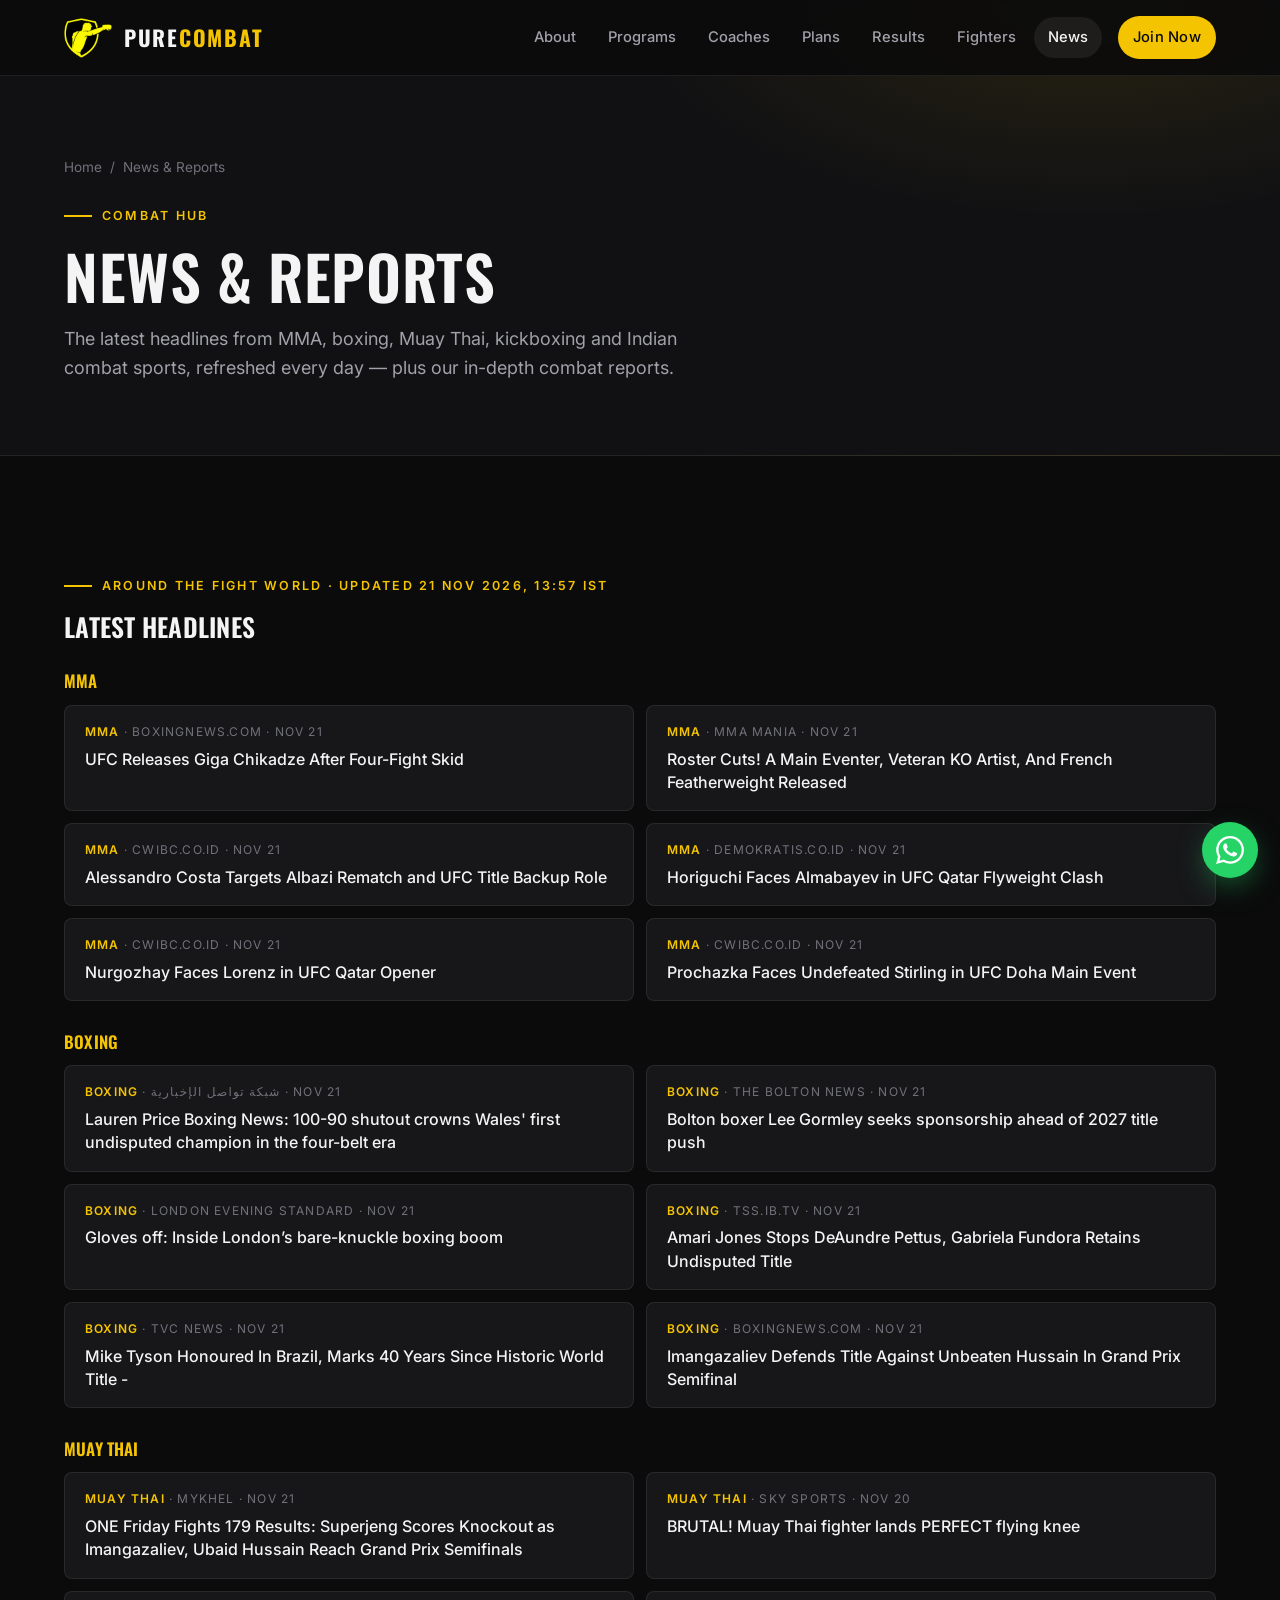
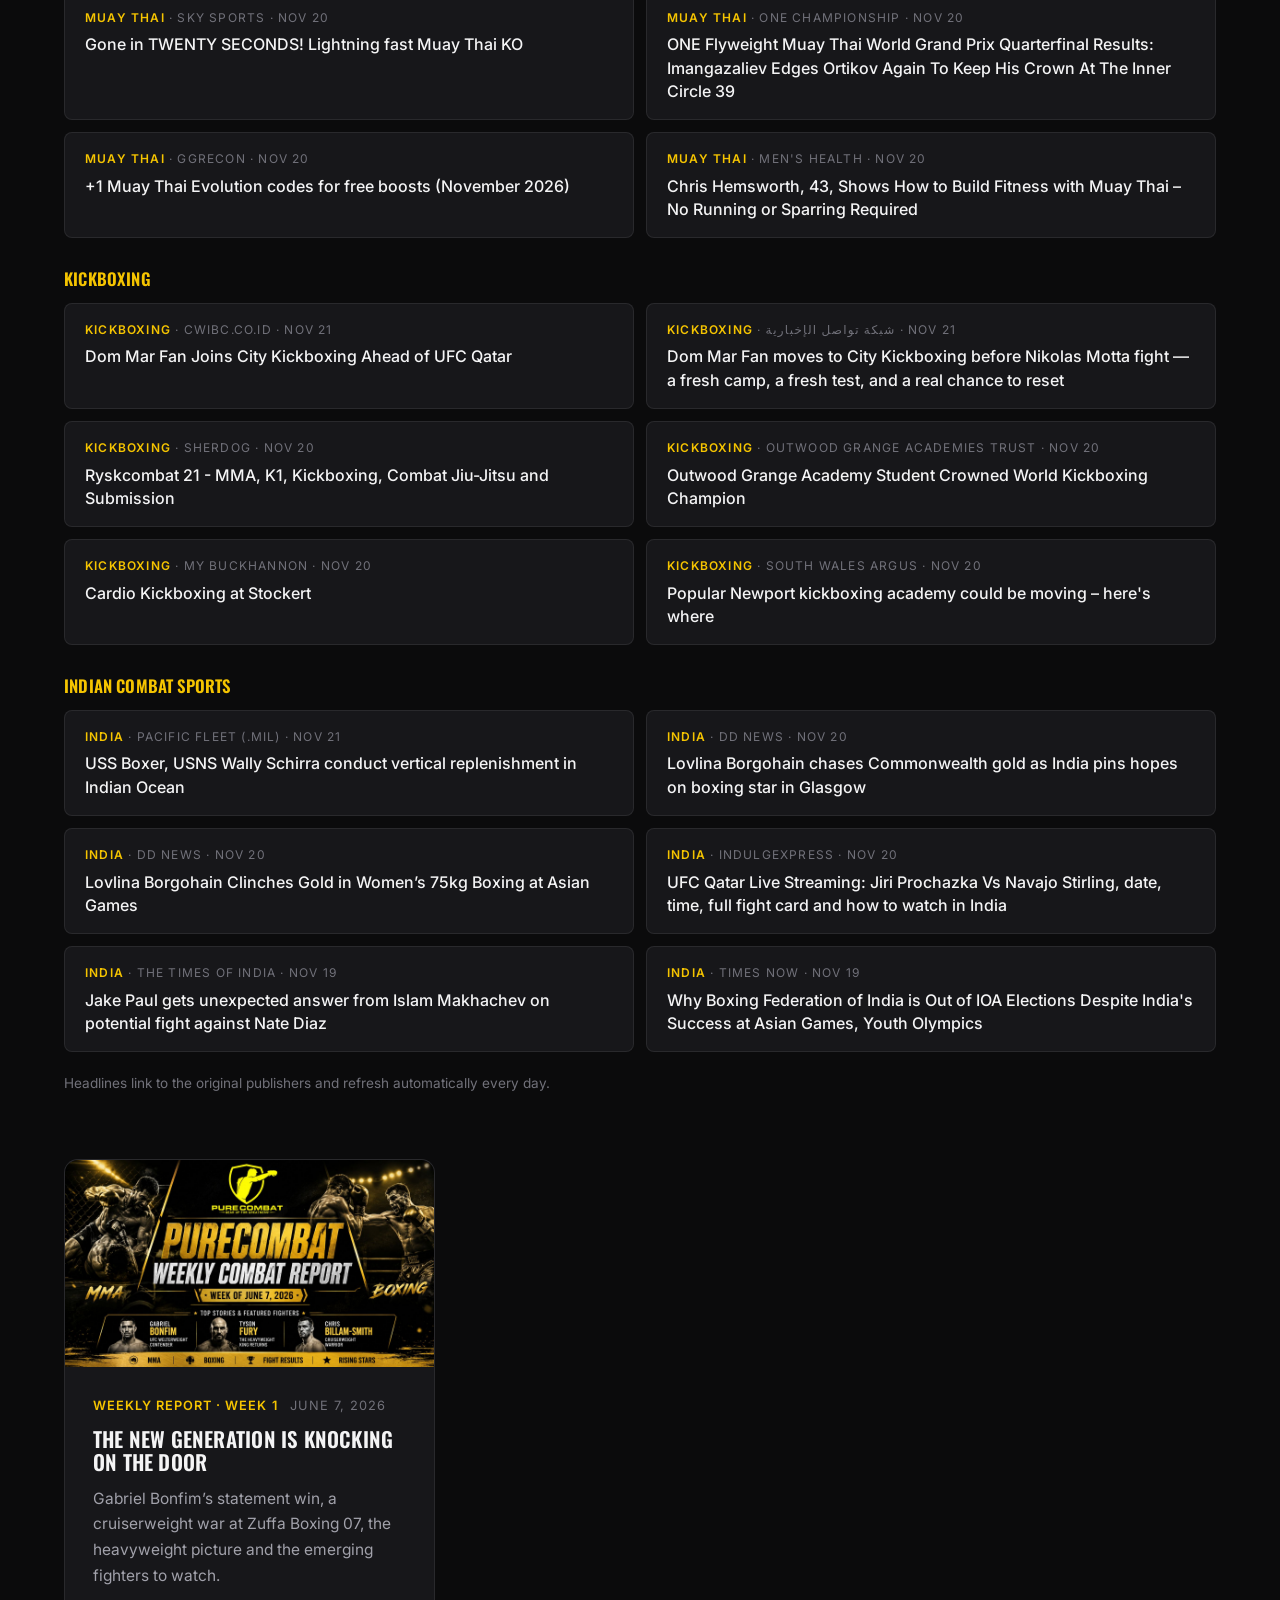
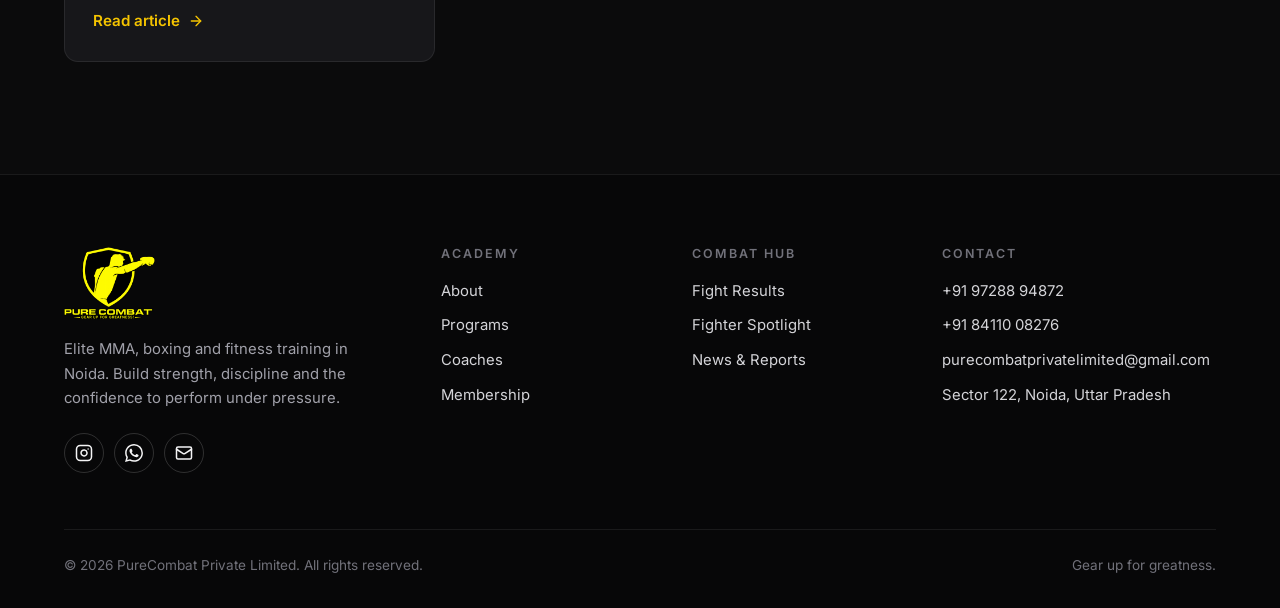
==== blogs.html @ 7720f8f0 "Combat Hub update 2026-11-21" ====
<!DOCTYPE html>
<html lang="en" class="no-js">
<head>
<meta charset="UTF-8">
<meta name="viewport" content="width=device-width, initial-scale=1.0">
<title>News & Reports | PURECOMBAT</title>
<meta name="description" content="Weekly combat sports reports, analysis and news from the PURECOMBAT team.">
<link rel="canonical" href="https://www.purecombat.in/blogs.html">
<meta name="theme-color" content="#0b0b0c">

<meta property="og:type" content="website">
<meta property="og:site_name" content="PURECOMBAT">
<meta property="og:title" content="News & Reports | PURECOMBAT">
<meta property="og:description" content="Weekly combat sports reports, analysis and news from the PURECOMBAT team.">
<meta property="og:url" content="https://www.purecombat.in/blogs.html">
<meta property="og:image" content="https://www.purecombat.in/images/week-1-banner.jpg">
<meta name="twitter:card" content="summary_large_image">

<link rel="icon" type="image/png" href="images/favicon.png">
<link rel="apple-touch-icon" href="images/apple-touch-icon.png">

<link rel="preconnect" href="https://fonts.googleapis.com">
<link rel="preconnect" href="https://fonts.gstatic.com" crossorigin>
<link href="https://fonts.googleapis.com/css2?family=Inter:wght@400;500;600;700&family=Oswald:wght@500;600;700&display=swap" rel="stylesheet">
<link rel="stylesheet" href="css/style.css">
</head>
<body id="top">
<a class="skip-link" href="#main">Skip to content</a>

<header class="site-header always-solid">
  <div class="container nav">
    <a href="index.html" class="brand" aria-label="PURECOMBAT home">
      <img src="images/logo-mark.png" alt="" width="48" height="40">
      <span class="brand-name">Pure<span>Combat</span></span>
    </a>
    <button class="nav-toggle" aria-label="Open menu" aria-expanded="false" aria-controls="primary-nav"><span></span></button>
    <nav class="nav-links" id="primary-nav" aria-label="Primary">
      <a href="index.html#about">About</a>
      <a href="index.html#programs">Programs</a>
      <a href="index.html#coaches">Coaches</a>
      <a href="index.html#plans">Plans</a>
      <a href="results.html">Results</a>
      <a href="fighters.html">Fighters</a>
      <a href="blogs.html" class="active" aria-current="page">News</a>
      <a href="index.html#contact" class="btn btn-primary btn-sm nav-cta">Join Now</a>
    </nav>
  </div>
</header>

<main id="main">
  <section class="page-hero">
    <div class="container">
      <nav class="breadcrumb" aria-label="Breadcrumb"><a href="index.html">Home</a><span>/</span><span>News &amp; Reports</span></nav>
      <span class="eyebrow">Combat Hub</span>
      <h1>News &amp; Reports</h1>
      <p class="lead">The latest headlines from MMA, boxing, Muay Thai, kickboxing and Indian combat sports, refreshed every day — plus our in-depth combat reports.</p>
    </div>
  </section>
  <section class="section">
    <div class="container">
      <!-- HUB:HEADLINES:START -->
      <div class="headlines reveal">
        <span class="eyebrow">Around the fight world · Updated 21 Nov 2026, 13:57 IST</span>
        <h2>Latest headlines</h2>
        <h3>MMA</h3>
        <ul class="headline-list">
          <li><a href="https://news.google.com/rss/articles/CBMid0FVX3lxTFAxczRaRm9vWDYzQ3FmdzItT2ZsdmtOUGpSeVJyR2RTYTBwT0ZpOUZnUHN0N1R5X1dwRm50WVpXUTJPWjhHd2xtSWRMd3RhcjJNYUdlTWhTX2VuNnhaN2tjLVE1eU1aZkFNUzNIWXJSMVAtdEpVdlJv?oc=5" target="_blank" rel="noopener nofollow"><small><b>MMA</b> · boxingnews.com · Nov 21</small><span>UFC Releases Giga Chikadze After Four-Fight Skid</span></a></li>
          <li><a href="https://news.google.com/rss/articles/[base64]?oc=5" target="_blank" rel="noopener nofollow"><small><b>MMA</b> · MMA Mania · Nov 21</small><span>Roster Cuts! A Main Eventer, Veteran KO Artist, And French Featherweight Released</span></a></li>
          <li><a href="https://news.google.com/rss/articles/CBMibkFVX3lxTE9RQnBZTmEtZGxpV05qOGdCUHdCMVdBLVdEdG5CUjFERDdtMmtjMUVWLXdMVzRxdkF6WmRBOUJiYnE0R0wtbFl5d1dRUVA4elhPZ1pBSVZTbkVEUkpnRFJHMU9ndjRZSXdFSFpfVTBR?oc=5" target="_blank" rel="noopener nofollow"><small><b>MMA</b> · cwibc.co.id · Nov 21</small><span>Alessandro Costa Targets Albazi Rematch and UFC Title Backup Role</span></a></li>
          <li><a href="https://news.google.com/rss/articles/CBMiaEFVX3lxTE1heDNNUXZRNVROTUlmLVA4bXdmQW1oTUx5UVVzZXNzVGZOQlFRNXBTSUhJdDJoZmhhMlNCVXhWd1dVVmdKeldxbTZReF9weG9iZHlQQzRNWktoUGV3aTI3aWpwdXNWY1Bn?oc=5" target="_blank" rel="noopener nofollow"><small><b>MMA</b> · Demokratis.co.id · Nov 21</small><span>Horiguchi Faces Almabayev in UFC Qatar Flyweight Clash</span></a></li>
          <li><a href="https://news.google.com/rss/articles/CBMiZkFVX3lxTE5PaXJIWU43VzJ5WmtSMWdhWmNPX19vajVZNmJ1T0phSlZHMHFDUGNqUjRLZF81YkdhSnZpenM4VWpEMG9MS3JsdVNfMU9Xb0FEN3l1ZzdQalFoR1pTN1Y1aUlmUnhfdw?oc=5" target="_blank" rel="noopener nofollow"><small><b>MMA</b> · cwibc.co.id · Nov 21</small><span>Nurgozhay Faces Lorenz in UFC Qatar Opener</span></a></li>
          <li><a href="https://news.google.com/rss/articles/CBMiYkFVX3lxTFBEc25Dc2JKWlVOLUY0OVRJb2ZZTXVWajZLenpwV0d3TXU1bDFRZGkyTlRjWFk0TGIxdG1aaVZqblc0aldSOTBHeTlYVWtJRUl1TmRYektzc01FR25Kekpwbm13?oc=5" target="_blank" rel="noopener nofollow"><small><b>MMA</b> · cwibc.co.id · Nov 21</small><span>Prochazka Faces Undefeated Stirling in UFC Doha Main Event</span></a></li>
        </ul>
        <h3>Boxing</h3>
        <ul class="headline-list">
          <li><a href="https://news.google.com/rss/articles/CBMiU0FVX3lxTE5BdmRUSUY2OGdscWlTemRaaHBlTVZtczJRNWVVSHJuVTBVNm5QSjVLbXBOTEUwbkMwVXh5cWs4ZGhUMUJCbTNaN01rNTFUdlZ3a3NB?oc=5" target="_blank" rel="noopener nofollow"><small><b>Boxing</b> · شبكة تواصل الإخبارية · Nov 21</small><span>Lauren Price Boxing News: 100-90 shutout crowns Wales&#x27; first undisputed champion in the four-belt era</span></a></li>
          <li><a href="https://news.google.com/rss/articles/[base64]?oc=5" target="_blank" rel="noopener nofollow"><small><b>Boxing</b> · The Bolton News · Nov 21</small><span>Bolton boxer Lee Gormley seeks sponsorship ahead of 2027 title push</span></a></li>
          <li><a href="https://news.google.com/rss/articles/CBMijAFBVV95cUxQTHludnNVZDB5bjdtZVh2TDFnTGxsSWxaN2xiM1V0OWtJdlFEa2hOZkNVSG1OdWxTLXhiNHFzaWRhU1dMRE43Yml2RFR0RkIteGNpbl9VRzRiTVBuNUdKZkFXYVVMRXhQS2g0U2tBZ2hHWkRHRm9yT1UtWjVnVmhjTVhPUFdYMWh6R1JrZg?oc=5" target="_blank" rel="noopener nofollow"><small><b>Boxing</b> · London Evening Standard · Nov 21</small><span>Gloves off: Inside London’s bare-knuckle boxing boom</span></a></li>
          <li><a href="https://news.google.com/rss/articles/[base64]?oc=5" target="_blank" rel="noopener nofollow"><small><b>Boxing</b> · TSS.IB.TV · Nov 21</small><span>Amari Jones Stops DeAundre Pettus, Gabriela Fundora Retains Undisputed Title</span></a></li>
          <li><a href="https://news.google.com/rss/articles/[base64]?oc=5" target="_blank" rel="noopener nofollow"><small><b>Boxing</b> · TVC News · Nov 21</small><span>Mike Tyson Honoured In Brazil, Marks 40 Years Since Historic World Title -</span></a></li>
          <li><a href="https://news.google.com/rss/articles/CBMiiwFBVV95cUxOV21obTJrMDl0czRSV0tWMEpWSlpjbHdFcV9vak5oQkdPZ0NZOW1LRGpMa1dEczRCNU4zY19HeC0tTUo0M3dqQ0hGcFRKLU1DZW1najJjXzlGQmROd0szQ2ZzUTFfVnJGWC1HcHNObUZDUDIzYkpaR3JpRS0xV0F3ZlpIZnh4X1JsR3Fn?oc=5" target="_blank" rel="noopener nofollow"><small><b>Boxing</b> · boxingnews.com · Nov 21</small><span>Imangazaliev Defends Title Against Unbeaten Hussain In Grand Prix Semifinal</span></a></li>
        </ul>
        <h3>Muay Thai</h3>
        <ul class="headline-list">
          <li><a href="https://news.google.com/rss/articles/[base64]?oc=5" target="_blank" rel="noopener nofollow"><small><b>Muay Thai</b> · myKhel · Nov 21</small><span>ONE Friday Fights 179 Results: Superjeng Scores Knockout as Imangazaliev, Ubaid Hussain Reach Grand Prix Semifinals</span></a></li>
          <li><a href="https://news.google.com/rss/articles/[base64]?oc=5" target="_blank" rel="noopener nofollow"><small><b>Muay Thai</b> · Sky Sports · Nov 20</small><span>BRUTAL! Muay Thai fighter lands PERFECT flying knee</span></a></li>
          <li><a href="https://news.google.com/rss/articles/[base64]?oc=5" target="_blank" rel="noopener nofollow"><small><b>Muay Thai</b> · Sky Sports · Nov 20</small><span>Gone in TWENTY SECONDS! Lightning fast Muay Thai KO</span></a></li>
          <li><a href="https://news.google.com/rss/articles/[base64]?oc=5" target="_blank" rel="noopener nofollow"><small><b>Muay Thai</b> · ONE Championship · Nov 20</small><span>ONE Flyweight Muay Thai World Grand Prix Quarterfinal Results: Imangazaliev Edges Ortikov Again To Keep His Crown At The Inner Circle 39</span></a></li>
          <li><a href="https://news.google.com/rss/articles/[base64]?oc=5" target="_blank" rel="noopener nofollow"><small><b>Muay Thai</b> · GGRecon · Nov 20</small><span>+1 Muay Thai Evolution codes for free boosts (November 2026)</span></a></li>
          <li><a href="https://news.google.com/rss/articles/[base64]?oc=5" target="_blank" rel="noopener nofollow"><small><b>Muay Thai</b> · Men&#x27;s Health · Nov 20</small><span>Chris Hemsworth, 43, Shows How to Build Fitness with Muay Thai – No Running or Sparring Required</span></a></li>
        </ul>
        <h3>Kickboxing</h3>
        <ul class="headline-list">
          <li><a href="https://news.google.com/rss/articles/CBMiZ0FVX3lxTE1HUnc5TmthRl9TY3F0T1NXZmpMY2t0WTJIeXMxX3lReGVfeWZyZkFTUjktSTByVVJORmZrWkNmM2tyVXBaTG5aRDJvYzROYnZkNDJfSkRsa3hGanhReVBSN3dVY0Qtak0?oc=5" target="_blank" rel="noopener nofollow"><small><b>Kickboxing</b> · cwibc.co.id · Nov 21</small><span>Dom Mar Fan Joins City Kickboxing Ahead of UFC Qatar</span></a></li>
          <li><a href="https://news.google.com/rss/articles/CBMiU0FVX3lxTE9wY1RtNlI5QmZab3pjREJxdzEwb2VLOGtLSmZ6M2ZHU25NX2tHYVdUb0lVSHgtdm1JZ2FoOFZiek5mSU9CSXdSQ3pQRmNDUUFXYVZB?oc=5" target="_blank" rel="noopener nofollow"><small><b>Kickboxing</b> · شبكة تواصل الإخبارية · Nov 21</small><span>Dom Mar Fan moves to City Kickboxing before Nikolas Motta fight — a fresh camp, a fresh test, and a real chance to reset</span></a></li>
          <li><a href="https://news.google.com/rss/articles/[base64]?oc=5" target="_blank" rel="noopener nofollow"><small><b>Kickboxing</b> · Sherdog · Nov 20</small><span>Ryskcombat 21 - MMA, K1, Kickboxing, Combat Jiu-Jitsu and Submission</span></a></li>
          <li><a href="https://news.google.com/rss/articles/[base64]?oc=5" target="_blank" rel="noopener nofollow"><small><b>Kickboxing</b> · Outwood Grange Academies Trust · Nov 20</small><span>Outwood Grange Academy Student Crowned World Kickboxing Champion</span></a></li>
          <li><a href="https://news.google.com/rss/articles/CBMieEFVX3lxTE8tZnJSc3NUR2NiZW5taEtuWTZJdVF5MmVaRGpJS240eVlXZlotNzI5eUNyZ2NDMFpFbUFBQjBUMnlKTHJ4MExnTE1WZWRoczlXU0RkWEF5dGo2WHN0WGdsc3lvU3N5RE1JME54MXBLenNnVGQtb2lZMw?oc=5" target="_blank" rel="noopener nofollow"><small><b>Kickboxing</b> · My Buckhannon · Nov 20</small><span>Cardio Kickboxing at Stockert</span></a></li>
          <li><a href="https://news.google.com/rss/articles/[base64]?oc=5" target="_blank" rel="noopener nofollow"><small><b>Kickboxing</b> · South Wales Argus · Nov 20</small><span>Popular Newport kickboxing academy could be moving – here&#x27;s where</span></a></li>
        </ul>
        <h3>Indian combat sports</h3>
        <ul class="headline-list">
          <li><a href="https://news.google.com/rss/articles/CBMiakFVX3lxTE16NWlxbHhseVJfX2hiQ3BFclJndlVjR0YtU011N3JOeFVVSEx2bHJfcmxnVElHaUlzZFYtakxTVUgxNWdmU1RDckstQTdrVEwwS3lPMXA0aG80WEJBLWdRUkxVOElQZWdaNkE?oc=5" target="_blank" rel="noopener nofollow"><small><b>India</b> · Pacific Fleet (.mil) · Nov 21</small><span>USS Boxer, USNS Wally Schirra conduct vertical replenishment in Indian Ocean</span></a></li>
          <li><a href="https://news.google.com/rss/articles/[base64]?oc=5" target="_blank" rel="noopener nofollow"><small><b>India</b> · DD News · Nov 20</small><span>Lovlina Borgohain chases Commonwealth gold as India pins hopes on boxing star in Glasgow</span></a></li>
          <li><a href="https://news.google.com/rss/articles/[base64]?oc=5" target="_blank" rel="noopener nofollow"><small><b>India</b> · DD News · Nov 20</small><span>Lovlina Borgohain Clinches Gold in Women’s 75kg Boxing at Asian Games</span></a></li>
          <li><a href="https://news.google.com/rss/articles/[base64]?oc=5" target="_blank" rel="noopener nofollow"><small><b>India</b> · IndulgExpress · Nov 20</small><span>UFC Qatar Live Streaming: Jiri Prochazka Vs Navajo Stirling, date, time, full fight card and how to watch in India</span></a></li>
          <li><a href="https://news.google.com/rss/articles/[base64]?oc=5" target="_blank" rel="noopener nofollow"><small><b>India</b> · The Times of India · Nov 19</small><span>Jake Paul gets unexpected answer from Islam Makhachev on potential fight against Nate Diaz</span></a></li>
          <li><a href="https://news.google.com/rss/articles/[base64]?oc=5" target="_blank" rel="noopener nofollow"><small><b>India</b> · Times Now · Nov 19</small><span>Why Boxing Federation of India is Out of IOA Elections Despite India&#x27;s Success at Asian Games, Youth Olympics</span></a></li>
        </ul>
        <p class="headlines-note">Headlines link to the original publishers and refresh automatically every day.</p>
      </div>
      <!-- HUB:HEADLINES:END -->
      <div class="grid-3">
        <!-- HUB:REPORTS:START -->
        <article class="card post-card reveal">
          <a href="blog/week-1.html" class="post-img"><img src="images/week-1-banner.jpg" alt="PURECOMBAT Weekly Combat Report banner" loading="lazy"></a>
          <div class="post-body">
            <div class="post-meta"><span class="tag">Weekly Report · Week 1</span><span>June 7, 2026</span></div>
            <h3><a href="blog/week-1.html">The New Generation Is Knocking on the Door</a></h3>
            <p>Gabriel Bonfim’s statement win, a cruiserweight war at Zuffa Boxing 07, the heavyweight picture and the emerging fighters to watch.</p>
            <a href="blog/week-1.html" class="link-arrow">Read article <svg viewBox="0 0 24 24" fill="none" stroke="currentColor" stroke-width="2" stroke-linecap="round" stroke-linejoin="round" aria-hidden="true"><path d="M5 12h14"/><path d="m12 5 7 7-7 7"/></svg></a>
          </div>
        </article>
        <!-- HUB:REPORTS:END -->
      </div>
    </div>
  </section>
</main>

<footer class="site-footer">
  <div class="container">
    <div class="footer-grid">
      <div class="footer-brand">
        <img src="images/logo.png" alt="PURECOMBAT — Gear up for greatness" width="110" height="87" loading="lazy">
        <p>Elite MMA, boxing and fitness training in Noida. Build strength, discipline and the confidence to perform under pressure.</p>
        <div class="socials">
          <a href="https://instagram.com/purecombatofficial" target="_blank" rel="noopener" aria-label="Instagram"><svg viewBox="0 0 24 24" fill="none" stroke="currentColor" stroke-width="2" stroke-linecap="round" stroke-linejoin="round" aria-hidden="true"><rect width="20" height="20" x="2" y="2" rx="5" ry="5"/><path d="M16 11.37A4 4 0 1 1 12.63 8 4 4 0 0 1 16 11.37z"/><line x1="17.5" x2="17.51" y1="6.5" y2="6.5"/></svg></a>
          <a href="https://wa.me/919728894872" target="_blank" rel="noopener" aria-label="WhatsApp"><svg viewBox="0 0 24 24" fill="currentColor" aria-hidden="true"><path d="M17.472 14.382c-.297-.149-1.758-.867-2.03-.967-.273-.099-.471-.148-.67.15-.197.297-.767.966-.94 1.164-.173.199-.347.223-.644.075-.297-.15-1.255-.463-2.39-1.475-.883-.788-1.48-1.761-1.653-2.059-.173-.297-.018-.458.13-.606.134-.133.298-.347.446-.52.149-.174.198-.298.298-.497.099-.198.05-.371-.025-.52-.075-.149-.669-1.612-.916-2.207-.242-.579-.487-.5-.669-.51-.173-.008-.371-.01-.57-.01-.198 0-.52.074-.792.372-.272.297-1.04 1.016-1.04 2.479 0 1.462 1.065 2.875 1.213 3.074.149.198 2.096 3.2 5.077 4.487.709.306 1.262.489 1.694.625.712.227 1.36.195 1.871.118.571-.085 1.758-.719 2.006-1.413.248-.694.248-1.289.173-1.413-.074-.124-.272-.198-.57-.347m-5.421 7.403h-.004a9.87 9.87 0 01-5.031-1.378l-.361-.214-3.741.982.998-3.648-.235-.374a9.86 9.86 0 01-1.51-5.26c.001-5.45 4.436-9.884 9.888-9.884 2.64 0 5.122 1.03 6.988 2.898a9.825 9.825 0 012.893 6.994c-.003 5.45-4.437 9.884-9.885 9.884m8.413-18.297A11.815 11.815 0 0012.05 0C5.495 0 .16 5.335.157 11.892c0 2.096.547 4.142 1.588 5.945L.057 24l6.305-1.654a11.882 11.882 0 005.683 1.448h.005c6.554 0 11.89-5.335 11.893-11.893a11.821 11.821 0 00-3.48-8.413Z"/></svg></a>
          <a href="mailto:purecombatprivatelimited@gmail.com" aria-label="Email"><svg viewBox="0 0 24 24" fill="none" stroke="currentColor" stroke-width="2" stroke-linecap="round" stroke-linejoin="round" aria-hidden="true"><rect width="20" height="16" x="2" y="4" rx="2"/><path d="m22 7-8.97 5.7a1.94 1.94 0 0 1-2.06 0L2 7"/></svg></a>
        </div>
      </div>
      <div>
        <h4>Academy</h4>
        <ul class="footer-links">
          <li><a href="index.html#about">About</a></li>
          <li><a href="index.html#programs">Programs</a></li>
          <li><a href="index.html#coaches">Coaches</a></li>
          <li><a href="index.html#plans">Membership</a></li>
        </ul>
      </div>
      <div>
        <h4>Combat Hub</h4>
        <ul class="footer-links">
          <li><a href="results.html">Fight Results</a></li>
          <li><a href="fighters.html">Fighter Spotlight</a></li>
          <li><a href="blogs.html">News &amp; Reports</a></li>
        </ul>
      </div>
      <div>
        <h4>Contact</h4>
        <ul class="footer-links">
          <li><a href="tel:+919728894872">+91 97288 94872</a></li>
          <li><a href="tel:+918411008276">+91 84110 08276</a></li>
          <li><a href="mailto:purecombatprivatelimited@gmail.com">purecombatprivatelimited@gmail.com</a></li>
          <li>Sector 122, Noida, Uttar Pradesh</li>
        </ul>
      </div>
    </div>
    <div class="footer-bottom">
      <span>&copy; <span id="year">2026</span> PureCombat Private Limited. All rights reserved.</span>
      <span>Gear up for greatness.</span>
    </div>
  </div>
</footer>

<a class="wa-float" href="https://wa.me/919728894872" target="_blank" rel="noopener" aria-label="Chat with us on WhatsApp"><svg viewBox="0 0 24 24" fill="currentColor" aria-hidden="true"><path d="M17.472 14.382c-.297-.149-1.758-.867-2.03-.967-.273-.099-.471-.148-.67.15-.197.297-.767.966-.94 1.164-.173.199-.347.223-.644.075-.297-.15-1.255-.463-2.39-1.475-.883-.788-1.48-1.761-1.653-2.059-.173-.297-.018-.458.13-.606.134-.133.298-.347.446-.52.149-.174.198-.298.298-.497.099-.198.05-.371-.025-.52-.075-.149-.669-1.612-.916-2.207-.242-.579-.487-.5-.669-.51-.173-.008-.371-.01-.57-.01-.198 0-.52.074-.792.372-.272.297-1.04 1.016-1.04 2.479 0 1.462 1.065 2.875 1.213 3.074.149.198 2.096 3.2 5.077 4.487.709.306 1.262.489 1.694.625.712.227 1.36.195 1.871.118.571-.085 1.758-.719 2.006-1.413.248-.694.248-1.289.173-1.413-.074-.124-.272-.198-.57-.347m-5.421 7.403h-.004a9.87 9.87 0 01-5.031-1.378l-.361-.214-3.741.982.998-3.648-.235-.374a9.86 9.86 0 01-1.51-5.26c.001-5.45 4.436-9.884 9.888-9.884 2.64 0 5.122 1.03 6.988 2.898a9.825 9.825 0 012.893 6.994c-.003 5.45-4.437 9.884-9.885 9.884m8.413-18.297A11.815 11.815 0 0012.05 0C5.495 0 .16 5.335.157 11.892c0 2.096.547 4.142 1.588 5.945L.057 24l6.305-1.654a11.882 11.882 0 005.683 1.448h.005c6.554 0 11.89-5.335 11.893-11.893a11.821 11.821 0 00-3.48-8.413Z"/></svg></a>

<script src="js/main.js" defer></script>
</body>
</html>
---- css/style.css ----
/* =========================================================
   PURECOMBAT — Shared stylesheet
   ========================================================= */

:root {
  --bg: #0b0b0c;
  --bg-alt: #111113;
  --surface: #17171a;
  --surface-2: #1e1e22;
  --border: rgba(255, 255, 255, 0.08);
  --border-strong: rgba(255, 255, 255, 0.16);
  --text: #f4f4f5;
  --muted: #a1a1aa;
  --subtle: #71717a;
  --accent: #f5c400;
  --accent-hover: #ffd633;
  --accent-ink: #0b0b0c;
  --danger: #e5484d;

  --font-display: "Oswald", "Arial Narrow", sans-serif;
  --font-body: "Inter", system-ui, -apple-system, "Segoe UI", Roboto, sans-serif;

  --radius: 14px;
  --radius-sm: 8px;
  --container: 1200px;
  --header-h: 76px;
  --shadow: 0 20px 50px -20px rgba(0, 0, 0, 0.6);
  --ease: cubic-bezier(0.2, 0.7, 0.2, 1);
}

*, *::before, *::after { box-sizing: border-box; margin: 0; padding: 0; }

html { scroll-behavior: smooth; scroll-padding-top: var(--header-h); }

body {
  font-family: var(--font-body);
  background: var(--bg);
  color: var(--text);
  line-height: 1.65;
  font-size: 16px;
  -webkit-font-smoothing: antialiased;
  text-rendering: optimizeLegibility;
}

img { max-width: 100%; display: block; }
a { color: inherit; text-decoration: none; }
button, input, textarea, select { font: inherit; color: inherit; }
ul { list-style: none; }

:focus-visible { outline: 2px solid var(--accent); outline-offset: 3px; border-radius: 4px; }

.skip-link {
  position: absolute; left: 16px; top: -48px; z-index: 1000;
  background: var(--accent); color: var(--accent-ink);
  padding: 10px 16px; border-radius: var(--radius-sm); font-weight: 600;
}
.skip-link:focus { top: 16px; }

.container { width: 100%; max-width: var(--container); margin: 0 auto; padding: 0 24px; }

/* ---------- Typography ---------- */
h1, h2, h3, h4 {
  font-family: var(--font-display);
  font-weight: 600;
  line-height: 1.1;
  letter-spacing: 0.01em;
  text-transform: uppercase;
}
h1 { font-size: clamp(2.6rem, 6.5vw, 5rem); }
h2 { font-size: clamp(2rem, 4vw, 3rem); }
h3 { font-size: 1.35rem; }

.eyebrow {
  display: inline-flex; align-items: center; gap: 10px;
  font-size: 0.78rem; font-weight: 600; letter-spacing: 0.18em;
  text-transform: uppercase; color: var(--accent);
  margin-bottom: 16px;
}
.eyebrow::before { content: ""; width: 28px; height: 2px; background: var(--accent); }

.lead { font-size: 1.125rem; color: var(--muted); max-width: 640px; }
.text-accent { color: var(--accent); }

/* ---------- Buttons ---------- */
.btn {
  display: inline-flex; align-items: center; justify-content: center; gap: 10px;
  padding: 14px 26px; border-radius: 999px;
  font-weight: 600; font-size: 0.95rem; letter-spacing: 0.02em;
  border: 1px solid transparent; cursor: pointer;
  transition: background 0.2s var(--ease), color 0.2s var(--ease), border-color 0.2s var(--ease), transform 0.2s var(--ease);
  white-space: nowrap;
}
.btn svg { width: 18px; height: 18px; flex-shrink: 0; }
.btn-primary { background: var(--accent); color: var(--accent-ink); }
.btn-primary:hover { background: var(--accent-hover); transform: translateY(-1px); }
.btn-outline { border-color: var(--border-strong); color: var(--text); background: rgba(255,255,255,0.02); }
.btn-outline:hover { border-color: var(--text); background: rgba(255,255,255,0.06); }
.btn-sm { padding: 10px 18px; font-size: 0.875rem; }
.btn-block { width: 100%; }

.link-arrow {
  display: inline-flex; align-items: center; gap: 8px;
  color: var(--accent); font-weight: 600; font-size: 0.95rem;
}
.link-arrow svg { width: 16px; height: 16px; transition: transform 0.2s var(--ease); }
.link-arrow:hover svg { transform: translateX(4px); }

/* ---------- Header / Navigation ---------- */
.site-header {
  position: fixed; inset: 0 0 auto 0; z-index: 100;
  height: var(--header-h);
  transition: background 0.3s var(--ease), border-color 0.3s var(--ease);
  border-bottom: 1px solid transparent;
}
.site-header.is-solid,
.site-header.always-solid {
  background: rgba(11, 11, 12, 0.88);
  backdrop-filter: saturate(140%) blur(14px);
  -webkit-backdrop-filter: saturate(140%) blur(14px);
  border-bottom-color: var(--border);
}
.nav { height: 100%; display: flex; align-items: center; justify-content: space-between; gap: 24px; }

.brand { display: flex; align-items: center; gap: 12px; }
.brand img { height: 40px; width: auto; }
.brand-name {
  font-family: var(--font-display); font-weight: 700; font-size: 1.35rem;
  letter-spacing: 0.08em; text-transform: uppercase;
}
.brand-name span { color: var(--accent); }

.nav-links { display: flex; align-items: center; gap: 4px; }
.nav-links a {
  padding: 8px 14px; border-radius: 999px;
  font-size: 0.92rem; font-weight: 500; color: var(--muted);
  transition: color 0.2s var(--ease), background 0.2s var(--ease);
}
.nav-links a:hover { color: var(--text); }
.nav-links a.active { color: var(--text); background: rgba(255,255,255,0.07); }
.nav-cta { margin-left: 12px; }

.nav-toggle {
  display: none; width: 44px; height: 44px; border-radius: 10px;
  background: transparent; border: 1px solid var(--border-strong); cursor: pointer;
  align-items: center; justify-content: center;
}
.nav-toggle span, .nav-toggle span::before, .nav-toggle span::after {
  display: block; width: 18px; height: 2px; background: var(--text); border-radius: 2px;
  position: relative; transition: transform 0.25s var(--ease), background 0.2s;
}
.nav-toggle span::before, .nav-toggle span::after { content: ""; position: absolute; left: 0; }
.nav-toggle span::before { top: -6px; }
.nav-toggle span::after { top: 6px; }
.nav-open .nav-toggle span { background: transparent; }
.nav-open .nav-toggle span::before { transform: translateY(6px) rotate(45deg); }
.nav-open .nav-toggle span::after { transform: translateY(-6px) rotate(-45deg); }

@media (max-width: 960px) {
  .nav-toggle { display: inline-flex; }
  .nav-links {
    position: fixed; top: var(--header-h); left: 0; right: 0;
    flex-direction: column; align-items: stretch; gap: 0;
    background: rgba(11, 11, 12, 0.98); border-bottom: 1px solid var(--border);
    padding: 12px 24px 24px;
    transform: translateY(-8px); opacity: 0; visibility: hidden;
    transition: opacity 0.2s var(--ease), transform 0.2s var(--ease), visibility 0.2s;
  }
  .nav-links a { padding: 14px 4px; border-radius: 0; border-bottom: 1px solid var(--border); font-size: 1rem; }
  .nav-links a.active { background: none; color: var(--accent); }
  .nav-cta { margin: 16px 0 0; }
  .nav-links .nav-cta { border-bottom: 0; padding: 14px; border-radius: 999px; }
  .nav-open .nav-links { opacity: 1; transform: none; visibility: visible; }
  .nav-open .site-header { background: rgba(11, 11, 12, 0.98); border-bottom-color: var(--border); }
}

/* ---------- Hero ---------- */
.hero {
  position: relative; min-height: 100vh; min-height: 100svh;
  display: flex; align-items: center;
  padding: calc(var(--header-h) + 48px) 0 120px;
  background: var(--bg);
  overflow: hidden;
  isolation: isolate;
}
.hero-media { position: absolute; inset: 0; z-index: -2; }
.hero-media img { width: 100%; height: 100%; object-fit: cover; object-position: center 30%; }
.hero::after {
  content: ""; position: absolute; inset: 0; z-index: -1;
  background:
    linear-gradient(90deg, rgba(11,11,12,0.95) 0%, rgba(11,11,12,0.75) 45%, rgba(11,11,12,0.35) 100%),
    linear-gradient(0deg, var(--bg) 0%, rgba(11,11,12,0) 35%);
}
.hero-content { max-width: 720px; }
.hero h1 { margin-bottom: 24px; }
.hero h1 em { font-style: normal; color: var(--accent); }
.hero .lead { margin-bottom: 36px; font-size: 1.2rem; }
.hero-actions { display: flex; flex-wrap: wrap; gap: 14px; }
.hero-meta {
  display: flex; flex-wrap: wrap; gap: 10px 28px; margin-top: 48px;
  color: var(--muted); font-size: 0.9rem;
}
.hero-meta span { display: inline-flex; align-items: center; gap: 8px; }
.hero-meta svg { width: 16px; height: 16px; color: var(--accent); }

/* ---------- Discipline strip ---------- */
.strip {
  border-top: 1px solid var(--border); border-bottom: 1px solid var(--border);
  background: var(--bg-alt);
}
.strip-inner {
  display: grid; grid-template-columns: repeat(4, 1fr);
}
.strip-item {
  padding: 28px 24px; text-align: center;
  font-family: var(--font-display); text-transform: uppercase;
  letter-spacing: 0.12em; font-size: 1rem; color: var(--muted);
  border-right: 1px solid var(--border);
}
.strip-item:last-child { border-right: 0; }
.strip-item strong { display: block; color: var(--text); font-size: 1.25rem; font-weight: 600; }
@media (max-width: 720px) {
  .strip-inner { grid-template-columns: repeat(2, 1fr); }
  .strip-item:nth-child(2) { border-right: 0; }
  .strip-item:nth-child(-n+2) { border-bottom: 1px solid var(--border); }
}

/* ---------- Sections ---------- */
.section { padding: 112px 0; }
.section-alt { background: var(--bg-alt); }
.section-head { max-width: 680px; margin-bottom: 56px; }
.section-head.center { text-align: center; margin-left: auto; margin-right: auto; }
.section-head.center .eyebrow::before { display: none; }
.section-head h2 { margin-bottom: 16px; }
.section-head-row {
  display: flex; align-items: flex-end; justify-content: space-between; gap: 24px;
  margin-bottom: 48px; flex-wrap: wrap;
}
.section-head-row .section-head { margin-bottom: 0; }

@media (max-width: 720px) { .section { padding: 80px 0; } }

/* ---------- About ---------- */
.about-grid { display: grid; grid-template-columns: 1.05fr 1fr; gap: 72px; align-items: center; }
.about-media { position: relative; }
.about-media img { border-radius: var(--radius); aspect-ratio: 4 / 5; object-fit: cover; width: 100%; }
.about-badge {
  position: absolute; right: -20px; bottom: 32px;
  background: var(--accent); color: var(--accent-ink);
  padding: 18px 22px; border-radius: var(--radius-sm);
  font-family: var(--font-display); text-transform: uppercase; letter-spacing: 0.06em;
  font-size: 1rem; font-weight: 600; line-height: 1.2; box-shadow: var(--shadow);
}
.about-copy p { color: var(--muted); margin-bottom: 18px; }
.about-copy h2 { margin-bottom: 24px; }
.checklist { display: grid; grid-template-columns: 1fr 1fr; gap: 14px 24px; margin: 28px 0 36px; }
.checklist li { display: flex; gap: 10px; align-items: flex-start; font-weight: 500; }
.checklist svg { width: 20px; height: 20px; color: var(--accent); flex-shrink: 0; margin-top: 2px; }

@media (max-width: 900px) {
  .about-grid { grid-template-columns: 1fr; gap: 48px; }
  .about-media { max-width: 520px; }
  .about-badge { right: 16px; }
}
@media (max-width: 520px) { .checklist { grid-template-columns: 1fr; } }

/* ---------- Programs ---------- */
.grid-3 { display: grid; grid-template-columns: repeat(3, 1fr); gap: 20px; }
@media (max-width: 960px) { .grid-3 { grid-template-columns: repeat(2, 1fr); } }
@media (max-width: 620px) { .grid-3 { grid-template-columns: 1fr; } }

.card {
  background: var(--surface); border: 1px solid var(--border);
  border-radius: var(--radius); padding: 32px;
  transition: border-color 0.25s var(--ease), transform 0.25s var(--ease), background 0.25s var(--ease);
}
.card:hover { border-color: rgba(245, 196, 0, 0.45); transform: translateY(-4px); background: var(--surface-2); }
.card h3 { margin-bottom: 10px; }
.card p { color: var(--muted); font-size: 0.97rem; }

.icon-box {
  width: 52px; height: 52px; border-radius: 12px;
  display: grid; place-items: center; margin-bottom: 24px;
  background: rgba(245, 196, 0, 0.1); color: var(--accent);
  border: 1px solid rgba(245, 196, 0, 0.2);
}
.icon-box svg { width: 26px; height: 26px; }

.card-num {
  font-family: var(--font-display); font-size: 0.85rem; letter-spacing: 0.15em;
  color: var(--subtle); margin-bottom: 18px; display: block;
}

/* ---------- Coaches ---------- */
.coach-card { padding: 0; overflow: hidden; }
.coach-card .coach-img { aspect-ratio: 4 / 3; overflow: hidden; }
.coach-card .coach-img img { width: 100%; height: 100%; object-fit: cover; filter: grayscale(0.35); transition: transform 0.5s var(--ease), filter 0.5s; }
.coach-card:hover .coach-img img { transform: scale(1.04); filter: grayscale(0); }
.coach-body { padding: 28px; }
.coach-role { font-size: 0.78rem; font-weight: 600; letter-spacing: 0.16em; text-transform: uppercase; color: var(--accent); margin-bottom: 8px; display: block; }

/* ---------- Plans ---------- */
.plans { display: grid; grid-template-columns: repeat(4, 1fr); gap: 20px; align-items: stretch; }
@media (max-width: 1040px) { .plans { grid-template-columns: repeat(2, 1fr); } }
@media (max-width: 560px) { .plans { grid-template-columns: 1fr; } }

.plan {
  position: relative; display: flex; flex-direction: column;
  background: var(--surface); border: 1px solid var(--border);
  border-radius: var(--radius); padding: 32px 28px;
}
.plan.featured { border-color: var(--accent); background: linear-gradient(180deg, rgba(245,196,0,0.08), var(--surface) 60%); }
.plan-tag {
  position: absolute; top: -12px; left: 28px;
  background: var(--accent); color: var(--accent-ink);
  font-size: 0.72rem; font-weight: 700; letter-spacing: 0.12em; text-transform: uppercase;
  padding: 5px 12px; border-radius: 999px;
}
.plan-name { font-family: var(--font-display); text-transform: uppercase; letter-spacing: 0.08em; color: var(--muted); font-size: 1rem; margin-bottom: 18px; }
.plan-price { font-family: var(--font-display); font-size: 2.6rem; font-weight: 600; line-height: 1; }
.plan-price small { font-family: var(--font-body); font-size: 0.9rem; color: var(--muted); font-weight: 400; }
.plan-per { color: var(--muted); font-size: 0.9rem; margin: 10px 0 4px; }
.plan-save { color: var(--accent); font-size: 0.85rem; font-weight: 600; min-height: 1.4em; }
.plan ul { margin: 24px 0 28px; display: grid; gap: 10px; flex: 1; }
.plan li { display: flex; gap: 10px; font-size: 0.93rem; color: #d4d4d8; }
.plan li svg { width: 18px; height: 18px; color: var(--accent); flex-shrink: 0; margin-top: 3px; }
.plans-note { text-align: center; margin-top: 36px; color: var(--muted); }
.plans-note a { color: var(--accent); font-weight: 600; }

/* ---------- Gallery ---------- */
.gallery { display: grid; grid-template-columns: 2fr 1fr 1fr; grid-template-rows: 260px 260px; gap: 16px; }
.gallery figure { overflow: hidden; border-radius: var(--radius); background: var(--surface); }
.gallery figure:first-child { grid-row: span 2; }
.gallery figure:nth-child(4) { grid-column: span 2; }
.gallery img { width: 100%; height: 100%; object-fit: cover; transition: transform 0.6s var(--ease); }
.gallery figure:hover img { transform: scale(1.05); }
@media (max-width: 820px) {
  .gallery { grid-template-columns: 1fr 1fr; grid-template-rows: auto; }
  .gallery figure { aspect-ratio: 1; }
  .gallery figure:first-child { grid-row: auto; grid-column: span 2; aspect-ratio: 16 / 10; }
  .gallery figure:nth-child(4) { grid-column: span 2; aspect-ratio: 16 / 9; }
}

/* ---------- CTA band ---------- */
.cta-band {
  position: relative; border-radius: calc(var(--radius) + 6px); overflow: hidden;
  padding: 72px 56px; isolation: isolate;
  display: flex; align-items: center; justify-content: space-between; gap: 32px; flex-wrap: wrap;
}
.cta-band > img { position: absolute; inset: 0; width: 100%; height: 100%; object-fit: cover; z-index: -2; }
.cta-band::after { content: ""; position: absolute; inset: 0; z-index: -1; background: linear-gradient(90deg, rgba(11,11,12,0.94), rgba(11,11,12,0.6)); }
.cta-band h2 { max-width: 620px; }
.cta-band p { color: var(--muted); margin-top: 12px; max-width: 560px; }
@media (max-width: 620px) { .cta-band { padding: 48px 28px; } }

/* ---------- Articles / News cards ---------- */
.post-card { padding: 0; overflow: hidden; display: flex; flex-direction: column; }
.post-card .post-img { aspect-ratio: 16 / 9; overflow: hidden; }
.post-card .post-img img { width: 100%; height: 100%; object-fit: cover; transition: transform 0.5s var(--ease); }
.post-card:hover .post-img img { transform: scale(1.04); }
.post-body { padding: 28px; display: flex; flex-direction: column; flex: 1; }
.post-meta { font-size: 0.8rem; color: var(--subtle); letter-spacing: 0.08em; text-transform: uppercase; margin-bottom: 12px; display: flex; gap: 12px; flex-wrap: wrap; }
.post-meta .tag { color: var(--accent); font-weight: 600; }
.post-body h3 { margin-bottom: 12px; font-size: 1.3rem; }
.post-body p { margin-bottom: 20px; flex: 1; }

.feature-card { display: flex; flex-direction: column; justify-content: space-between; }
.feature-card .icon-box { margin-bottom: 20px; }
.feature-card .link-arrow { margin-top: 24px; }

/* ---------- Contact ---------- */
.contact-grid { display: grid; grid-template-columns: 1fr 1.1fr; gap: 48px; align-items: start; }
@media (max-width: 900px) { .contact-grid { grid-template-columns: 1fr; } }

.contact-list { display: grid; gap: 14px; margin: 32px 0; }
.contact-item {
  display: flex; gap: 16px; align-items: center;
  padding: 18px 20px; background: var(--surface); border: 1px solid var(--border); border-radius: var(--radius-sm);
  transition: border-color 0.2s var(--ease);
}
a.contact-item:hover { border-color: rgba(245, 196, 0, 0.45); }
.contact-item .icon-box { width: 44px; height: 44px; margin: 0; border-radius: 10px; }
.contact-item .icon-box svg { width: 20px; height: 20px; }
.contact-item small { display: block; color: var(--subtle); font-size: 0.78rem; letter-spacing: 0.08em; text-transform: uppercase; }
.contact-item span { font-weight: 500; word-break: break-word; }

.map { border-radius: var(--radius); overflow: hidden; border: 1px solid var(--border); height: 260px; }
.map iframe { width: 100%; height: 100%; border: 0; filter: grayscale(0.6) invert(0.92) hue-rotate(180deg) contrast(0.9); }

.form-card { background: var(--surface); border: 1px solid var(--border); border-radius: var(--radius); padding: 40px; }
.form-card h3 { font-size: 1.6rem; margin-bottom: 8px; }
.form-card > p { color: var(--muted); margin-bottom: 28px; }
.form-row { display: grid; grid-template-columns: 1fr 1fr; gap: 16px; }
@media (max-width: 560px) { .form-row { grid-template-columns: 1fr; } .form-card { padding: 28px 22px; } }
.field { display: flex; flex-direction: column; gap: 8px; margin-bottom: 18px; }
.field label { font-size: 0.85rem; font-weight: 500; color: #d4d4d8; }
.field input, .field textarea, .field select {
  width: 100%; padding: 14px 16px;
  background: var(--bg); border: 1px solid var(--border-strong); border-radius: var(--radius-sm);
  transition: border-color 0.2s var(--ease), box-shadow 0.2s var(--ease);
}
.field select { appearance: none; background-image: url("data:image/svg+xml,%3Csvg xmlns='http://www.w3.org/2000/svg' viewBox='0 0 24 24' fill='none' stroke='%23a1a1aa' stroke-width='2'%3E%3Cpath d='m6 9 6 6 6-6'/%3E%3C/svg%3E"); background-repeat: no-repeat; background-position: right 14px center; background-size: 18px; padding-right: 44px; }
.field textarea { min-height: 110px; resize: vertical; }
.field input:focus, .field textarea:focus, .field select:focus { outline: none; border-color: var(--accent); box-shadow: 0 0 0 3px rgba(245, 196, 0, 0.15); }
.field input::placeholder, .field textarea::placeholder { color: var(--subtle); }
.form-note { font-size: 0.82rem; color: var(--subtle); margin-top: 14px; text-align: center; }

/* ---------- Footer ---------- */
.site-footer { background: #070708; border-top: 1px solid var(--border); padding: 72px 0 32px; }
.footer-grid { display: grid; grid-template-columns: 1.6fr 1fr 1fr 1.3fr; gap: 40px; }
@media (max-width: 900px) { .footer-grid { grid-template-columns: 1fr 1fr; } }
@media (max-width: 520px) { .footer-grid { grid-template-columns: 1fr; } }
.footer-brand img { height: 72px; width: auto; margin-bottom: 18px; }
.footer-brand p { color: var(--muted); font-size: 0.93rem; max-width: 320px; }
.site-footer h4 { font-family: var(--font-body); text-transform: uppercase; font-size: 0.78rem; letter-spacing: 0.16em; color: var(--subtle); font-weight: 600; margin-bottom: 18px; }
.footer-links { display: grid; gap: 10px; }
.footer-links a, .footer-links li { color: #d4d4d8; font-size: 0.93rem; }
.footer-links a:hover { color: var(--accent); }
.socials { display: flex; gap: 10px; margin-top: 22px; }
.socials a {
  width: 40px; height: 40px; border-radius: 50%; display: grid; place-items: center;
  border: 1px solid var(--border-strong); color: var(--text); transition: all 0.2s var(--ease);
}
.socials a:hover { background: var(--accent); border-color: var(--accent); color: var(--accent-ink); }
.socials svg { width: 18px; height: 18px; }
.footer-bottom {
  margin-top: 56px; padding-top: 24px; border-top: 1px solid var(--border);
  display: flex; justify-content: space-between; gap: 16px; flex-wrap: wrap;
  color: var(--subtle); font-size: 0.85rem;
}

/* ---------- Floating WhatsApp ---------- */
.wa-float {
  position: fixed; right: 22px; bottom: 22px; z-index: 90;
  width: 56px; height: 56px; border-radius: 50%;
  background: #25d366; color: #fff; display: grid; place-items: center;
  box-shadow: 0 10px 30px -6px rgba(37, 211, 102, 0.5);
  transition: transform 0.2s var(--ease);
}
.wa-float:hover { transform: scale(1.06); }
.wa-float svg { width: 28px; height: 28px; }

/* ---------- Inner pages ---------- */
.page-hero {
  padding: calc(var(--header-h) + 80px) 0 72px;
  background:
    radial-gradient(ellipse 60% 80% at 85% 0%, rgba(245,196,0,0.10), transparent 60%),
    var(--bg-alt);
  border-bottom: 1px solid var(--border);
}
.page-hero h1 { font-size: clamp(2.4rem, 5vw, 3.8rem); margin-bottom: 14px; }
.breadcrumb { display: flex; gap: 8px; font-size: 0.85rem; color: var(--subtle); margin-bottom: 20px; }
.breadcrumb a:hover { color: var(--accent); }

/* Results */
.result-list { display: grid; gap: 20px; }
.result {
  display: grid; grid-template-columns: 200px 1fr auto; gap: 32px; align-items: center;
  background: var(--surface); border: 1px solid var(--border); border-radius: var(--radius);
  padding: 28px 32px;
}
.result-event small { display: block; color: var(--subtle); font-size: 0.75rem; letter-spacing: 0.14em; text-transform: uppercase; margin-bottom: 6px; }
.result-event strong { font-family: var(--font-display); text-transform: uppercase; font-size: 1.25rem; font-weight: 600; letter-spacing: 0.03em; }
.result-fight { font-size: 1.05rem; }
.result-fight .winner { font-weight: 700; color: var(--text); }
.result-fight .vs { color: var(--subtle); margin: 0 8px; font-size: 0.85rem; }
.result-fight .loser { color: var(--muted); }
.result-division { color: var(--muted); font-size: 0.9rem; margin-top: 4px; }
.pill {
  display: inline-block; padding: 6px 14px; border-radius: 999px;
  background: rgba(245, 196, 0, 0.12); color: var(--accent);
  border: 1px solid rgba(245, 196, 0, 0.25);
  font-size: 0.8rem; font-weight: 600; letter-spacing: 0.04em; white-space: nowrap;
}
.pill-muted { background: rgba(255,255,255,0.05); border-color: var(--border-strong); color: var(--muted); }
@media (max-width: 760px) { .result { grid-template-columns: 1fr; gap: 14px; padding: 24px; } }

/* Fighters */
.fighter-grid { display: grid; grid-template-columns: repeat(2, 1fr); gap: 28px; }
@media (max-width: 820px) { .fighter-grid { grid-template-columns: 1fr; } }
.fighter { background: var(--surface); border: 1px solid var(--border); border-radius: var(--radius); overflow: hidden; }
.fighter-img { aspect-ratio: 16 / 10; overflow: hidden; position: relative; }
.fighter-img img { width: 100%; height: 100%; object-fit: cover; object-position: center 25%; }
.fighter-img .pill { position: absolute; top: 18px; left: 18px; background: rgba(11,11,12,0.8); backdrop-filter: blur(6px); }
.fighter-body { padding: 32px; }
.fighter-body h2 { font-size: 2rem; margin-bottom: 4px; }
.fighter-sub { color: var(--accent); font-weight: 600; font-size: 0.9rem; letter-spacing: 0.06em; text-transform: uppercase; margin-bottom: 16px; display: block; }
.fighter-body p { color: var(--muted); }
.fighter-stats { display: flex; gap: 10px; flex-wrap: wrap; margin-top: 22px; }

/* Article */
.article-hero { padding: calc(var(--header-h) + 56px) 0 0; }
.article-wrap { max-width: 760px; margin: 0 auto; padding: 0 24px; }
.article-header { text-align: left; margin-bottom: 40px; }
.article-header h1 { font-size: clamp(2.2rem, 5vw, 3.4rem); margin: 8px 0 18px; }
.article-byline { display: flex; align-items: center; gap: 14px; color: var(--muted); font-size: 0.92rem; flex-wrap: wrap; }
.article-byline img { width: 40px; height: 40px; object-fit: contain; }
.article-byline .dot { width: 4px; height: 4px; border-radius: 50%; background: var(--subtle); }
.article-cover { max-width: 1040px; margin: 0 auto 56px; padding: 0 24px; }
.article-cover img { border-radius: var(--radius); width: 100%; }
.prose { font-size: 1.1rem; line-height: 1.8; color: #d4d4d8; }
.prose > * + * { margin-top: 1.3em; }
.prose h2 { font-size: 1.9rem; color: var(--text); margin-top: 2.2em; }
.prose h3 { font-size: 1.3rem; color: var(--accent); margin-top: 1.8em; }
.prose strong { color: var(--text); }
.prose .intro { font-size: 1.25rem; color: var(--text); line-height: 1.7; }
.prose blockquote {
  border-left: 3px solid var(--accent); padding: 8px 0 8px 24px;
  font-family: var(--font-display); text-transform: uppercase; font-size: 1.5rem; line-height: 1.35; color: var(--text);
}
.watch-grid { display: grid; grid-template-columns: 1fr 1fr; gap: 16px; }
@media (max-width: 560px) { .watch-grid { grid-template-columns: 1fr; } }
.watch-box { background: var(--surface); border: 1px solid var(--border); border-radius: var(--radius-sm); padding: 22px 24px; }
.watch-box h3 { margin: 0 0 12px; font-size: 1.05rem; }
.watch-box ul { display: grid; gap: 8px; font-size: 1rem; }
.watch-box li { display: flex; gap: 10px; align-items: center; }
.watch-box li::before { content: ""; width: 6px; height: 6px; background: var(--accent); border-radius: 50%; }
.article-footer { margin-top: 64px; padding-top: 32px; border-top: 1px solid var(--border); display: flex; justify-content: space-between; align-items: center; gap: 16px; flex-wrap: wrap; }

/* ---------- Reveal animation ---------- */
.reveal { opacity: 0; transform: translateY(24px); transition: opacity 0.7s var(--ease), transform 0.7s var(--ease); }
.reveal.in { opacity: 1; transform: none; }
.no-js .reveal { opacity: 1; transform: none; }

@media (prefers-reduced-motion: reduce) {
  html { scroll-behavior: auto; }
  *, *::before, *::after { transition: none !important; animation: none !important; }
  .reveal { opacity: 1; transform: none; }
}

/* Fixes */
.nav-links a.nav-cta, .nav-links a.nav-cta:hover { color: var(--accent-ink); background: var(--accent); }
.nav-links a.nav-cta:hover { background: var(--accent-hover); }
.contact-grid h2, .cta-band h2 { margin-bottom: 16px; }
@media (max-width: 720px) {
  .strip-item { padding: 20px 12px; letter-spacing: 0.06em; font-size: 0.8rem; }
  .strip-item strong { font-size: 1.05rem; }
}
.fighter-img { aspect-ratio: 3 / 2; background: #000; }
.fighter-img img { object-fit: contain; }

/* Combat Hub (daily reports, generated by .github/combat_hub) */
.post-cover {
  display: flex; flex-direction: column; justify-content: flex-end; gap: 6px; padding: 24px 28px;
  background: radial-gradient(120% 90% at 100% 0%, rgba(245, 196, 0, 0.22), transparent 60%), linear-gradient(160deg, #1e1e22, #0b0b0c);
  border-bottom: 1px solid var(--border);
}
.post-cover small { color: var(--accent); font-size: 0.72rem; font-weight: 600; letter-spacing: 0.16em; text-transform: uppercase; }
.post-cover strong { font-family: var(--font-display); font-size: 2rem; font-weight: 600; line-height: 1.1; text-transform: uppercase; letter-spacing: 0.02em; }
.post-cover span { color: var(--muted); font-size: 0.85rem; }
.article-tags { display: flex; gap: 8px; flex-wrap: wrap; margin: -16px 0 48px; }
.headlines { margin-bottom: 64px; }
.headlines h2 { font-size: 1.6rem; margin-bottom: 20px; }
.headline-list { display: grid; grid-template-columns: repeat(2, 1fr); gap: 12px; list-style: none; }
@media (max-width: 760px) { .headline-list { grid-template-columns: 1fr; } }
.headline-list a {
  display: flex; flex-direction: column; gap: 6px; height: 100%; padding: 16px 20px;
  background: var(--surface); border: 1px solid var(--border); border-radius: var(--radius-sm);
  transition: border-color 0.2s var(--ease);
}
.headline-list a:hover { border-color: rgba(245, 196, 0, 0.45); }
.headline-list small { color: var(--subtle); font-size: 0.75rem; letter-spacing: 0.1em; text-transform: uppercase; }
.headline-list small b { color: var(--accent); font-weight: 600; }
.headline-list span { color: var(--text); font-weight: 500; line-height: 1.45; }
.prose .sources { font-size: 0.85rem; color: var(--subtle); }
.prose .sources a { color: var(--muted); text-decoration: underline; text-underline-offset: 3px; }
.prose .ai-note { font-size: 0.85rem; color: var(--subtle); border-top: 1px solid var(--border); padding-top: 20px; margin-top: 48px; }
.prose .ai-note a { color: var(--muted); text-decoration: underline; }
.prose .result-list { margin-top: 1em; }
.prose .result { font-size: 1rem; grid-template-columns: 170px 1fr auto; gap: 20px; padding: 22px 24px; }
@media (max-width: 760px) { .prose .result { grid-template-columns: 1fr; } }
.headlines h3 { font-size: 1.05rem; color: var(--accent); margin: 32px 0 14px; }
.headlines-note { margin-top: 20px; font-size: 0.85rem; color: var(--subtle); }
.headline-list.mini { grid-template-columns: 1fr; gap: 8px; margin-top: 16px; }
.headline-list.mini a { padding: 12px 14px; }
.headline-list.mini span { font-size: 0.92rem; }
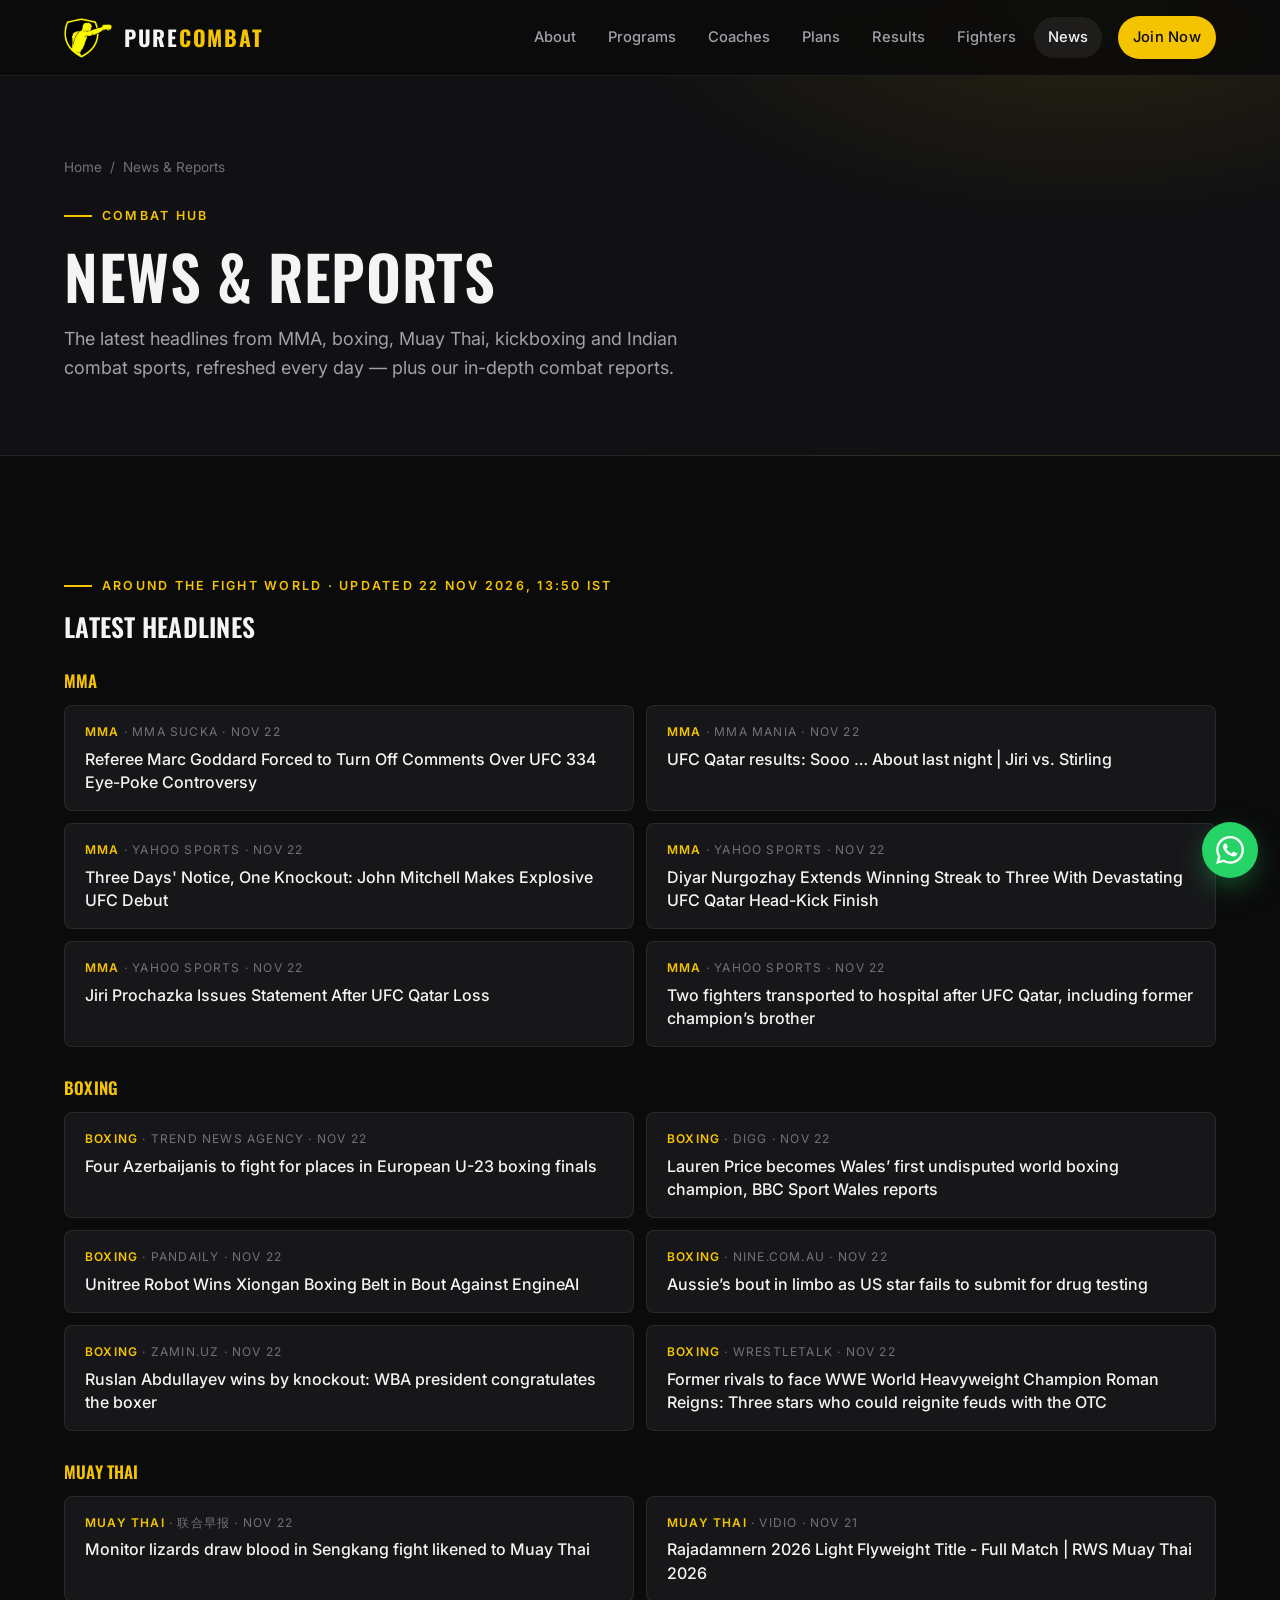
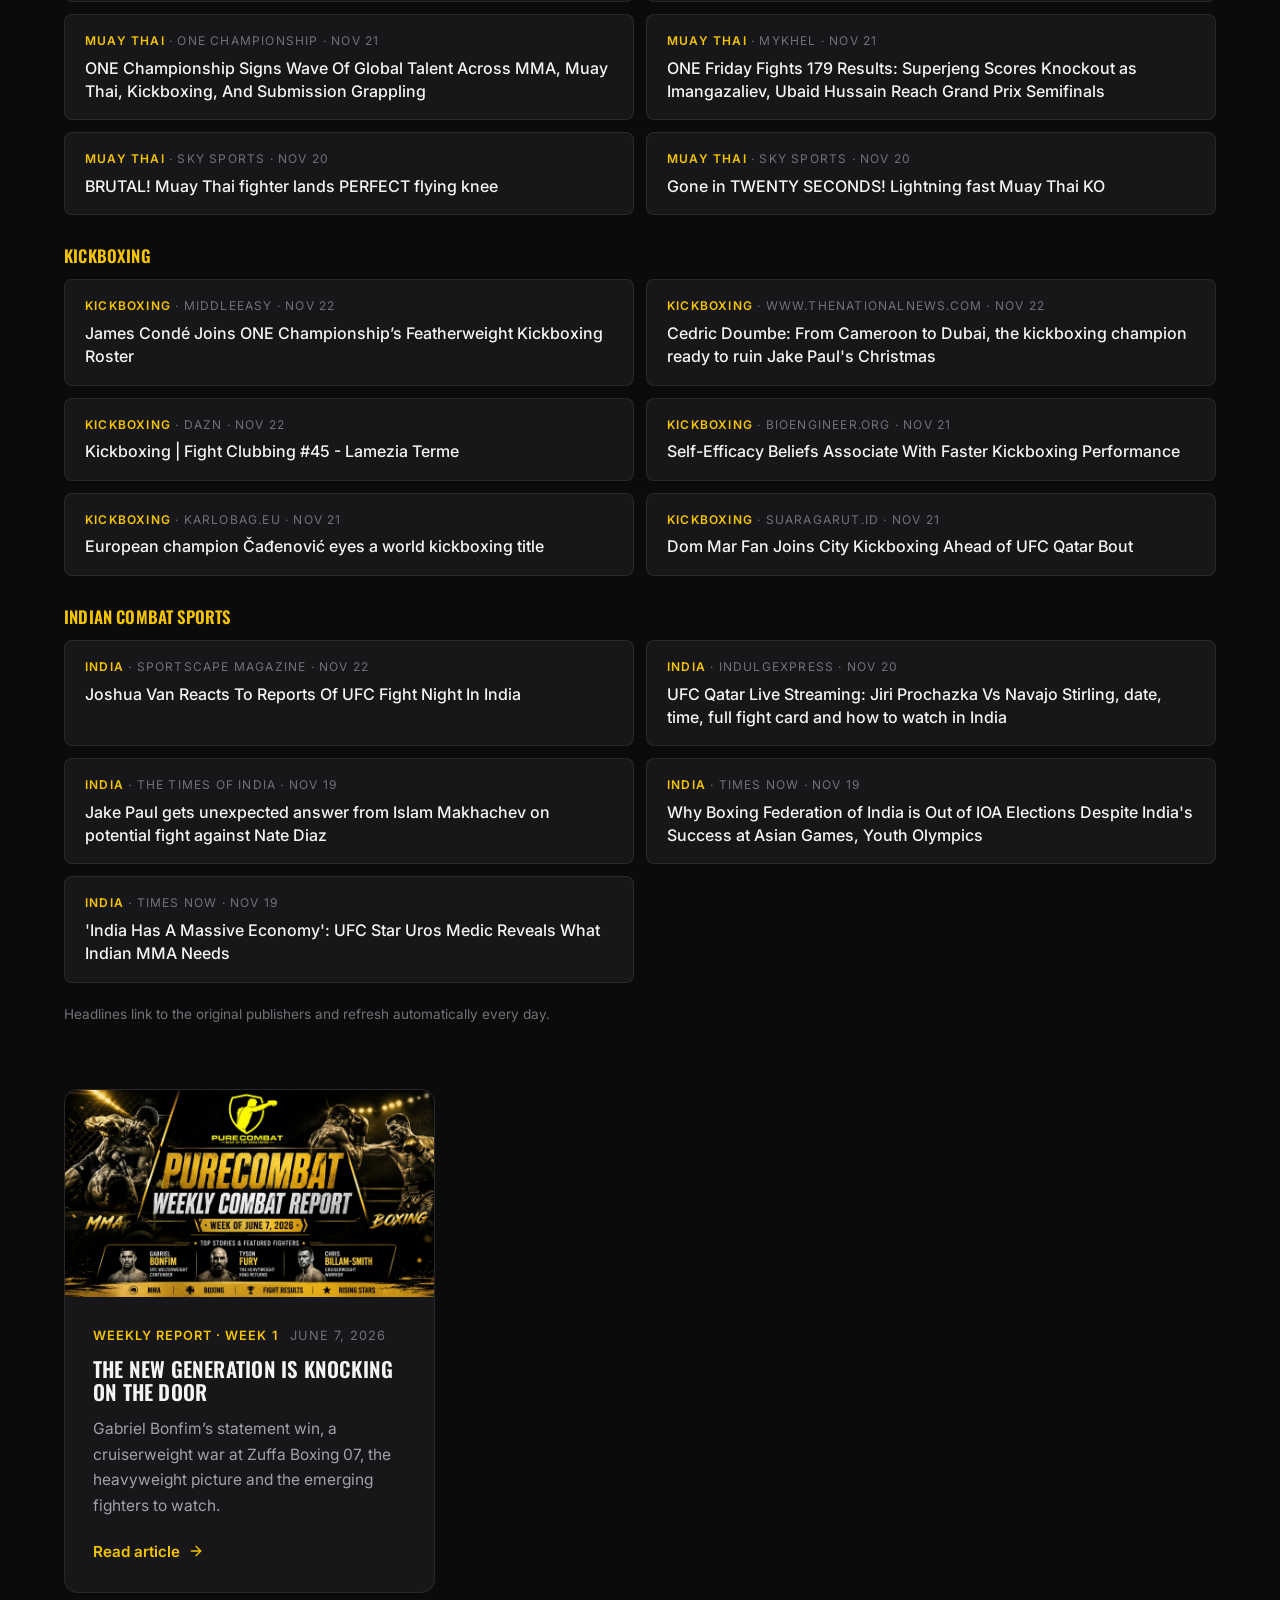
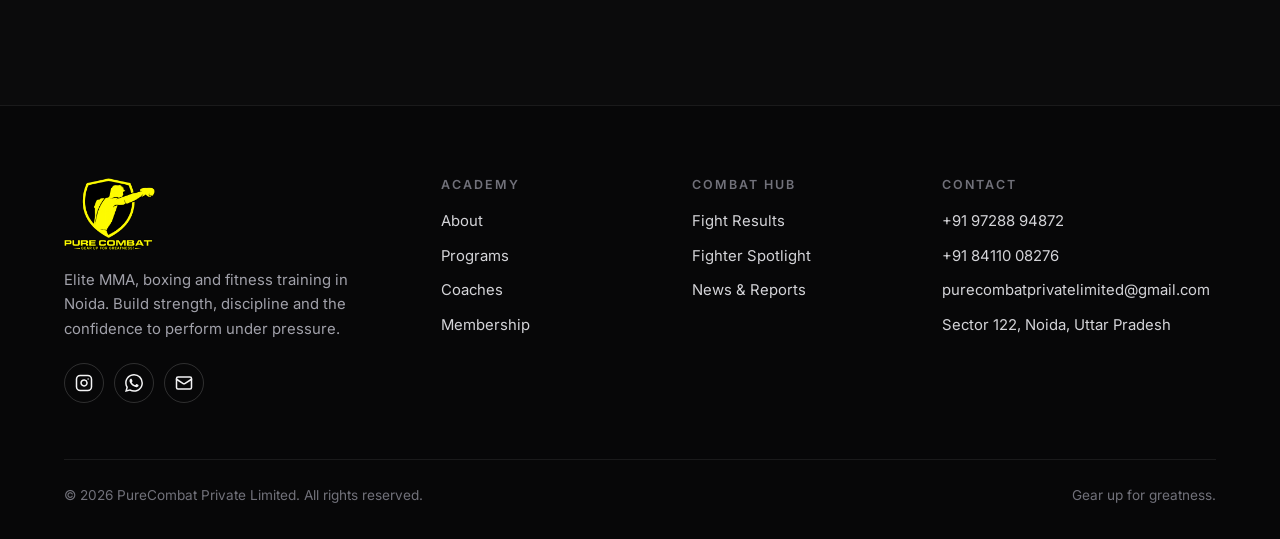
==== commit a76e515c: "Combat Hub update 2026-11-22" ====
--- a/blogs.html
+++ b/blogs.html
@@ -60,52 +60,51 @@
     <div class="container">
       <!-- HUB:HEADLINES:START -->
       <div class="headlines reveal">
-        <span class="eyebrow">Around the fight world · Updated 21 Nov 2026, 13:57 IST</span>
+        <span class="eyebrow">Around the fight world · Updated 22 Nov 2026, 13:50 IST</span>
         <h2>Latest headlines</h2>
         <h3>MMA</h3>
         <ul class="headline-list">
-          <li><a href="https://news.google.com/rss/articles/CBMid0FVX3lxTFAxczRaRm9vWDYzQ3FmdzItT2ZsdmtOUGpSeVJyR2RTYTBwT0ZpOUZnUHN0N1R5X1dwRm50WVpXUTJPWjhHd2xtSWRMd3RhcjJNYUdlTWhTX2VuNnhaN2tjLVE1eU1aZkFNUzNIWXJSMVAtdEpVdlJv?oc=5" target="_blank" rel="noopener nofollow"><small><b>MMA</b> · boxingnews.com · Nov 21</small><span>UFC Releases Giga Chikadze After Four-Fight Skid</span></a></li>
-          <li><a href="https://news.google.com/rss/articles/[base64]?oc=5" target="_blank" rel="noopener nofollow"><small><b>MMA</b> · MMA Mania · Nov 21</small><span>Roster Cuts! A Main Eventer, Veteran KO Artist, And French Featherweight Released</span></a></li>
-          <li><a href="https://news.google.com/rss/articles/CBMibkFVX3lxTE9RQnBZTmEtZGxpV05qOGdCUHdCMVdBLVdEdG5CUjFERDdtMmtjMUVWLXdMVzRxdkF6WmRBOUJiYnE0R0wtbFl5d1dRUVA4elhPZ1pBSVZTbkVEUkpnRFJHMU9ndjRZSXdFSFpfVTBR?oc=5" target="_blank" rel="noopener nofollow"><small><b>MMA</b> · cwibc.co.id · Nov 21</small><span>Alessandro Costa Targets Albazi Rematch and UFC Title Backup Role</span></a></li>
-          <li><a href="https://news.google.com/rss/articles/CBMiaEFVX3lxTE1heDNNUXZRNVROTUlmLVA4bXdmQW1oTUx5UVVzZXNzVGZOQlFRNXBTSUhJdDJoZmhhMlNCVXhWd1dVVmdKeldxbTZReF9weG9iZHlQQzRNWktoUGV3aTI3aWpwdXNWY1Bn?oc=5" target="_blank" rel="noopener nofollow"><small><b>MMA</b> · Demokratis.co.id · Nov 21</small><span>Horiguchi Faces Almabayev in UFC Qatar Flyweight Clash</span></a></li>
-          <li><a href="https://news.google.com/rss/articles/CBMiZkFVX3lxTE5PaXJIWU43VzJ5WmtSMWdhWmNPX19vajVZNmJ1T0phSlZHMHFDUGNqUjRLZF81YkdhSnZpenM4VWpEMG9MS3JsdVNfMU9Xb0FEN3l1ZzdQalFoR1pTN1Y1aUlmUnhfdw?oc=5" target="_blank" rel="noopener nofollow"><small><b>MMA</b> · cwibc.co.id · Nov 21</small><span>Nurgozhay Faces Lorenz in UFC Qatar Opener</span></a></li>
-          <li><a href="https://news.google.com/rss/articles/CBMiYkFVX3lxTFBEc25Dc2JKWlVOLUY0OVRJb2ZZTXVWajZLenpwV0d3TXU1bDFRZGkyTlRjWFk0TGIxdG1aaVZqblc0aldSOTBHeTlYVWtJRUl1TmRYektzc01FR25Kekpwbm13?oc=5" target="_blank" rel="noopener nofollow"><small><b>MMA</b> · cwibc.co.id · Nov 21</small><span>Prochazka Faces Undefeated Stirling in UFC Doha Main Event</span></a></li>
+          <li><a href="https://news.google.com/rss/articles/[base64]?oc=5" target="_blank" rel="noopener nofollow"><small><b>MMA</b> · MMA Sucka · Nov 22</small><span>Referee Marc Goddard Forced to Turn Off Comments Over UFC 334 Eye-Poke Controversy</span></a></li>
+          <li><a href="https://news.google.com/rss/articles/[base64]?oc=5" target="_blank" rel="noopener nofollow"><small><b>MMA</b> · MMA Mania · Nov 22</small><span>UFC Qatar results: Sooo … About last night | Jiri vs. Stirling</span></a></li>
+          <li><a href="https://news.google.com/rss/articles/CBMihgFBVV95cUxOb0ptY0tPdmx2emJjQTcwQTFJMGlpMnZWaVNYMlV3emFscHE2VjlPVTR5MW5oN2I5dlhVNWNNVVcyRG9FeklyQ0V0YnVaRUpjMDVpZEZ3azhOTzhQY3hGcTFNeU1YRUNRajBlZlNPZzFTWVlZdUJ6eGNFT3lZQy1EeUt2MzJHZw?oc=5" target="_blank" rel="noopener nofollow"><small><b>MMA</b> · Yahoo Sports · Nov 22</small><span>Three Days&#x27; Notice, One Knockout: John Mitchell Makes Explosive UFC Debut</span></a></li>
+          <li><a href="https://news.google.com/rss/articles/CBMikAFBVV95cUxQNTZHc3hxaGxrRWc2OU9waEpjOUpMMDlfUjEyb25aNlZvaU4zeUpUM1JVNGNLNEstVzk2cDlMWHdUMUFvd05zRDVxNWNWYm9QSDBjMDZkSlUxa1JkR2tGZUUxNlp0X0VNQ0xURDh2LWdHMl80azNPRk1CTFhuZ2ZXMVUyTzJXTnJ0ZEJYU0JPSnA?oc=5" target="_blank" rel="noopener nofollow"><small><b>MMA</b> · Yahoo Sports · Nov 22</small><span>Diyar Nurgozhay Extends Winning Streak to Three With Devastating UFC Qatar Head-Kick Finish</span></a></li>
+          <li><a href="https://news.google.com/rss/articles/CBMijAFBVV95cUxQdHJPTVh5VEQydWpmV1FuQkI3NVI0bllXQjY1bWdaYzNCQWF6Yi1DUjJNSzBEcjFiRnpiZWhDS0owN3ZOOHZUUU5kUVpaRm1zZzZ1bUFjb2FxQXdYT1B5R2NXSWtIWTBhX21zdzJnSFMzN3Q0OHA4RmRXaUlNcWEwSzJHc2ZSSGFmcm85NA?oc=5" target="_blank" rel="noopener nofollow"><small><b>MMA</b> · Yahoo Sports · Nov 22</small><span>Jiri Prochazka Issues Statement After UFC Qatar Loss</span></a></li>
+          <li><a href="https://news.google.com/rss/articles/CBMijwFBVV95cUxNYVNfeTYxNlFKRHV1NmlGWXNScVIyWlZJN2hwcnc2cGNYcVUxQ0pJb1M1M1VJYW9IbElrUmtickRmZzBEYUFqQWJuWk5PTkhCaHQyRVR1TDBSUGVzdWhIN0Npb1ZZN05XZWVuV184WUI2b3dRRWRxVTNGYWFzR1Fia21aWGhFTkF3ekZKTnN3aw?oc=5" target="_blank" rel="noopener nofollow"><small><b>MMA</b> · Yahoo Sports · Nov 22</small><span>Two fighters transported to hospital after UFC Qatar, including former champion’s brother</span></a></li>
         </ul>
         <h3>Boxing</h3>
         <ul class="headline-list">
-          <li><a href="https://news.google.com/rss/articles/CBMiU0FVX3lxTE5BdmRUSUY2OGdscWlTemRaaHBlTVZtczJRNWVVSHJuVTBVNm5QSjVLbXBOTEUwbkMwVXh5cWs4ZGhUMUJCbTNaN01rNTFUdlZ3a3NB?oc=5" target="_blank" rel="noopener nofollow"><small><b>Boxing</b> · شبكة تواصل الإخبارية · Nov 21</small><span>Lauren Price Boxing News: 100-90 shutout crowns Wales&#x27; first undisputed champion in the four-belt era</span></a></li>
-          <li><a href="https://news.google.com/rss/articles/[base64]?oc=5" target="_blank" rel="noopener nofollow"><small><b>Boxing</b> · The Bolton News · Nov 21</small><span>Bolton boxer Lee Gormley seeks sponsorship ahead of 2027 title push</span></a></li>
-          <li><a href="https://news.google.com/rss/articles/CBMijAFBVV95cUxQTHludnNVZDB5bjdtZVh2TDFnTGxsSWxaN2xiM1V0OWtJdlFEa2hOZkNVSG1OdWxTLXhiNHFzaWRhU1dMRE43Yml2RFR0RkIteGNpbl9VRzRiTVBuNUdKZkFXYVVMRXhQS2g0U2tBZ2hHWkRHRm9yT1UtWjVnVmhjTVhPUFdYMWh6R1JrZg?oc=5" target="_blank" rel="noopener nofollow"><small><b>Boxing</b> · London Evening Standard · Nov 21</small><span>Gloves off: Inside London’s bare-knuckle boxing boom</span></a></li>
-          <li><a href="https://news.google.com/rss/articles/[base64]?oc=5" target="_blank" rel="noopener nofollow"><small><b>Boxing</b> · TSS.IB.TV · Nov 21</small><span>Amari Jones Stops DeAundre Pettus, Gabriela Fundora Retains Undisputed Title</span></a></li>
-          <li><a href="https://news.google.com/rss/articles/[base64]?oc=5" target="_blank" rel="noopener nofollow"><small><b>Boxing</b> · TVC News · Nov 21</small><span>Mike Tyson Honoured In Brazil, Marks 40 Years Since Historic World Title -</span></a></li>
-          <li><a href="https://news.google.com/rss/articles/CBMiiwFBVV95cUxOV21obTJrMDl0czRSV0tWMEpWSlpjbHdFcV9vak5oQkdPZ0NZOW1LRGpMa1dEczRCNU4zY19HeC0tTUo0M3dqQ0hGcFRKLU1DZW1najJjXzlGQmROd0szQ2ZzUTFfVnJGWC1HcHNObUZDUDIzYkpaR3JpRS0xV0F3ZlpIZnh4X1JsR3Fn?oc=5" target="_blank" rel="noopener nofollow"><small><b>Boxing</b> · boxingnews.com · Nov 21</small><span>Imangazaliev Defends Title Against Unbeaten Hussain In Grand Prix Semifinal</span></a></li>
+          <li><a href="https://news.google.com/rss/articles/CBMiV0FVX3lxTFBwc3JUNnNlSENHczZRdFZPbEJBYUdSRFE3a0pYZGRNZG8zSHRtZGdsbFZMbjV4MFdsOU5aZFR1Z1lvMllGemlObWEwam93aUFDTEEwR3lMTQ?oc=5" target="_blank" rel="noopener nofollow"><small><b>Boxing</b> · Trend News Agency · Nov 22</small><span>Four Azerbaijanis to fight for places in European U-23 boxing finals</span></a></li>
+          <li><a href="https://news.google.com/rss/articles/CBMiR0FVX3lxTE5QWXpjSURzTm5na0xIVjNoLXhnUkdaYUZDdW9mRlM2dHNRb1JjZHRXZGptaTJ2UW9TYVd3eU04Ny1rYzAwRmh3?oc=5" target="_blank" rel="noopener nofollow"><small><b>Boxing</b> · Digg · Nov 22</small><span>Lauren Price becomes Wales’ first undisputed world boxing champion, BBC Sport Wales reports</span></a></li>
+          <li><a href="https://news.google.com/rss/articles/CBMicEFVX3lxTE15cFk2VHRqMGw1cVRPbzZwOGJPM2Rrdndkc1RidkNCbG9FYVFma3ozZEh2S1JhOWRZX2gxaVk2NFYzOVgwam1oWkFNY01xODF6bGJTUm1LeVhKZU1MRE55SkUyd2ZpY3VqZ3lYQUVrNFE?oc=5" target="_blank" rel="noopener nofollow"><small><b>Boxing</b> · Pandaily · Nov 22</small><span>Unitree Robot Wins Xiongan Boxing Belt in Bout Against EngineAI</span></a></li>
+          <li><a href="https://news.google.com/rss/articles/[base64]?oc=5" target="_blank" rel="noopener nofollow"><small><b>Boxing</b> · Nine.com.au · Nov 22</small><span>Aussie’s bout in limbo as US star fails to submit for drug testing</span></a></li>
+          <li><a href="https://news.google.com/rss/articles/[base64]?oc=5" target="_blank" rel="noopener nofollow"><small><b>Boxing</b> · Zamin.uz · Nov 22</small><span>Ruslan Abdullayev wins by knockout: WBA president congratulates the boxer</span></a></li>
+          <li><a href="https://news.google.com/rss/articles/[base64]?oc=5" target="_blank" rel="noopener nofollow"><small><b>Boxing</b> · WrestleTalk · Nov 22</small><span>Former rivals to face WWE World Heavyweight Champion Roman Reigns: Three stars who could reignite feuds with the OTC</span></a></li>
         </ul>
         <h3>Muay Thai</h3>
         <ul class="headline-list">
+          <li><a href="https://news.google.com/rss/articles/[base64]?oc=5" target="_blank" rel="noopener nofollow"><small><b>Muay Thai</b> · 联合早报 · Nov 22</small><span>Monitor lizards draw blood in Sengkang fight likened to Muay Thai</span></a></li>
+          <li><a href="https://news.google.com/rss/articles/[base64]?oc=5" target="_blank" rel="noopener nofollow"><small><b>Muay Thai</b> · Vidio · Nov 21</small><span>Rajadamnern 2026 Light Flyweight Title - Full Match | RWS Muay Thai 2026</span></a></li>
+          <li><a href="https://news.google.com/rss/articles/[base64]?oc=5" target="_blank" rel="noopener nofollow"><small><b>Muay Thai</b> · ONE Championship · Nov 21</small><span>ONE Championship Signs Wave Of Global Talent Across MMA, Muay Thai, Kickboxing, And Submission Grappling</span></a></li>
           <li><a href="https://news.google.com/rss/articles/[base64]?oc=5" target="_blank" rel="noopener nofollow"><small><b>Muay Thai</b> · myKhel · Nov 21</small><span>ONE Friday Fights 179 Results: Superjeng Scores Knockout as Imangazaliev, Ubaid Hussain Reach Grand Prix Semifinals</span></a></li>
           <li><a href="https://news.google.com/rss/articles/[base64]?oc=5" target="_blank" rel="noopener nofollow"><small><b>Muay Thai</b> · Sky Sports · Nov 20</small><span>BRUTAL! Muay Thai fighter lands PERFECT flying knee</span></a></li>
           <li><a href="https://news.google.com/rss/articles/[base64]?oc=5" target="_blank" rel="noopener nofollow"><small><b>Muay Thai</b> · Sky Sports · Nov 20</small><span>Gone in TWENTY SECONDS! Lightning fast Muay Thai KO</span></a></li>
-          <li><a href="https://news.google.com/rss/articles/[base64]?oc=5" target="_blank" rel="noopener nofollow"><small><b>Muay Thai</b> · ONE Championship · Nov 20</small><span>ONE Flyweight Muay Thai World Grand Prix Quarterfinal Results: Imangazaliev Edges Ortikov Again To Keep His Crown At The Inner Circle 39</span></a></li>
-          <li><a href="https://news.google.com/rss/articles/[base64]?oc=5" target="_blank" rel="noopener nofollow"><small><b>Muay Thai</b> · GGRecon · Nov 20</small><span>+1 Muay Thai Evolution codes for free boosts (November 2026)</span></a></li>
-          <li><a href="https://news.google.com/rss/articles/[base64]?oc=5" target="_blank" rel="noopener nofollow"><small><b>Muay Thai</b> · Men&#x27;s Health · Nov 20</small><span>Chris Hemsworth, 43, Shows How to Build Fitness with Muay Thai – No Running or Sparring Required</span></a></li>
         </ul>
         <h3>Kickboxing</h3>
         <ul class="headline-list">
-          <li><a href="https://news.google.com/rss/articles/CBMiZ0FVX3lxTE1HUnc5TmthRl9TY3F0T1NXZmpMY2t0WTJIeXMxX3lReGVfeWZyZkFTUjktSTByVVJORmZrWkNmM2tyVXBaTG5aRDJvYzROYnZkNDJfSkRsa3hGanhReVBSN3dVY0Qtak0?oc=5" target="_blank" rel="noopener nofollow"><small><b>Kickboxing</b> · cwibc.co.id · Nov 21</small><span>Dom Mar Fan Joins City Kickboxing Ahead of UFC Qatar</span></a></li>
-          <li><a href="https://news.google.com/rss/articles/CBMiU0FVX3lxTE9wY1RtNlI5QmZab3pjREJxdzEwb2VLOGtLSmZ6M2ZHU25NX2tHYVdUb0lVSHgtdm1JZ2FoOFZiek5mSU9CSXdSQ3pQRmNDUUFXYVZB?oc=5" target="_blank" rel="noopener nofollow"><small><b>Kickboxing</b> · شبكة تواصل الإخبارية · Nov 21</small><span>Dom Mar Fan moves to City Kickboxing before Nikolas Motta fight — a fresh camp, a fresh test, and a real chance to reset</span></a></li>
-          <li><a href="https://news.google.com/rss/articles/[base64]?oc=5" target="_blank" rel="noopener nofollow"><small><b>Kickboxing</b> · Sherdog · Nov 20</small><span>Ryskcombat 21 - MMA, K1, Kickboxing, Combat Jiu-Jitsu and Submission</span></a></li>
-          <li><a href="https://news.google.com/rss/articles/[base64]?oc=5" target="_blank" rel="noopener nofollow"><small><b>Kickboxing</b> · Outwood Grange Academies Trust · Nov 20</small><span>Outwood Grange Academy Student Crowned World Kickboxing Champion</span></a></li>
-          <li><a href="https://news.google.com/rss/articles/CBMieEFVX3lxTE8tZnJSc3NUR2NiZW5taEtuWTZJdVF5MmVaRGpJS240eVlXZlotNzI5eUNyZ2NDMFpFbUFBQjBUMnlKTHJ4MExnTE1WZWRoczlXU0RkWEF5dGo2WHN0WGdsc3lvU3N5RE1JME54MXBLenNnVGQtb2lZMw?oc=5" target="_blank" rel="noopener nofollow"><small><b>Kickboxing</b> · My Buckhannon · Nov 20</small><span>Cardio Kickboxing at Stockert</span></a></li>
-          <li><a href="https://news.google.com/rss/articles/[base64]?oc=5" target="_blank" rel="noopener nofollow"><small><b>Kickboxing</b> · South Wales Argus · Nov 20</small><span>Popular Newport kickboxing academy could be moving – here&#x27;s where</span></a></li>
+          <li><a href="https://news.google.com/rss/articles/[base64]?oc=5" target="_blank" rel="noopener nofollow"><small><b>Kickboxing</b> · MiddleEasy · Nov 22</small><span>James Condé Joins ONE Championship’s Featherweight Kickboxing Roster</span></a></li>
+          <li><a href="https://news.google.com/rss/articles/[base64]?oc=5" target="_blank" rel="noopener nofollow"><small><b>Kickboxing</b> · www.thenationalnews.com · Nov 22</small><span>Cedric Doumbe: From Cameroon to Dubai, the kickboxing champion ready to ruin Jake Paul&#x27;s Christmas</span></a></li>
+          <li><a href="https://news.google.com/rss/articles/[base64]?oc=5" target="_blank" rel="noopener nofollow"><small><b>Kickboxing</b> · DAZN · Nov 22</small><span>Kickboxing | Fight Clubbing #45 - Lamezia Terme</span></a></li>
+          <li><a href="https://news.google.com/rss/articles/[base64]?oc=5" target="_blank" rel="noopener nofollow"><small><b>Kickboxing</b> · Bioengineer.org · Nov 21</small><span>Self-Efficacy Beliefs Associate With Faster Kickboxing Performance</span></a></li>
+          <li><a href="https://news.google.com/rss/articles/[base64]?oc=5" target="_blank" rel="noopener nofollow"><small><b>Kickboxing</b> · KarloBag.eu · Nov 21</small><span>European champion Čađenović eyes a world kickboxing title</span></a></li>
+          <li><a href="https://news.google.com/rss/articles/CBMiZ0FVX3lxTE1CRmlpdWVrN2lma1h2Y0F6d3BVRW9UMnVHa1Y5cmN3ZDV4dHFiLWJ6YmlkR2tGbkNEX1RTbmxrZkxjR09YY1BUWnRLRU5OR05Wb0d5cW04MFJGTGRnMGRFdFdsQ3ZicHM?oc=5" target="_blank" rel="noopener nofollow"><small><b>Kickboxing</b> · SuaraGarut.ID · Nov 21</small><span>Dom Mar Fan Joins City Kickboxing Ahead of UFC Qatar Bout</span></a></li>
         </ul>
         <h3>Indian combat sports</h3>
         <ul class="headline-list">
-          <li><a href="https://news.google.com/rss/articles/CBMiakFVX3lxTE16NWlxbHhseVJfX2hiQ3BFclJndlVjR0YtU011N3JOeFVVSEx2bHJfcmxnVElHaUlzZFYtakxTVUgxNWdmU1RDckstQTdrVEwwS3lPMXA0aG80WEJBLWdRUkxVOElQZWdaNkE?oc=5" target="_blank" rel="noopener nofollow"><small><b>India</b> · Pacific Fleet (.mil) · Nov 21</small><span>USS Boxer, USNS Wally Schirra conduct vertical replenishment in Indian Ocean</span></a></li>
-          <li><a href="https://news.google.com/rss/articles/[base64]?oc=5" target="_blank" rel="noopener nofollow"><small><b>India</b> · DD News · Nov 20</small><span>Lovlina Borgohain chases Commonwealth gold as India pins hopes on boxing star in Glasgow</span></a></li>
-          <li><a href="https://news.google.com/rss/articles/[base64]?oc=5" target="_blank" rel="noopener nofollow"><small><b>India</b> · DD News · Nov 20</small><span>Lovlina Borgohain Clinches Gold in Women’s 75kg Boxing at Asian Games</span></a></li>
+          <li><a href="https://news.google.com/rss/articles/[base64]?oc=5" target="_blank" rel="noopener nofollow"><small><b>India</b> · Sportscape Magazine · Nov 22</small><span>Joshua Van Reacts To Reports Of UFC Fight Night In India</span></a></li>
           <li><a href="https://news.google.com/rss/articles/[base64]?oc=5" target="_blank" rel="noopener nofollow"><small><b>India</b> · IndulgExpress · Nov 20</small><span>UFC Qatar Live Streaming: Jiri Prochazka Vs Navajo Stirling, date, time, full fight card and how to watch in India</span></a></li>
           <li><a href="https://news.google.com/rss/articles/[base64]?oc=5" target="_blank" rel="noopener nofollow"><small><b>India</b> · The Times of India · Nov 19</small><span>Jake Paul gets unexpected answer from Islam Makhachev on potential fight against Nate Diaz</span></a></li>
           <li><a href="https://news.google.com/rss/articles/[base64]?oc=5" target="_blank" rel="noopener nofollow"><small><b>India</b> · Times Now · Nov 19</small><span>Why Boxing Federation of India is Out of IOA Elections Despite India&#x27;s Success at Asian Games, Youth Olympics</span></a></li>
+          <li><a href="https://news.google.com/rss/articles/[base64]?oc=5" target="_blank" rel="noopener nofollow"><small><b>India</b> · Times Now · Nov 19</small><span>&#x27;India Has A Massive Economy&#x27;: UFC Star Uros Medic Reveals What Indian MMA Needs</span></a></li>
         </ul>
         <p class="headlines-note">Headlines link to the original publishers and refresh automatically every day.</p>
       </div>
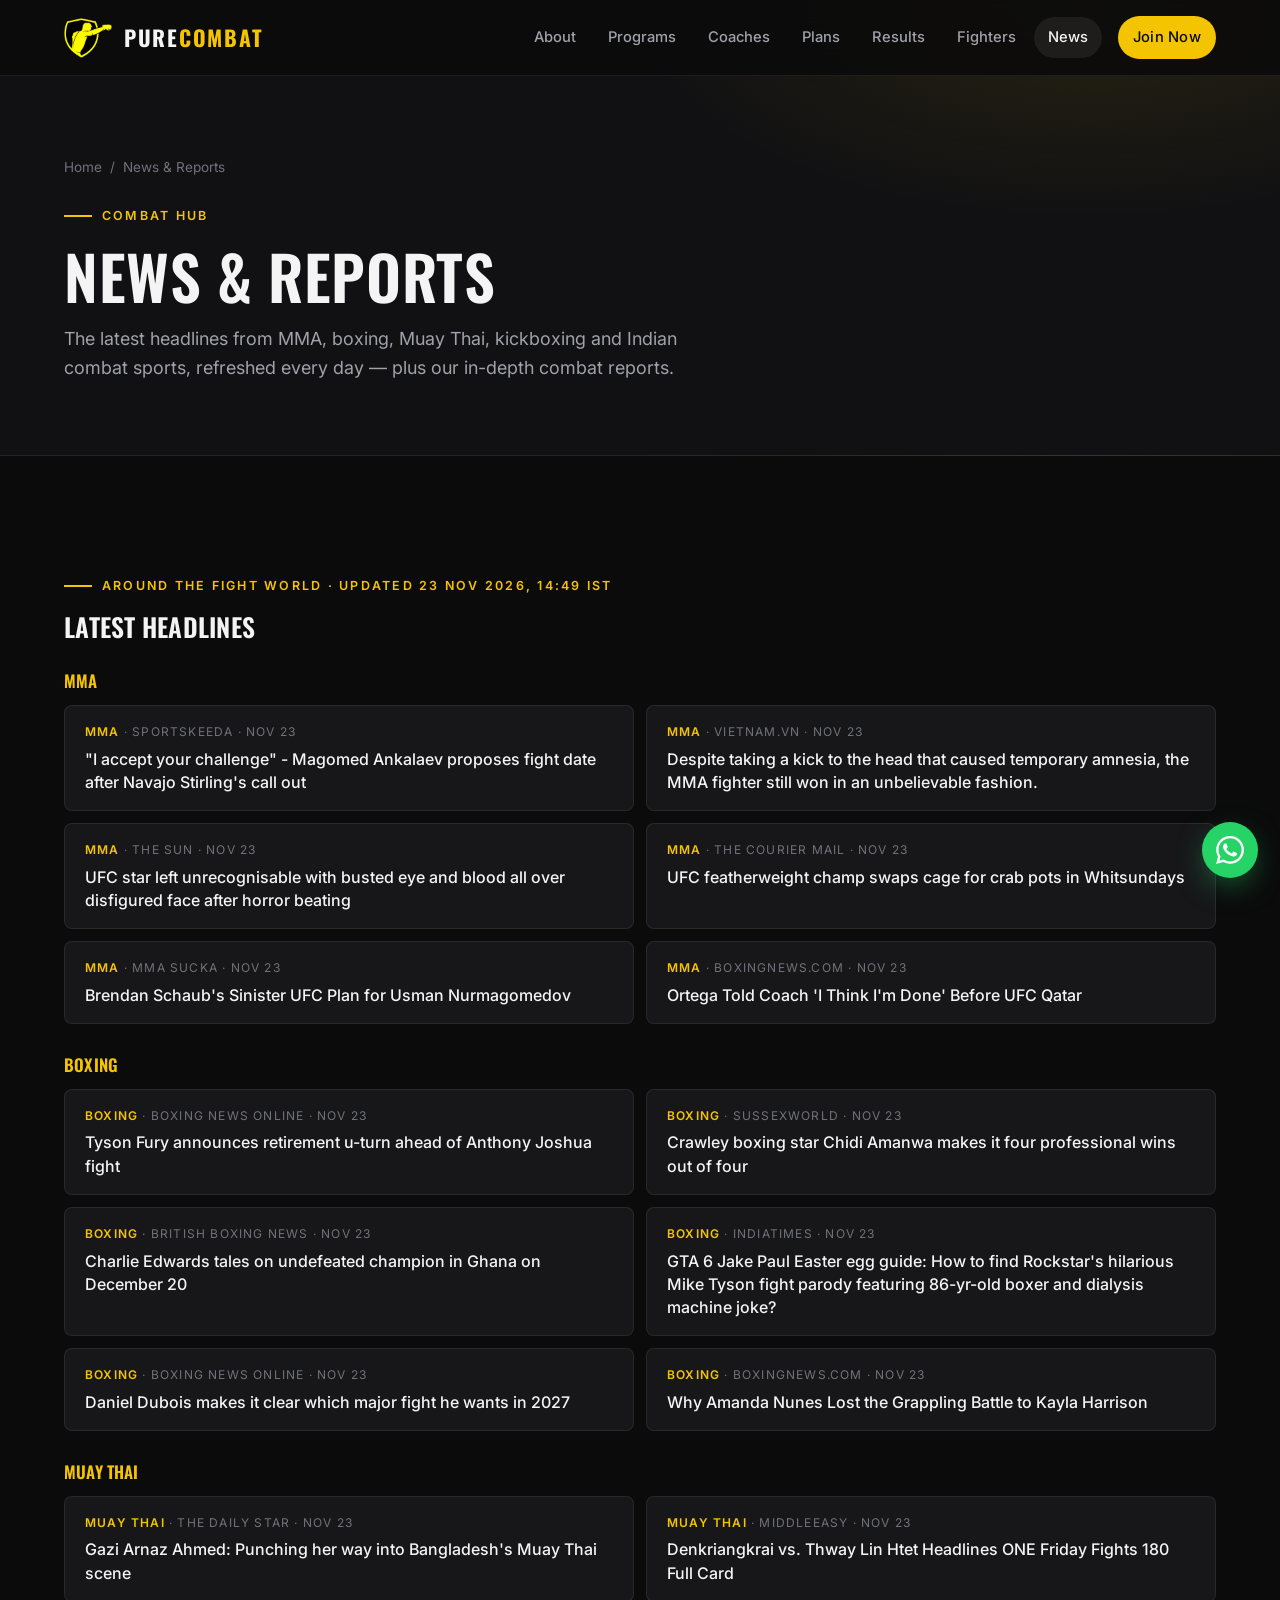
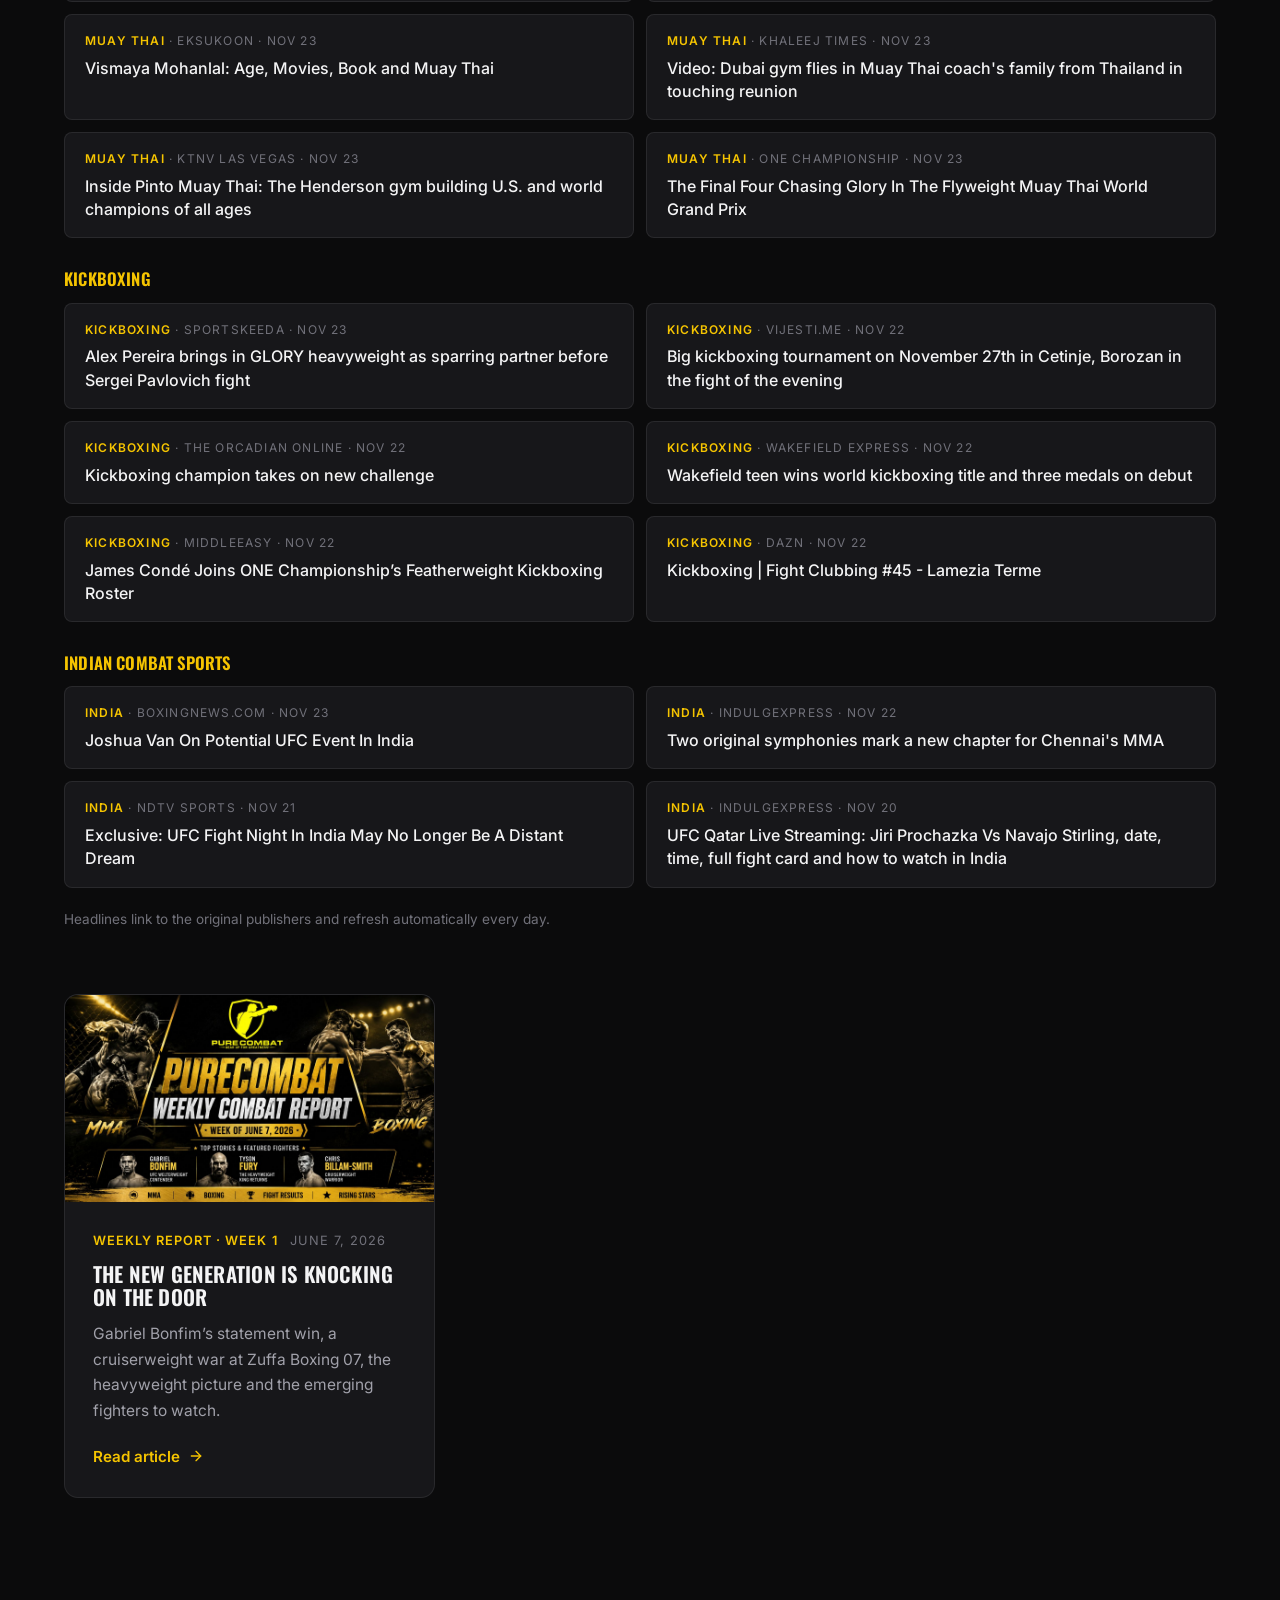
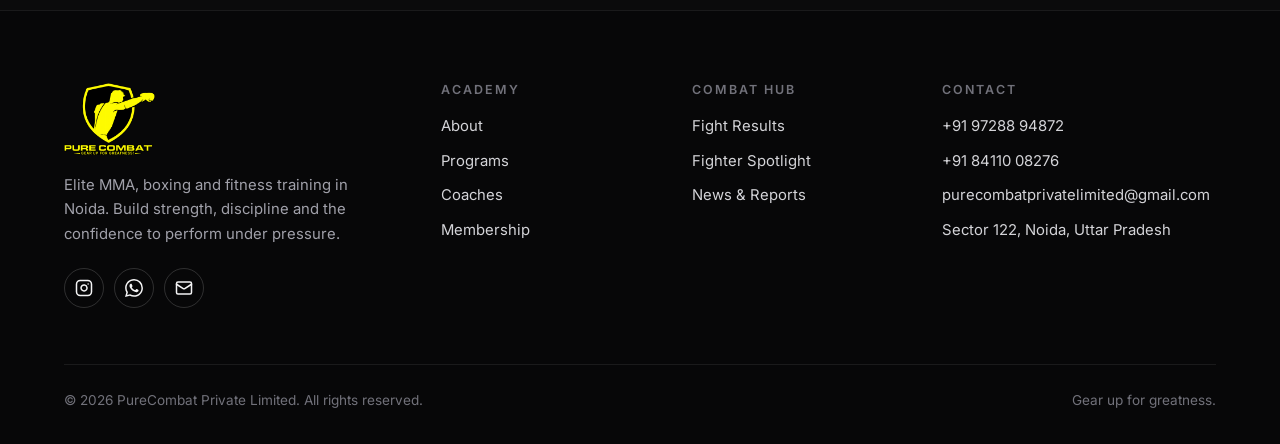
==== commit 503382a1: "Combat Hub update 2026-11-23" ====
--- a/blogs.html
+++ b/blogs.html
@@ -60,51 +60,50 @@
     <div class="container">
       <!-- HUB:HEADLINES:START -->
       <div class="headlines reveal">
-        <span class="eyebrow">Around the fight world · Updated 22 Nov 2026, 13:50 IST</span>
+        <span class="eyebrow">Around the fight world · Updated 23 Nov 2026, 14:49 IST</span>
         <h2>Latest headlines</h2>
         <h3>MMA</h3>
         <ul class="headline-list">
-          <li><a href="https://news.google.com/rss/articles/[base64]?oc=5" target="_blank" rel="noopener nofollow"><small><b>MMA</b> · MMA Sucka · Nov 22</small><span>Referee Marc Goddard Forced to Turn Off Comments Over UFC 334 Eye-Poke Controversy</span></a></li>
-          <li><a href="https://news.google.com/rss/articles/[base64]?oc=5" target="_blank" rel="noopener nofollow"><small><b>MMA</b> · MMA Mania · Nov 22</small><span>UFC Qatar results: Sooo … About last night | Jiri vs. Stirling</span></a></li>
-          <li><a href="https://news.google.com/rss/articles/CBMihgFBVV95cUxOb0ptY0tPdmx2emJjQTcwQTFJMGlpMnZWaVNYMlV3emFscHE2VjlPVTR5MW5oN2I5dlhVNWNNVVcyRG9FeklyQ0V0YnVaRUpjMDVpZEZ3azhOTzhQY3hGcTFNeU1YRUNRajBlZlNPZzFTWVlZdUJ6eGNFT3lZQy1EeUt2MzJHZw?oc=5" target="_blank" rel="noopener nofollow"><small><b>MMA</b> · Yahoo Sports · Nov 22</small><span>Three Days&#x27; Notice, One Knockout: John Mitchell Makes Explosive UFC Debut</span></a></li>
-          <li><a href="https://news.google.com/rss/articles/CBMikAFBVV95cUxQNTZHc3hxaGxrRWc2OU9waEpjOUpMMDlfUjEyb25aNlZvaU4zeUpUM1JVNGNLNEstVzk2cDlMWHdUMUFvd05zRDVxNWNWYm9QSDBjMDZkSlUxa1JkR2tGZUUxNlp0X0VNQ0xURDh2LWdHMl80azNPRk1CTFhuZ2ZXMVUyTzJXTnJ0ZEJYU0JPSnA?oc=5" target="_blank" rel="noopener nofollow"><small><b>MMA</b> · Yahoo Sports · Nov 22</small><span>Diyar Nurgozhay Extends Winning Streak to Three With Devastating UFC Qatar Head-Kick Finish</span></a></li>
-          <li><a href="https://news.google.com/rss/articles/CBMijAFBVV95cUxQdHJPTVh5VEQydWpmV1FuQkI3NVI0bllXQjY1bWdaYzNCQWF6Yi1DUjJNSzBEcjFiRnpiZWhDS0owN3ZOOHZUUU5kUVpaRm1zZzZ1bUFjb2FxQXdYT1B5R2NXSWtIWTBhX21zdzJnSFMzN3Q0OHA4RmRXaUlNcWEwSzJHc2ZSSGFmcm85NA?oc=5" target="_blank" rel="noopener nofollow"><small><b>MMA</b> · Yahoo Sports · Nov 22</small><span>Jiri Prochazka Issues Statement After UFC Qatar Loss</span></a></li>
-          <li><a href="https://news.google.com/rss/articles/CBMijwFBVV95cUxNYVNfeTYxNlFKRHV1NmlGWXNScVIyWlZJN2hwcnc2cGNYcVUxQ0pJb1M1M1VJYW9IbElrUmtickRmZzBEYUFqQWJuWk5PTkhCaHQyRVR1TDBSUGVzdWhIN0Npb1ZZN05XZWVuV184WUI2b3dRRWRxVTNGYWFzR1Fia21aWGhFTkF3ekZKTnN3aw?oc=5" target="_blank" rel="noopener nofollow"><small><b>MMA</b> · Yahoo Sports · Nov 22</small><span>Two fighters transported to hospital after UFC Qatar, including former champion’s brother</span></a></li>
+          <li><a href="https://news.google.com/rss/articles/[base64]?oc=5" target="_blank" rel="noopener nofollow"><small><b>MMA</b> · Sportskeeda · Nov 23</small><span>&quot;I accept your challenge&quot; - Magomed Ankalaev proposes fight date after Navajo Stirling&#x27;s call out</span></a></li>
+          <li><a href="https://news.google.com/rss/articles/[base64]?oc=5" target="_blank" rel="noopener nofollow"><small><b>MMA</b> · Vietnam.vn · Nov 23</small><span>Despite taking a kick to the head that caused temporary amnesia, the MMA fighter still won in an unbelievable fashion.</span></a></li>
+          <li><a href="https://news.google.com/rss/articles/CBMiggFBVV95cUxPb3RWWFQ3VTdRdE5KbHRqTG50TklqeE9fQ29qb21DTGxqeVZ4OTNGbl93V2VCT21nb3ZiajdHMmtkblliaVY3TDdrMDFOM2FDUGRUM25uUTNoNTZlNnMxSTl2X1N3NDB3WnpWQWxJWjRmNWNlSm9yR2Zsd1c2LWRGZGJn?oc=5" target="_blank" rel="noopener nofollow"><small><b>MMA</b> · The Sun · Nov 23</small><span>UFC star left unrecognisable with busted eye and blood all over disfigured face after horror beating</span></a></li>
+          <li><a href="https://news.google.com/rss/articles/[base64]?oc=5" target="_blank" rel="noopener nofollow"><small><b>MMA</b> · The Courier Mail · Nov 23</small><span>UFC featherweight champ swaps cage for crab pots in Whitsundays</span></a></li>
+          <li><a href="https://news.google.com/rss/articles/[base64]?oc=5" target="_blank" rel="noopener nofollow"><small><b>MMA</b> · MMA Sucka · Nov 23</small><span>Brendan Schaub&#x27;s Sinister UFC Plan for Usman Nurmagomedov</span></a></li>
+          <li><a href="https://news.google.com/rss/articles/CBMickFVX3lxTFBtcmhsWkZCTkpvQ1h0cURla2U2YThMS29nRG1IXzZRdEdHTF9wdHJKVXBIRnE3ZnZZYzQtM044WktKX2U1eEswYlpTWlRKcEZIVTdZLUZ3V20xc3F3WEplRjBRM3NmX1hrTmNDZld4SURSQQ?oc=5" target="_blank" rel="noopener nofollow"><small><b>MMA</b> · boxingnews.com · Nov 23</small><span>Ortega Told Coach &#x27;I Think I&#x27;m Done&#x27; Before UFC Qatar</span></a></li>
         </ul>
         <h3>Boxing</h3>
         <ul class="headline-list">
-          <li><a href="https://news.google.com/rss/articles/CBMiV0FVX3lxTFBwc3JUNnNlSENHczZRdFZPbEJBYUdSRFE3a0pYZGRNZG8zSHRtZGdsbFZMbjV4MFdsOU5aZFR1Z1lvMllGemlObWEwam93aUFDTEEwR3lMTQ?oc=5" target="_blank" rel="noopener nofollow"><small><b>Boxing</b> · Trend News Agency · Nov 22</small><span>Four Azerbaijanis to fight for places in European U-23 boxing finals</span></a></li>
-          <li><a href="https://news.google.com/rss/articles/CBMiR0FVX3lxTE5QWXpjSURzTm5na0xIVjNoLXhnUkdaYUZDdW9mRlM2dHNRb1JjZHRXZGptaTJ2UW9TYVd3eU04Ny1rYzAwRmh3?oc=5" target="_blank" rel="noopener nofollow"><small><b>Boxing</b> · Digg · Nov 22</small><span>Lauren Price becomes Wales’ first undisputed world boxing champion, BBC Sport Wales reports</span></a></li>
-          <li><a href="https://news.google.com/rss/articles/CBMicEFVX3lxTE15cFk2VHRqMGw1cVRPbzZwOGJPM2Rrdndkc1RidkNCbG9FYVFma3ozZEh2S1JhOWRZX2gxaVk2NFYzOVgwam1oWkFNY01xODF6bGJTUm1LeVhKZU1MRE55SkUyd2ZpY3VqZ3lYQUVrNFE?oc=5" target="_blank" rel="noopener nofollow"><small><b>Boxing</b> · Pandaily · Nov 22</small><span>Unitree Robot Wins Xiongan Boxing Belt in Bout Against EngineAI</span></a></li>
-          <li><a href="https://news.google.com/rss/articles/[base64]?oc=5" target="_blank" rel="noopener nofollow"><small><b>Boxing</b> · Nine.com.au · Nov 22</small><span>Aussie’s bout in limbo as US star fails to submit for drug testing</span></a></li>
-          <li><a href="https://news.google.com/rss/articles/[base64]?oc=5" target="_blank" rel="noopener nofollow"><small><b>Boxing</b> · Zamin.uz · Nov 22</small><span>Ruslan Abdullayev wins by knockout: WBA president congratulates the boxer</span></a></li>
-          <li><a href="https://news.google.com/rss/articles/[base64]?oc=5" target="_blank" rel="noopener nofollow"><small><b>Boxing</b> · WrestleTalk · Nov 22</small><span>Former rivals to face WWE World Heavyweight Champion Roman Reigns: Three stars who could reignite feuds with the OTC</span></a></li>
+          <li><a href="https://news.google.com/rss/articles/CBMicEFVX3lxTE5ac2E4WFg3NlJkanIyZjItQ01oZHh0TExkdzd5RlFlVHBPQXM4NWpySEFTSmdfTVl3UVhzdzU1OFBhOHhRT0RSSXJpYUFaMUJMQzQxOVRRWC15OXFrQ1BxbU9BTl9VOU9Id0s0YzAzeW4?oc=5" target="_blank" rel="noopener nofollow"><small><b>Boxing</b> · Boxing News Online · Nov 23</small><span>Tyson Fury announces retirement u-turn ahead of Anthony Joshua fight</span></a></li>
+          <li><a href="https://news.google.com/rss/articles/[base64]?oc=5" target="_blank" rel="noopener nofollow"><small><b>Boxing</b> · SussexWorld · Nov 23</small><span>Crawley boxing star Chidi Amanwa makes it four professional wins out of four</span></a></li>
+          <li><a href="https://news.google.com/rss/articles/CBMigAFBVV95cUxQdlhsc1poY0xmOUwtbzRlTGRUN0prZHhwQnZ2M3puSDNhRGg1d0FuT2hhX1p0ZnlHQ2NKYUlkTWEyVXE1aWdzcnNKZXh0Q3J2WEc2VjlQT1lSUzJpQmQyUlB0LVZNUGFYQTRwczRzMDZ4Nlp0SnpGNHBUS0g1MjdvYQ?oc=5" target="_blank" rel="noopener nofollow"><small><b>Boxing</b> · British Boxing News · Nov 23</small><span>Charlie Edwards tales on undefeated champion in Ghana on December 20</span></a></li>
+          <li><a href="https://news.google.com/rss/articles/[base64]?oc=5" target="_blank" rel="noopener nofollow"><small><b>Boxing</b> · Indiatimes · Nov 23</small><span>GTA 6 Jake Paul Easter egg guide: How to find Rockstar&#x27;s hilarious Mike Tyson fight parody featuring 86-yr-old boxer and dialysis machine joke?</span></a></li>
+          <li><a href="https://news.google.com/rss/articles/CBMidkFVX3lxTE5JY2dmZUdqZlF3dWY1VF9Gck5uQVUyTDlMTk1TY2pqOFdLckpNMUExZzd1alRtQ0VDSU1vNGpFV0VKSDNORHdabnp5ZmhIdE9MUGVQRlhBaDY2STMzYktnd21DSV9scUJNRkdjQ0xhdERGX2Y3ckE?oc=5" target="_blank" rel="noopener nofollow"><small><b>Boxing</b> · Boxing News Online · Nov 23</small><span>Daniel Dubois makes it clear which major fight he wants in 2027</span></a></li>
+          <li><a href="https://news.google.com/rss/articles/CBMijAFBVV95cUxNc2JhbVMzb2ZwMEREMF9HZXk5ZlpmZUZ2MEdWelhfaUE4NE5BT3JfRmJLSFFxbjY1ZkxETkZSOUR2ZDFRU0hHbEtjdDQxcU42cUMxaHRCUzZvbjJTSE9MdWZlX1dkSVAwWGRqOTRpYjRFR1hhMkhIdlRQR0xYYlU2NHdnZ3dJRC1Pc25nWQ?oc=5" target="_blank" rel="noopener nofollow"><small><b>Boxing</b> · boxingnews.com · Nov 23</small><span>Why Amanda Nunes Lost the Grappling Battle to Kayla Harrison</span></a></li>
         </ul>
         <h3>Muay Thai</h3>
         <ul class="headline-list">
-          <li><a href="https://news.google.com/rss/articles/[base64]?oc=5" target="_blank" rel="noopener nofollow"><small><b>Muay Thai</b> · 联合早报 · Nov 22</small><span>Monitor lizards draw blood in Sengkang fight likened to Muay Thai</span></a></li>
-          <li><a href="https://news.google.com/rss/articles/[base64]?oc=5" target="_blank" rel="noopener nofollow"><small><b>Muay Thai</b> · Vidio · Nov 21</small><span>Rajadamnern 2026 Light Flyweight Title - Full Match | RWS Muay Thai 2026</span></a></li>
-          <li><a href="https://news.google.com/rss/articles/[base64]?oc=5" target="_blank" rel="noopener nofollow"><small><b>Muay Thai</b> · ONE Championship · Nov 21</small><span>ONE Championship Signs Wave Of Global Talent Across MMA, Muay Thai, Kickboxing, And Submission Grappling</span></a></li>
-          <li><a href="https://news.google.com/rss/articles/[base64]?oc=5" target="_blank" rel="noopener nofollow"><small><b>Muay Thai</b> · myKhel · Nov 21</small><span>ONE Friday Fights 179 Results: Superjeng Scores Knockout as Imangazaliev, Ubaid Hussain Reach Grand Prix Semifinals</span></a></li>
-          <li><a href="https://news.google.com/rss/articles/[base64]?oc=5" target="_blank" rel="noopener nofollow"><small><b>Muay Thai</b> · Sky Sports · Nov 20</small><span>BRUTAL! Muay Thai fighter lands PERFECT flying knee</span></a></li>
-          <li><a href="https://news.google.com/rss/articles/[base64]?oc=5" target="_blank" rel="noopener nofollow"><small><b>Muay Thai</b> · Sky Sports · Nov 20</small><span>Gone in TWENTY SECONDS! Lightning fast Muay Thai KO</span></a></li>
+          <li><a href="https://news.google.com/rss/articles/[base64]?oc=5" target="_blank" rel="noopener nofollow"><small><b>Muay Thai</b> · The Daily Star · Nov 23</small><span>Gazi Arnaz Ahmed: Punching her way into Bangladesh&#x27;s Muay Thai scene</span></a></li>
+          <li><a href="https://news.google.com/rss/articles/[base64]?oc=5" target="_blank" rel="noopener nofollow"><small><b>Muay Thai</b> · MiddleEasy · Nov 23</small><span>Denkriangkrai vs. Thway Lin Htet Headlines ONE Friday Fights 180 Full Card</span></a></li>
+          <li><a href="https://news.google.com/rss/articles/CBMiZkFVX3lxTE90VGJLTTNMbDBiUTcyYUNkeElFRllPOEE4T0F0MHBoZEF2RGhYMVoyQWR4aUt4WkZkUVcybDJicy1UWUtMbDA3NU1fWVo5WDQ3NEpuVERWS2dfY1ZPSUU1M3AxVzZKdw?oc=5" target="_blank" rel="noopener nofollow"><small><b>Muay Thai</b> · EkSukoon · Nov 23</small><span>Vismaya Mohanlal: Age, Movies, Book and Muay Thai</span></a></li>
+          <li><a href="https://news.google.com/rss/articles/[base64]?oc=5" target="_blank" rel="noopener nofollow"><small><b>Muay Thai</b> · Khaleej Times · Nov 23</small><span>Video: Dubai gym flies in Muay Thai coach&#x27;s family from Thailand in touching reunion</span></a></li>
+          <li><a href="https://news.google.com/rss/articles/[base64]?oc=5" target="_blank" rel="noopener nofollow"><small><b>Muay Thai</b> · KTNV Las Vegas · Nov 23</small><span>Inside Pinto Muay Thai: The Henderson gym building U.S. and world champions of all ages</span></a></li>
+          <li><a href="https://news.google.com/rss/articles/[base64]?oc=5" target="_blank" rel="noopener nofollow"><small><b>Muay Thai</b> · ONE Championship · Nov 23</small><span>The Final Four Chasing Glory In The Flyweight Muay Thai World Grand Prix</span></a></li>
         </ul>
         <h3>Kickboxing</h3>
         <ul class="headline-list">
+          <li><a href="https://news.google.com/rss/articles/[base64]?oc=5" target="_blank" rel="noopener nofollow"><small><b>Kickboxing</b> · Sportskeeda · Nov 23</small><span>Alex Pereira brings in GLORY heavyweight as sparring partner before Sergei Pavlovich fight</span></a></li>
+          <li><a href="https://news.google.com/rss/articles/[base64]?oc=5" target="_blank" rel="noopener nofollow"><small><b>Kickboxing</b> · vijesti.me · Nov 22</small><span>Big kickboxing tournament on November 27th in Cetinje, Borozan in the fight of the evening</span></a></li>
+          <li><a href="https://news.google.com/rss/articles/CBMidEFVX3lxTFBsTUc3SGxOTlRhWGpDTmU5MUJLUEhFTm0teFd3TGZ5cWFoMW96Q2JWZjVyTzZ5YzFlOWJmV3ZBQjREQ19fNFFpY1BjYnctTHFtMWhaWThka0xzTzlRbjFMa2RTbTFRbWhfMlZaOGl3dl8tYlVM?oc=5" target="_blank" rel="noopener nofollow"><small><b>Kickboxing</b> · The Orcadian Online · Nov 22</small><span>Kickboxing champion takes on new challenge</span></a></li>
+          <li><a href="https://news.google.com/rss/articles/[base64]?oc=5" target="_blank" rel="noopener nofollow"><small><b>Kickboxing</b> · Wakefield Express · Nov 22</small><span>Wakefield teen wins world kickboxing title and three medals on debut</span></a></li>
           <li><a href="https://news.google.com/rss/articles/[base64]?oc=5" target="_blank" rel="noopener nofollow"><small><b>Kickboxing</b> · MiddleEasy · Nov 22</small><span>James Condé Joins ONE Championship’s Featherweight Kickboxing Roster</span></a></li>
-          <li><a href="https://news.google.com/rss/articles/[base64]?oc=5" target="_blank" rel="noopener nofollow"><small><b>Kickboxing</b> · www.thenationalnews.com · Nov 22</small><span>Cedric Doumbe: From Cameroon to Dubai, the kickboxing champion ready to ruin Jake Paul&#x27;s Christmas</span></a></li>
           <li><a href="https://news.google.com/rss/articles/[base64]?oc=5" target="_blank" rel="noopener nofollow"><small><b>Kickboxing</b> · DAZN · Nov 22</small><span>Kickboxing | Fight Clubbing #45 - Lamezia Terme</span></a></li>
-          <li><a href="https://news.google.com/rss/articles/[base64]?oc=5" target="_blank" rel="noopener nofollow"><small><b>Kickboxing</b> · Bioengineer.org · Nov 21</small><span>Self-Efficacy Beliefs Associate With Faster Kickboxing Performance</span></a></li>
-          <li><a href="https://news.google.com/rss/articles/[base64]?oc=5" target="_blank" rel="noopener nofollow"><small><b>Kickboxing</b> · KarloBag.eu · Nov 21</small><span>European champion Čađenović eyes a world kickboxing title</span></a></li>
-          <li><a href="https://news.google.com/rss/articles/CBMiZ0FVX3lxTE1CRmlpdWVrN2lma1h2Y0F6d3BVRW9UMnVHa1Y5cmN3ZDV4dHFiLWJ6YmlkR2tGbkNEX1RTbmxrZkxjR09YY1BUWnRLRU5OR05Wb0d5cW04MFJGTGRnMGRFdFdsQ3ZicHM?oc=5" target="_blank" rel="noopener nofollow"><small><b>Kickboxing</b> · SuaraGarut.ID · Nov 21</small><span>Dom Mar Fan Joins City Kickboxing Ahead of UFC Qatar Bout</span></a></li>
         </ul>
         <h3>Indian combat sports</h3>
         <ul class="headline-list">
-          <li><a href="https://news.google.com/rss/articles/[base64]?oc=5" target="_blank" rel="noopener nofollow"><small><b>India</b> · Sportscape Magazine · Nov 22</small><span>Joshua Van Reacts To Reports Of UFC Fight Night In India</span></a></li>
+          <li><a href="https://news.google.com/rss/articles/CBMiZkFVX3lxTE0tNG1jdXNnWFczYWt2WExhLUsxQ3p3b0RrWWNQQVJnT3lYSW9DY3pqLU81TzJ2aGNkWVp1anF2VWlSWFAyM2pob2xBejk3b3RCaUtHSEIwNUxhaE9SNkVKcXd6Q1FPQQ?oc=5" target="_blank" rel="noopener nofollow"><small><b>India</b> · boxingnews.com · Nov 23</small><span>Joshua Van On Potential UFC Event In India</span></a></li>
+          <li><a href="https://news.google.com/rss/articles/[base64]?oc=5" target="_blank" rel="noopener nofollow"><small><b>India</b> · IndulgExpress · Nov 22</small><span>Two original symphonies mark a new chapter for Chennai&#x27;s MMA</span></a></li>
+          <li><a href="https://news.google.com/rss/articles/[base64]?oc=5" target="_blank" rel="noopener nofollow"><small><b>India</b> · NDTV Sports · Nov 21</small><span>Exclusive: UFC Fight Night In India May No Longer Be A Distant Dream</span></a></li>
           <li><a href="https://news.google.com/rss/articles/[base64]?oc=5" target="_blank" rel="noopener nofollow"><small><b>India</b> · IndulgExpress · Nov 20</small><span>UFC Qatar Live Streaming: Jiri Prochazka Vs Navajo Stirling, date, time, full fight card and how to watch in India</span></a></li>
-          <li><a href="https://news.google.com/rss/articles/[base64]?oc=5" target="_blank" rel="noopener nofollow"><small><b>India</b> · The Times of India · Nov 19</small><span>Jake Paul gets unexpected answer from Islam Makhachev on potential fight against Nate Diaz</span></a></li>
-          <li><a href="https://news.google.com/rss/articles/[base64]?oc=5" target="_blank" rel="noopener nofollow"><small><b>India</b> · Times Now · Nov 19</small><span>Why Boxing Federation of India is Out of IOA Elections Despite India&#x27;s Success at Asian Games, Youth Olympics</span></a></li>
-          <li><a href="https://news.google.com/rss/articles/[base64]?oc=5" target="_blank" rel="noopener nofollow"><small><b>India</b> · Times Now · Nov 19</small><span>&#x27;India Has A Massive Economy&#x27;: UFC Star Uros Medic Reveals What Indian MMA Needs</span></a></li>
         </ul>
         <p class="headlines-note">Headlines link to the original publishers and refresh automatically every day.</p>
       </div>
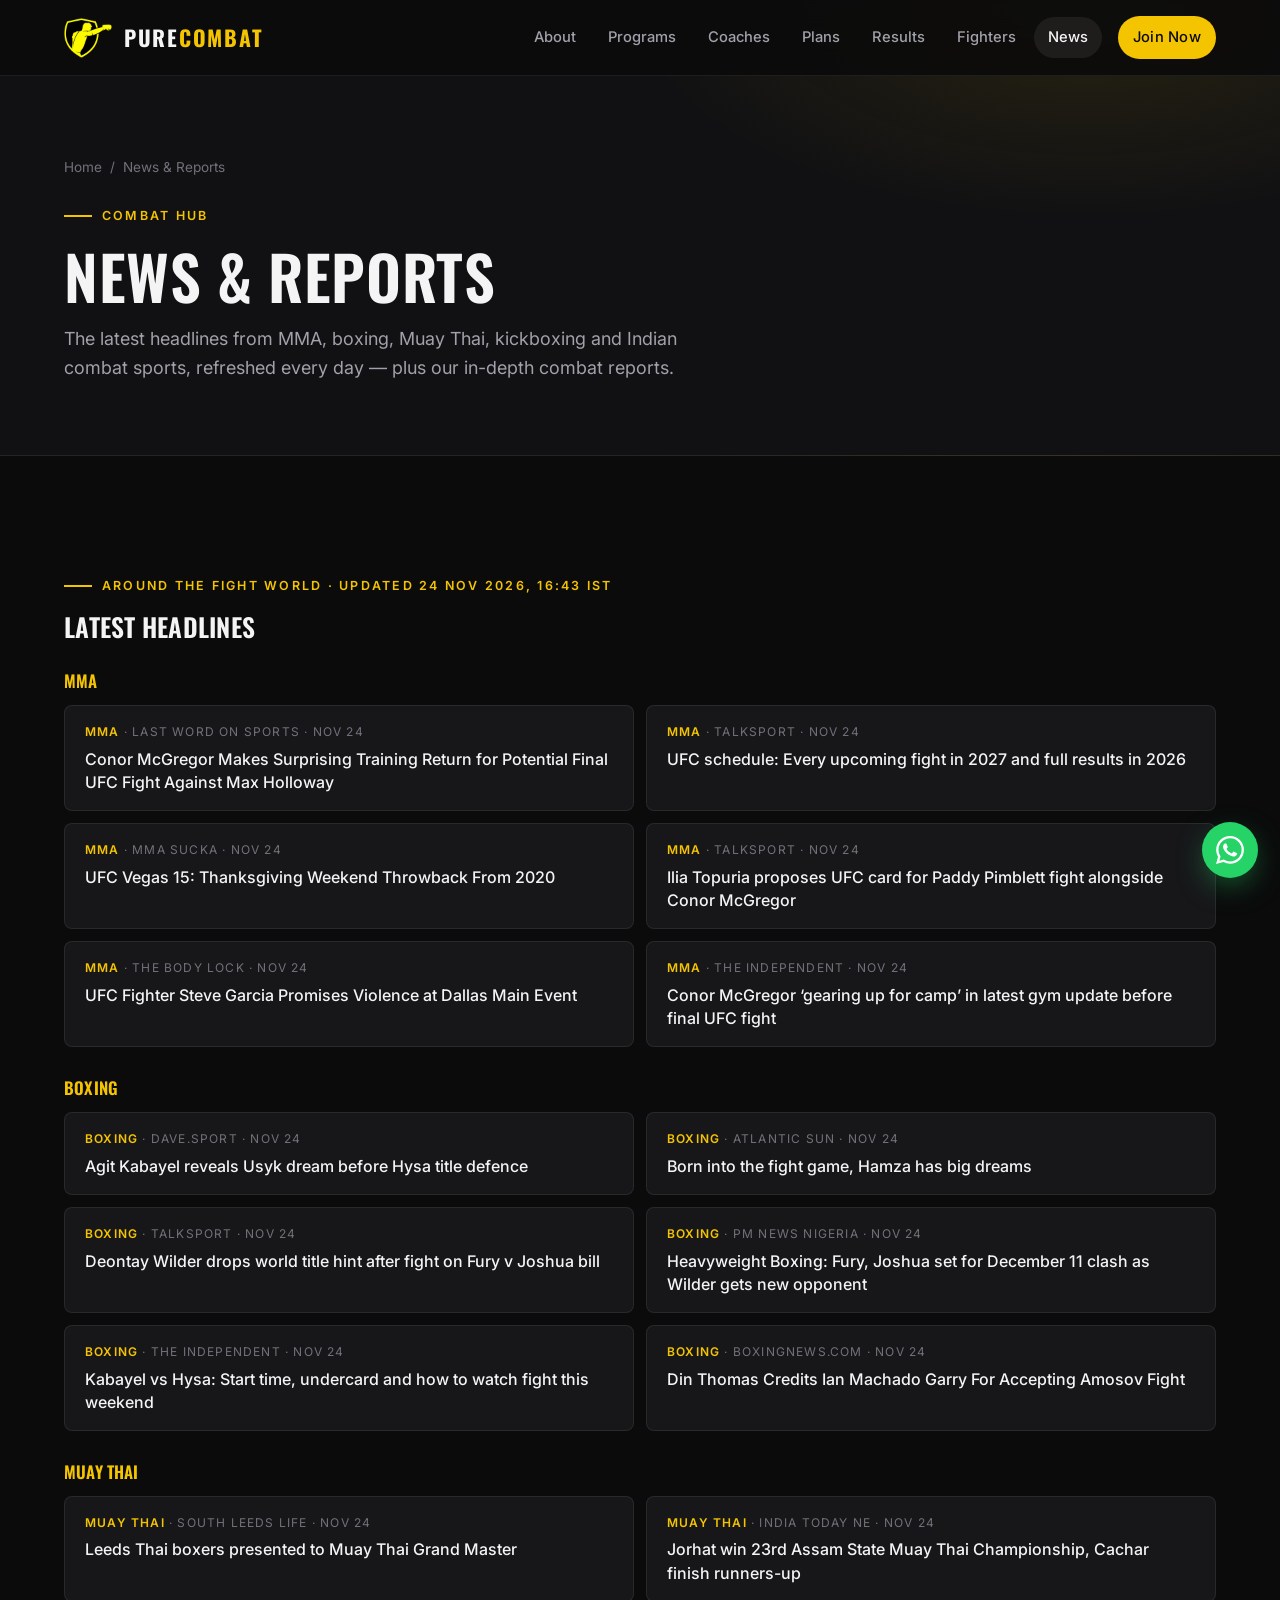
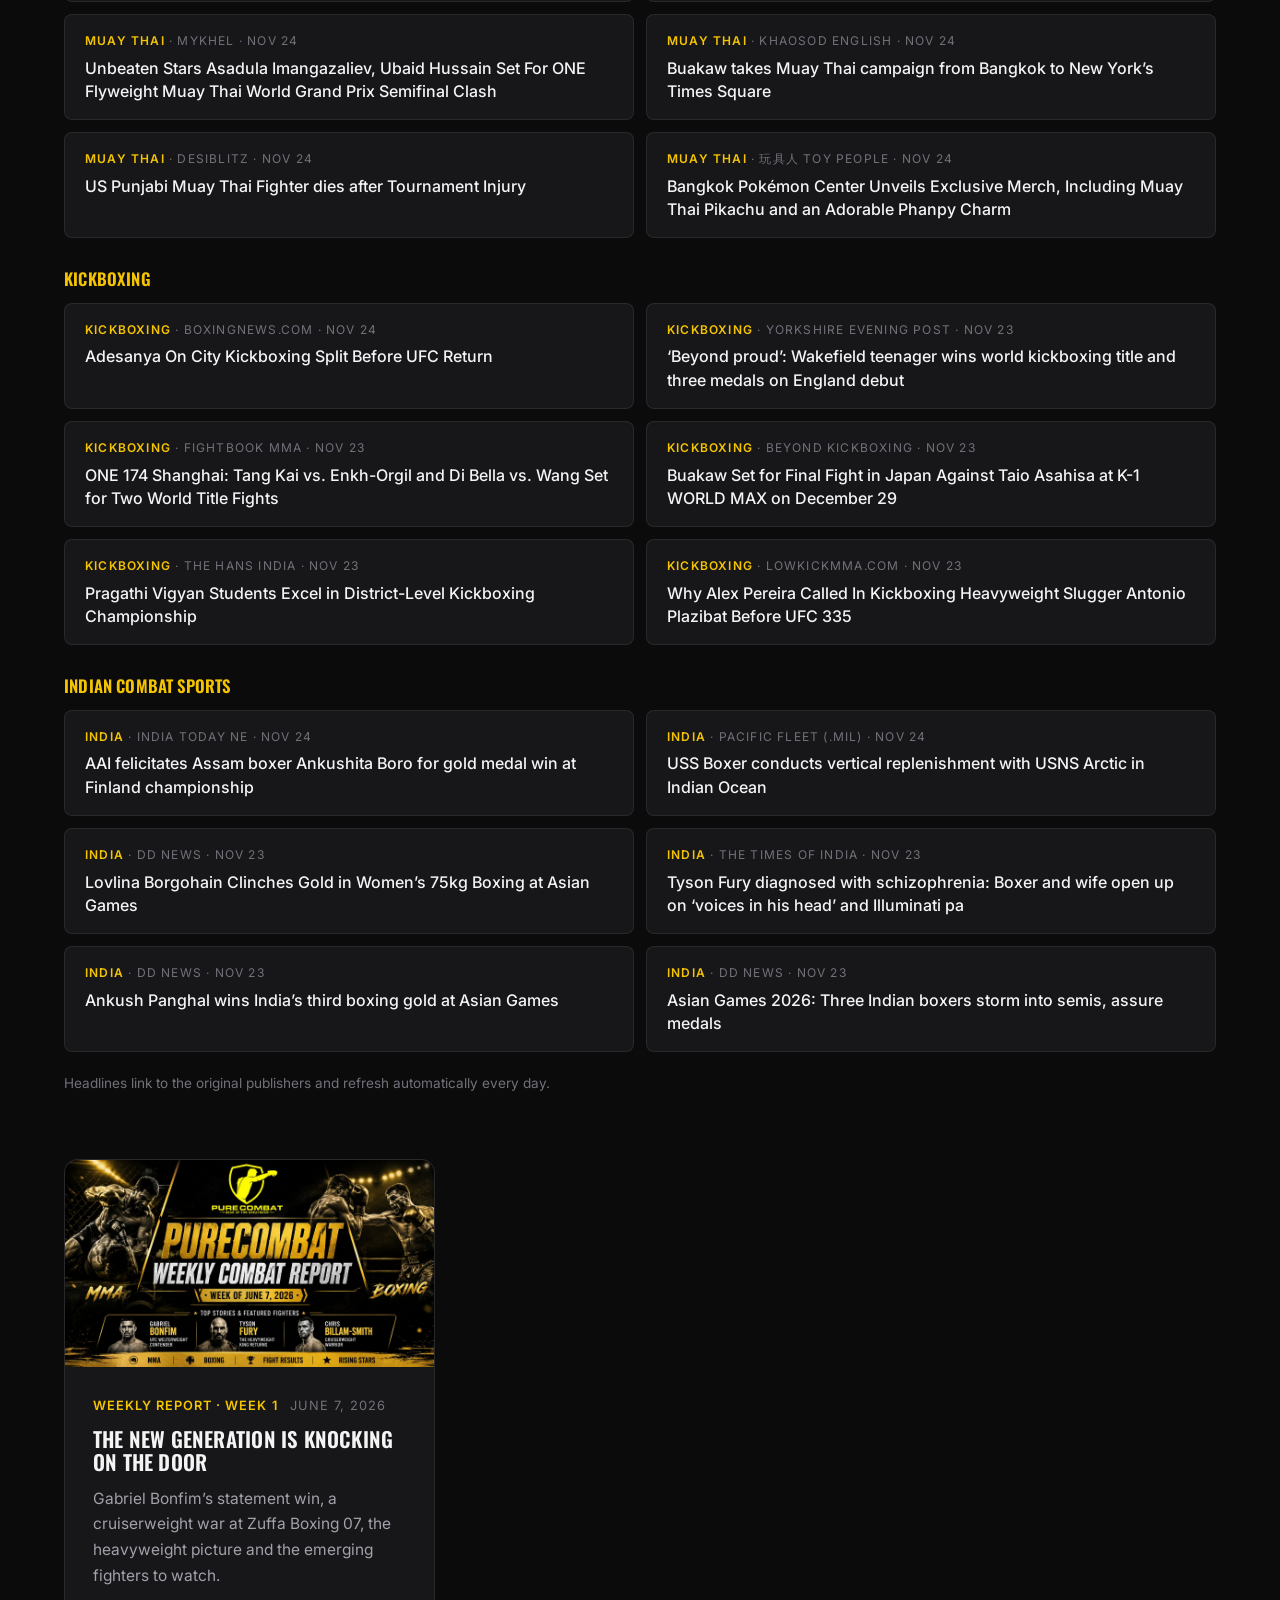
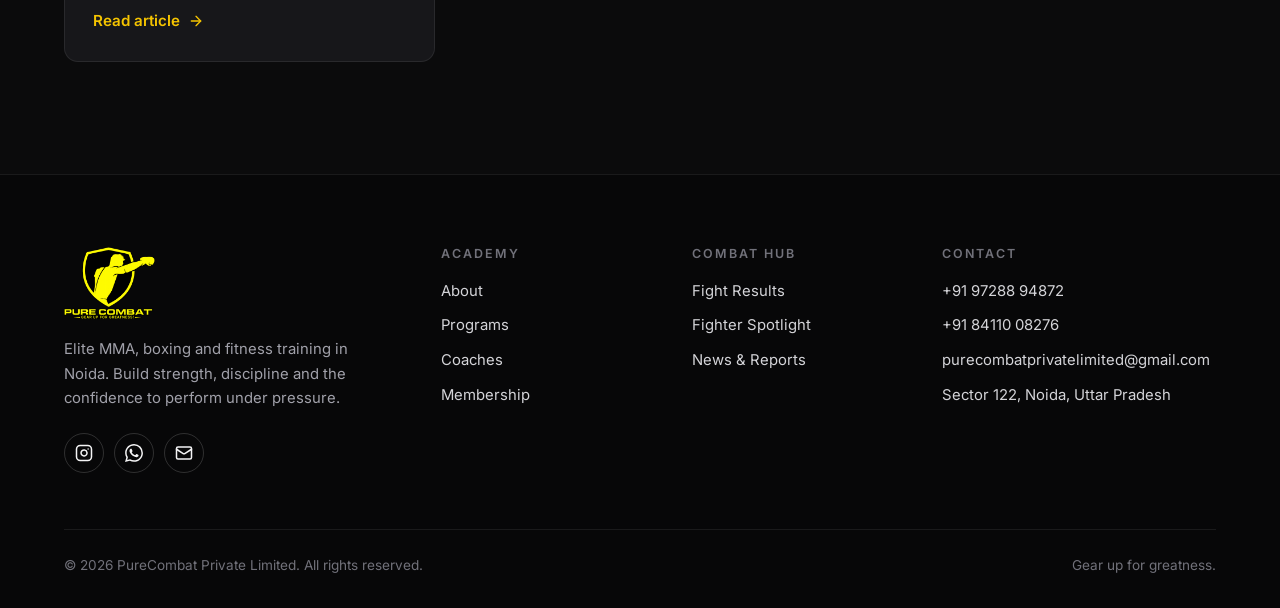
==== commit 72b6e103: "Combat Hub update 2026-11-24" ====
--- a/blogs.html
+++ b/blogs.html
@@ -60,50 +60,52 @@
     <div class="container">
       <!-- HUB:HEADLINES:START -->
       <div class="headlines reveal">
-        <span class="eyebrow">Around the fight world · Updated 23 Nov 2026, 14:49 IST</span>
+        <span class="eyebrow">Around the fight world · Updated 24 Nov 2026, 16:43 IST</span>
         <h2>Latest headlines</h2>
         <h3>MMA</h3>
         <ul class="headline-list">
-          <li><a href="https://news.google.com/rss/articles/[base64]?oc=5" target="_blank" rel="noopener nofollow"><small><b>MMA</b> · Sportskeeda · Nov 23</small><span>&quot;I accept your challenge&quot; - Magomed Ankalaev proposes fight date after Navajo Stirling&#x27;s call out</span></a></li>
-          <li><a href="https://news.google.com/rss/articles/[base64]?oc=5" target="_blank" rel="noopener nofollow"><small><b>MMA</b> · Vietnam.vn · Nov 23</small><span>Despite taking a kick to the head that caused temporary amnesia, the MMA fighter still won in an unbelievable fashion.</span></a></li>
-          <li><a href="https://news.google.com/rss/articles/CBMiggFBVV95cUxPb3RWWFQ3VTdRdE5KbHRqTG50TklqeE9fQ29qb21DTGxqeVZ4OTNGbl93V2VCT21nb3ZiajdHMmtkblliaVY3TDdrMDFOM2FDUGRUM25uUTNoNTZlNnMxSTl2X1N3NDB3WnpWQWxJWjRmNWNlSm9yR2Zsd1c2LWRGZGJn?oc=5" target="_blank" rel="noopener nofollow"><small><b>MMA</b> · The Sun · Nov 23</small><span>UFC star left unrecognisable with busted eye and blood all over disfigured face after horror beating</span></a></li>
-          <li><a href="https://news.google.com/rss/articles/[base64]?oc=5" target="_blank" rel="noopener nofollow"><small><b>MMA</b> · The Courier Mail · Nov 23</small><span>UFC featherweight champ swaps cage for crab pots in Whitsundays</span></a></li>
-          <li><a href="https://news.google.com/rss/articles/[base64]?oc=5" target="_blank" rel="noopener nofollow"><small><b>MMA</b> · MMA Sucka · Nov 23</small><span>Brendan Schaub&#x27;s Sinister UFC Plan for Usman Nurmagomedov</span></a></li>
-          <li><a href="https://news.google.com/rss/articles/CBMickFVX3lxTFBtcmhsWkZCTkpvQ1h0cURla2U2YThMS29nRG1IXzZRdEdHTF9wdHJKVXBIRnE3ZnZZYzQtM044WktKX2U1eEswYlpTWlRKcEZIVTdZLUZ3V20xc3F3WEplRjBRM3NmX1hrTmNDZld4SURSQQ?oc=5" target="_blank" rel="noopener nofollow"><small><b>MMA</b> · boxingnews.com · Nov 23</small><span>Ortega Told Coach &#x27;I Think I&#x27;m Done&#x27; Before UFC Qatar</span></a></li>
+          <li><a href="https://news.google.com/rss/articles/CBMifEFVX3lxTE9pOURPZlU2MExCdVg3X091aklaMmZVS2ZzbVNlMWFMb21TT0RuZDZva0xKT3B0NnJ4Z0xfVnplRlF0YTZaLWlwbXVVRUtZdzdkN2kzREhiWTY4d1pwOFJYVlo5X3gxeWNXeGZEemxNSDJNZFhjdVVKMDdjaWE?oc=5" target="_blank" rel="noopener nofollow"><small><b>MMA</b> · Last Word On Sports · Nov 24</small><span>Conor McGregor Makes Surprising Training Return for Potential Final UFC Fight Against Max Holloway</span></a></li>
+          <li><a href="https://news.google.com/rss/articles/[base64]?oc=5" target="_blank" rel="noopener nofollow"><small><b>MMA</b> · talkSPORT · Nov 24</small><span>UFC schedule: Every upcoming fight in 2027 and full results in 2026</span></a></li>
+          <li><a href="https://news.google.com/rss/articles/[base64]?oc=5" target="_blank" rel="noopener nofollow"><small><b>MMA</b> · MMA Sucka · Nov 24</small><span>UFC Vegas 15: Thanksgiving Weekend Throwback From 2020</span></a></li>
+          <li><a href="https://news.google.com/rss/articles/CBMikAFBVV95cUxNQmNocW9wRFlXM293dmYtcW95U2t3aXBJSjVhOU9jR0pNUXZLajlxQ1g4MDVmWGtmcHhET09KRlRzaWQ1SkxBWk9fSG1rR2VnOGpBTVVmcERkdTY5VzFsTk5JOHRqMFphYktQalNmclpxVjZfLXBWbHF5V2g1QXc1eThSaHRkZlFOTFhnT3prOE4?oc=5" target="_blank" rel="noopener nofollow"><small><b>MMA</b> · talkSPORT · Nov 24</small><span>Ilia Topuria proposes UFC card for Paddy Pimblett fight alongside Conor McGregor</span></a></li>
+          <li><a href="https://news.google.com/rss/articles/[base64]?oc=5" target="_blank" rel="noopener nofollow"><small><b>MMA</b> · The Body Lock · Nov 24</small><span>UFC Fighter Steve Garcia Promises Violence at Dallas Main Event</span></a></li>
+          <li><a href="https://news.google.com/rss/articles/[base64]?oc=5" target="_blank" rel="noopener nofollow"><small><b>MMA</b> · The Independent · Nov 24</small><span>Conor McGregor ‘gearing up for camp’ in latest gym update before final UFC fight</span></a></li>
         </ul>
         <h3>Boxing</h3>
         <ul class="headline-list">
-          <li><a href="https://news.google.com/rss/articles/CBMicEFVX3lxTE5ac2E4WFg3NlJkanIyZjItQ01oZHh0TExkdzd5RlFlVHBPQXM4NWpySEFTSmdfTVl3UVhzdzU1OFBhOHhRT0RSSXJpYUFaMUJMQzQxOVRRWC15OXFrQ1BxbU9BTl9VOU9Id0s0YzAzeW4?oc=5" target="_blank" rel="noopener nofollow"><small><b>Boxing</b> · Boxing News Online · Nov 23</small><span>Tyson Fury announces retirement u-turn ahead of Anthony Joshua fight</span></a></li>
-          <li><a href="https://news.google.com/rss/articles/[base64]?oc=5" target="_blank" rel="noopener nofollow"><small><b>Boxing</b> · SussexWorld · Nov 23</small><span>Crawley boxing star Chidi Amanwa makes it four professional wins out of four</span></a></li>
-          <li><a href="https://news.google.com/rss/articles/CBMigAFBVV95cUxQdlhsc1poY0xmOUwtbzRlTGRUN0prZHhwQnZ2M3puSDNhRGg1d0FuT2hhX1p0ZnlHQ2NKYUlkTWEyVXE1aWdzcnNKZXh0Q3J2WEc2VjlQT1lSUzJpQmQyUlB0LVZNUGFYQTRwczRzMDZ4Nlp0SnpGNHBUS0g1MjdvYQ?oc=5" target="_blank" rel="noopener nofollow"><small><b>Boxing</b> · British Boxing News · Nov 23</small><span>Charlie Edwards tales on undefeated champion in Ghana on December 20</span></a></li>
-          <li><a href="https://news.google.com/rss/articles/[base64]?oc=5" target="_blank" rel="noopener nofollow"><small><b>Boxing</b> · Indiatimes · Nov 23</small><span>GTA 6 Jake Paul Easter egg guide: How to find Rockstar&#x27;s hilarious Mike Tyson fight parody featuring 86-yr-old boxer and dialysis machine joke?</span></a></li>
-          <li><a href="https://news.google.com/rss/articles/CBMidkFVX3lxTE5JY2dmZUdqZlF3dWY1VF9Gck5uQVUyTDlMTk1TY2pqOFdLckpNMUExZzd1alRtQ0VDSU1vNGpFV0VKSDNORHdabnp5ZmhIdE9MUGVQRlhBaDY2STMzYktnd21DSV9scUJNRkdjQ0xhdERGX2Y3ckE?oc=5" target="_blank" rel="noopener nofollow"><small><b>Boxing</b> · Boxing News Online · Nov 23</small><span>Daniel Dubois makes it clear which major fight he wants in 2027</span></a></li>
-          <li><a href="https://news.google.com/rss/articles/CBMijAFBVV95cUxNc2JhbVMzb2ZwMEREMF9HZXk5ZlpmZUZ2MEdWelhfaUE4NE5BT3JfRmJLSFFxbjY1ZkxETkZSOUR2ZDFRU0hHbEtjdDQxcU42cUMxaHRCUzZvbjJTSE9MdWZlX1dkSVAwWGRqOTRpYjRFR1hhMkhIdlRQR0xYYlU2NHdnZ3dJRC1Pc25nWQ?oc=5" target="_blank" rel="noopener nofollow"><small><b>Boxing</b> · boxingnews.com · Nov 23</small><span>Why Amanda Nunes Lost the Grappling Battle to Kayla Harrison</span></a></li>
+          <li><a href="https://news.google.com/rss/articles/CBMibkFVX3lxTE15WWRIM3lhNkVrY0Y5WVdiV2hqWklFcWZHYVVLc1c1dFY5ZFUwRktCWW41b29QclBqN2Y5LWQxaUlJek1NX290MGZVeDBmQmh5amd2QmZXdkZ5Y1haOXplNDNhanUzUHJKUkdlNF9R?oc=5" target="_blank" rel="noopener nofollow"><small><b>Boxing</b> · Dave.Sport · Nov 24</small><span>Agit Kabayel reveals Usyk dream before Hysa title defence</span></a></li>
+          <li><a href="https://news.google.com/rss/articles/[base64]?oc=5" target="_blank" rel="noopener nofollow"><small><b>Boxing</b> · Atlantic Sun · Nov 24</small><span>Born into the fight game, Hamza has big dreams</span></a></li>
+          <li><a href="https://news.google.com/rss/articles/[base64]?oc=5" target="_blank" rel="noopener nofollow"><small><b>Boxing</b> · talkSPORT · Nov 24</small><span>Deontay Wilder drops world title hint after fight on Fury v Joshua bill</span></a></li>
+          <li><a href="https://news.google.com/rss/articles/[base64]?oc=5" target="_blank" rel="noopener nofollow"><small><b>Boxing</b> · PM News Nigeria · Nov 24</small><span>Heavyweight Boxing: Fury, Joshua set for December 11 clash as Wilder gets new opponent</span></a></li>
+          <li><a href="https://news.google.com/rss/articles/[base64]?oc=5" target="_blank" rel="noopener nofollow"><small><b>Boxing</b> · The Independent · Nov 24</small><span>Kabayel vs Hysa: Start time, undercard and how to watch fight this weekend</span></a></li>
+          <li><a href="https://news.google.com/rss/articles/CBMiekFVX3lxTE02TFNxVm5PZm5rSU42WjRzazV5YkVFV1V1RHNPRlRTeG5yYWNHOWUwOERNYXVFZzdCVGs5bXptem45bkVwQXlxOWpiZGEzZ0I0eWExT2lzZTJsU1k0N3N4Q3JwSTRIODgybUdmZWYwdmdrdmNrRzBSbE9B?oc=5" target="_blank" rel="noopener nofollow"><small><b>Boxing</b> · boxingnews.com · Nov 24</small><span>Din Thomas Credits Ian Machado Garry For Accepting Amosov Fight</span></a></li>
         </ul>
         <h3>Muay Thai</h3>
         <ul class="headline-list">
-          <li><a href="https://news.google.com/rss/articles/[base64]?oc=5" target="_blank" rel="noopener nofollow"><small><b>Muay Thai</b> · The Daily Star · Nov 23</small><span>Gazi Arnaz Ahmed: Punching her way into Bangladesh&#x27;s Muay Thai scene</span></a></li>
-          <li><a href="https://news.google.com/rss/articles/[base64]?oc=5" target="_blank" rel="noopener nofollow"><small><b>Muay Thai</b> · MiddleEasy · Nov 23</small><span>Denkriangkrai vs. Thway Lin Htet Headlines ONE Friday Fights 180 Full Card</span></a></li>
-          <li><a href="https://news.google.com/rss/articles/CBMiZkFVX3lxTE90VGJLTTNMbDBiUTcyYUNkeElFRllPOEE4T0F0MHBoZEF2RGhYMVoyQWR4aUt4WkZkUVcybDJicy1UWUtMbDA3NU1fWVo5WDQ3NEpuVERWS2dfY1ZPSUU1M3AxVzZKdw?oc=5" target="_blank" rel="noopener nofollow"><small><b>Muay Thai</b> · EkSukoon · Nov 23</small><span>Vismaya Mohanlal: Age, Movies, Book and Muay Thai</span></a></li>
-          <li><a href="https://news.google.com/rss/articles/[base64]?oc=5" target="_blank" rel="noopener nofollow"><small><b>Muay Thai</b> · Khaleej Times · Nov 23</small><span>Video: Dubai gym flies in Muay Thai coach&#x27;s family from Thailand in touching reunion</span></a></li>
-          <li><a href="https://news.google.com/rss/articles/[base64]?oc=5" target="_blank" rel="noopener nofollow"><small><b>Muay Thai</b> · KTNV Las Vegas · Nov 23</small><span>Inside Pinto Muay Thai: The Henderson gym building U.S. and world champions of all ages</span></a></li>
-          <li><a href="https://news.google.com/rss/articles/[base64]?oc=5" target="_blank" rel="noopener nofollow"><small><b>Muay Thai</b> · ONE Championship · Nov 23</small><span>The Final Four Chasing Glory In The Flyweight Muay Thai World Grand Prix</span></a></li>
+          <li><a href="https://news.google.com/rss/articles/CBMiiAFBVV95cUxPekZBY1hDbXBicEsyWFNnVEd1bHBSOS1uZC1VeWxtSURQRnlGVDhPSlZmNVctcVB6TVROR0Uzd0xSTTlYMmg3X2Y0UU1BUG9QMEpqdW9VWUp6N0V1Yl9Bd1Bubk9faWROVnVtbkpHQXU3UTlXNGo1b3h2TlZXVzNqOVljZUR6WUJC?oc=5" target="_blank" rel="noopener nofollow"><small><b>Muay Thai</b> · South Leeds Life · Nov 24</small><span>Leeds Thai boxers presented to Muay Thai Grand Master</span></a></li>
+          <li><a href="https://news.google.com/rss/articles/[base64]?oc=5" target="_blank" rel="noopener nofollow"><small><b>Muay Thai</b> · India Today NE · Nov 24</small><span>Jorhat win 23rd Assam State Muay Thai Championship, Cachar finish runners-up</span></a></li>
+          <li><a href="https://news.google.com/rss/articles/[base64]?oc=5" target="_blank" rel="noopener nofollow"><small><b>Muay Thai</b> · myKhel · Nov 24</small><span>Unbeaten Stars Asadula Imangazaliev, Ubaid Hussain Set For ONE Flyweight Muay Thai World Grand Prix Semifinal Clash</span></a></li>
+          <li><a href="https://news.google.com/rss/articles/[base64]?oc=5" target="_blank" rel="noopener nofollow"><small><b>Muay Thai</b> · Khaosod English · Nov 24</small><span>Buakaw takes Muay Thai campaign from Bangkok to New York’s Times Square</span></a></li>
+          <li><a href="https://news.google.com/rss/articles/[base64]?oc=5" target="_blank" rel="noopener nofollow"><small><b>Muay Thai</b> · DESIblitz · Nov 24</small><span>US Punjabi Muay Thai Fighter dies after Tournament Injury</span></a></li>
+          <li><a href="https://news.google.com/rss/articles/CBMiUEFVX3lxTE5uN1lWRmNUQ3lKZDJUZzdqOTd4UDBCNkV4bVJPVTc5ZXFvLWl1M2ZiWFA3cXpHeTNEVkZ6Wjhoc0NjLVkzLU41VTZZLTFHNFNP?oc=5" target="_blank" rel="noopener nofollow"><small><b>Muay Thai</b> · 玩具人 TOY PEOPLE · Nov 24</small><span>Bangkok Pokémon Center Unveils Exclusive Merch, Including Muay Thai Pikachu and an Adorable Phanpy Charm</span></a></li>
         </ul>
         <h3>Kickboxing</h3>
         <ul class="headline-list">
-          <li><a href="https://news.google.com/rss/articles/[base64]?oc=5" target="_blank" rel="noopener nofollow"><small><b>Kickboxing</b> · Sportskeeda · Nov 23</small><span>Alex Pereira brings in GLORY heavyweight as sparring partner before Sergei Pavlovich fight</span></a></li>
-          <li><a href="https://news.google.com/rss/articles/[base64]?oc=5" target="_blank" rel="noopener nofollow"><small><b>Kickboxing</b> · vijesti.me · Nov 22</small><span>Big kickboxing tournament on November 27th in Cetinje, Borozan in the fight of the evening</span></a></li>
-          <li><a href="https://news.google.com/rss/articles/CBMidEFVX3lxTFBsTUc3SGxOTlRhWGpDTmU5MUJLUEhFTm0teFd3TGZ5cWFoMW96Q2JWZjVyTzZ5YzFlOWJmV3ZBQjREQ19fNFFpY1BjYnctTHFtMWhaWThka0xzTzlRbjFMa2RTbTFRbWhfMlZaOGl3dl8tYlVM?oc=5" target="_blank" rel="noopener nofollow"><small><b>Kickboxing</b> · The Orcadian Online · Nov 22</small><span>Kickboxing champion takes on new challenge</span></a></li>
-          <li><a href="https://news.google.com/rss/articles/[base64]?oc=5" target="_blank" rel="noopener nofollow"><small><b>Kickboxing</b> · Wakefield Express · Nov 22</small><span>Wakefield teen wins world kickboxing title and three medals on debut</span></a></li>
-          <li><a href="https://news.google.com/rss/articles/[base64]?oc=5" target="_blank" rel="noopener nofollow"><small><b>Kickboxing</b> · MiddleEasy · Nov 22</small><span>James Condé Joins ONE Championship’s Featherweight Kickboxing Roster</span></a></li>
-          <li><a href="https://news.google.com/rss/articles/[base64]?oc=5" target="_blank" rel="noopener nofollow"><small><b>Kickboxing</b> · DAZN · Nov 22</small><span>Kickboxing | Fight Clubbing #45 - Lamezia Terme</span></a></li>
+          <li><a href="https://news.google.com/rss/articles/CBMiakFVX3lxTE44MnlXM1VCay1jU2xKZGpoRXAxU2dfbEFKUGxBWFBuVlAzUjMtXzkzLUlabnMtYUZKUkh3a2djWUNFOGdtX3hGS0t2ZEFxNTNFNEZyTGk1LWdkS0hFVzlFdktSd0hVbmNfcGc?oc=5" target="_blank" rel="noopener nofollow"><small><b>Kickboxing</b> · boxingnews.com · Nov 24</small><span>Adesanya On City Kickboxing Split Before UFC Return</span></a></li>
+          <li><a href="https://news.google.com/rss/articles/[base64]?oc=5" target="_blank" rel="noopener nofollow"><small><b>Kickboxing</b> · Yorkshire Evening Post · Nov 23</small><span>‘Beyond proud’: Wakefield teenager wins world kickboxing title and three medals on England debut</span></a></li>
+          <li><a href="https://news.google.com/rss/articles/[base64]?oc=5" target="_blank" rel="noopener nofollow"><small><b>Kickboxing</b> · FightBook MMA · Nov 23</small><span>ONE 174 Shanghai: Tang Kai vs. Enkh-Orgil and Di Bella vs. Wang Set for Two World Title Fights</span></a></li>
+          <li><a href="https://news.google.com/rss/articles/[base64]?oc=5" target="_blank" rel="noopener nofollow"><small><b>Kickboxing</b> · Beyond Kickboxing · Nov 23</small><span>Buakaw Set for Final Fight in Japan Against Taio Asahisa at K-1 WORLD MAX on December 29</span></a></li>
+          <li><a href="https://news.google.com/rss/articles/[base64]?oc=5" target="_blank" rel="noopener nofollow"><small><b>Kickboxing</b> · The Hans India · Nov 23</small><span>Pragathi Vigyan Students Excel in District-Level Kickboxing Championship</span></a></li>
+          <li><a href="https://news.google.com/rss/articles/CBMijwFBVV95cUxPVlFOQUlIU1h5X3pKcGRnRnFndFhMYzEyOGdRQ21HRzdrZnhtVk5EY1JzZWtjeklucFdUNFkzNG41Z0c0eU5iSzF6aTAyb2FjcERvSGxtbk8wZ3dFSzB3RTFKSWxoV21NOVRpZkliN3Y4WEVKWmlpNDVtNVp6S2pzV1RzdlJoVXpJZzY3YlBVdw?oc=5" target="_blank" rel="noopener nofollow"><small><b>Kickboxing</b> · LowKickMMA.com · Nov 23</small><span>Why Alex Pereira Called In Kickboxing Heavyweight Slugger Antonio Plazibat Before UFC 335</span></a></li>
         </ul>
         <h3>Indian combat sports</h3>
         <ul class="headline-list">
-          <li><a href="https://news.google.com/rss/articles/CBMiZkFVX3lxTE0tNG1jdXNnWFczYWt2WExhLUsxQ3p3b0RrWWNQQVJnT3lYSW9DY3pqLU81TzJ2aGNkWVp1anF2VWlSWFAyM2pob2xBejk3b3RCaUtHSEIwNUxhaE9SNkVKcXd6Q1FPQQ?oc=5" target="_blank" rel="noopener nofollow"><small><b>India</b> · boxingnews.com · Nov 23</small><span>Joshua Van On Potential UFC Event In India</span></a></li>
-          <li><a href="https://news.google.com/rss/articles/[base64]?oc=5" target="_blank" rel="noopener nofollow"><small><b>India</b> · IndulgExpress · Nov 22</small><span>Two original symphonies mark a new chapter for Chennai&#x27;s MMA</span></a></li>
-          <li><a href="https://news.google.com/rss/articles/[base64]?oc=5" target="_blank" rel="noopener nofollow"><small><b>India</b> · NDTV Sports · Nov 21</small><span>Exclusive: UFC Fight Night In India May No Longer Be A Distant Dream</span></a></li>
-          <li><a href="https://news.google.com/rss/articles/[base64]?oc=5" target="_blank" rel="noopener nofollow"><small><b>India</b> · IndulgExpress · Nov 20</small><span>UFC Qatar Live Streaming: Jiri Prochazka Vs Navajo Stirling, date, time, full fight card and how to watch in India</span></a></li>
+          <li><a href="https://news.google.com/rss/articles/[base64]?oc=5" target="_blank" rel="noopener nofollow"><small><b>India</b> · India Today NE · Nov 24</small><span>AAI felicitates Assam boxer Ankushita Boro for gold medal win at Finland championship</span></a></li>
+          <li><a href="https://news.google.com/rss/articles/CBMiakFVX3lxTFBSV21JSlhuU0RkZXRvNm5DT0NjQXlMaWxyUk03UzVRR010dkNmSFhXblJ2RWt1d09maHdLNmx2LUdaeDlHVjVPRUxUeGtSNjNyYWJXREZXTHlCbFpvekxlVzFUbTljWWNkWUE?oc=5" target="_blank" rel="noopener nofollow"><small><b>India</b> · Pacific Fleet (.mil) · Nov 24</small><span>USS Boxer conducts vertical replenishment with USNS Arctic in Indian Ocean</span></a></li>
+          <li><a href="https://news.google.com/rss/articles/[base64]?oc=5" target="_blank" rel="noopener nofollow"><small><b>India</b> · DD News · Nov 23</small><span>Lovlina Borgohain Clinches Gold in Women’s 75kg Boxing at Asian Games</span></a></li>
+          <li><a href="https://news.google.com/rss/articles/[base64]?oc=5" target="_blank" rel="noopener nofollow"><small><b>India</b> · The Times of India · Nov 23</small><span>Tyson Fury diagnosed with schizophrenia: Boxer and wife open up on ‘voices in his head’ and Illuminati pa</span></a></li>
+          <li><a href="https://news.google.com/rss/articles/CBMijgFBVV95cUxNYUFTUXE2Mnk5b2U0QU5ycXdVWjJvNWw0X21VOHd4REMwaW84NHpvN3pTcHdCUk9kakVxQ3ZUSjhGQ2JfMkNlMVF0ckREZnlQWS1kSHFQMHJGd1loR1hnVkxwUnRyb1JQMTMxX2VfbjhVVHZmUm9aZXd0SHU1OThRQ2hJaTRpbTdRdWNMTFN3?oc=5" target="_blank" rel="noopener nofollow"><small><b>India</b> · DD News · Nov 23</small><span>Ankush Panghal wins India’s third boxing gold at Asian Games</span></a></li>
+          <li><a href="https://news.google.com/rss/articles/[base64]?oc=5" target="_blank" rel="noopener nofollow"><small><b>India</b> · DD News · Nov 23</small><span>Asian Games 2026: Three Indian boxers storm into semis, assure medals</span></a></li>
         </ul>
         <p class="headlines-note">Headlines link to the original publishers and refresh automatically every day.</p>
       </div>
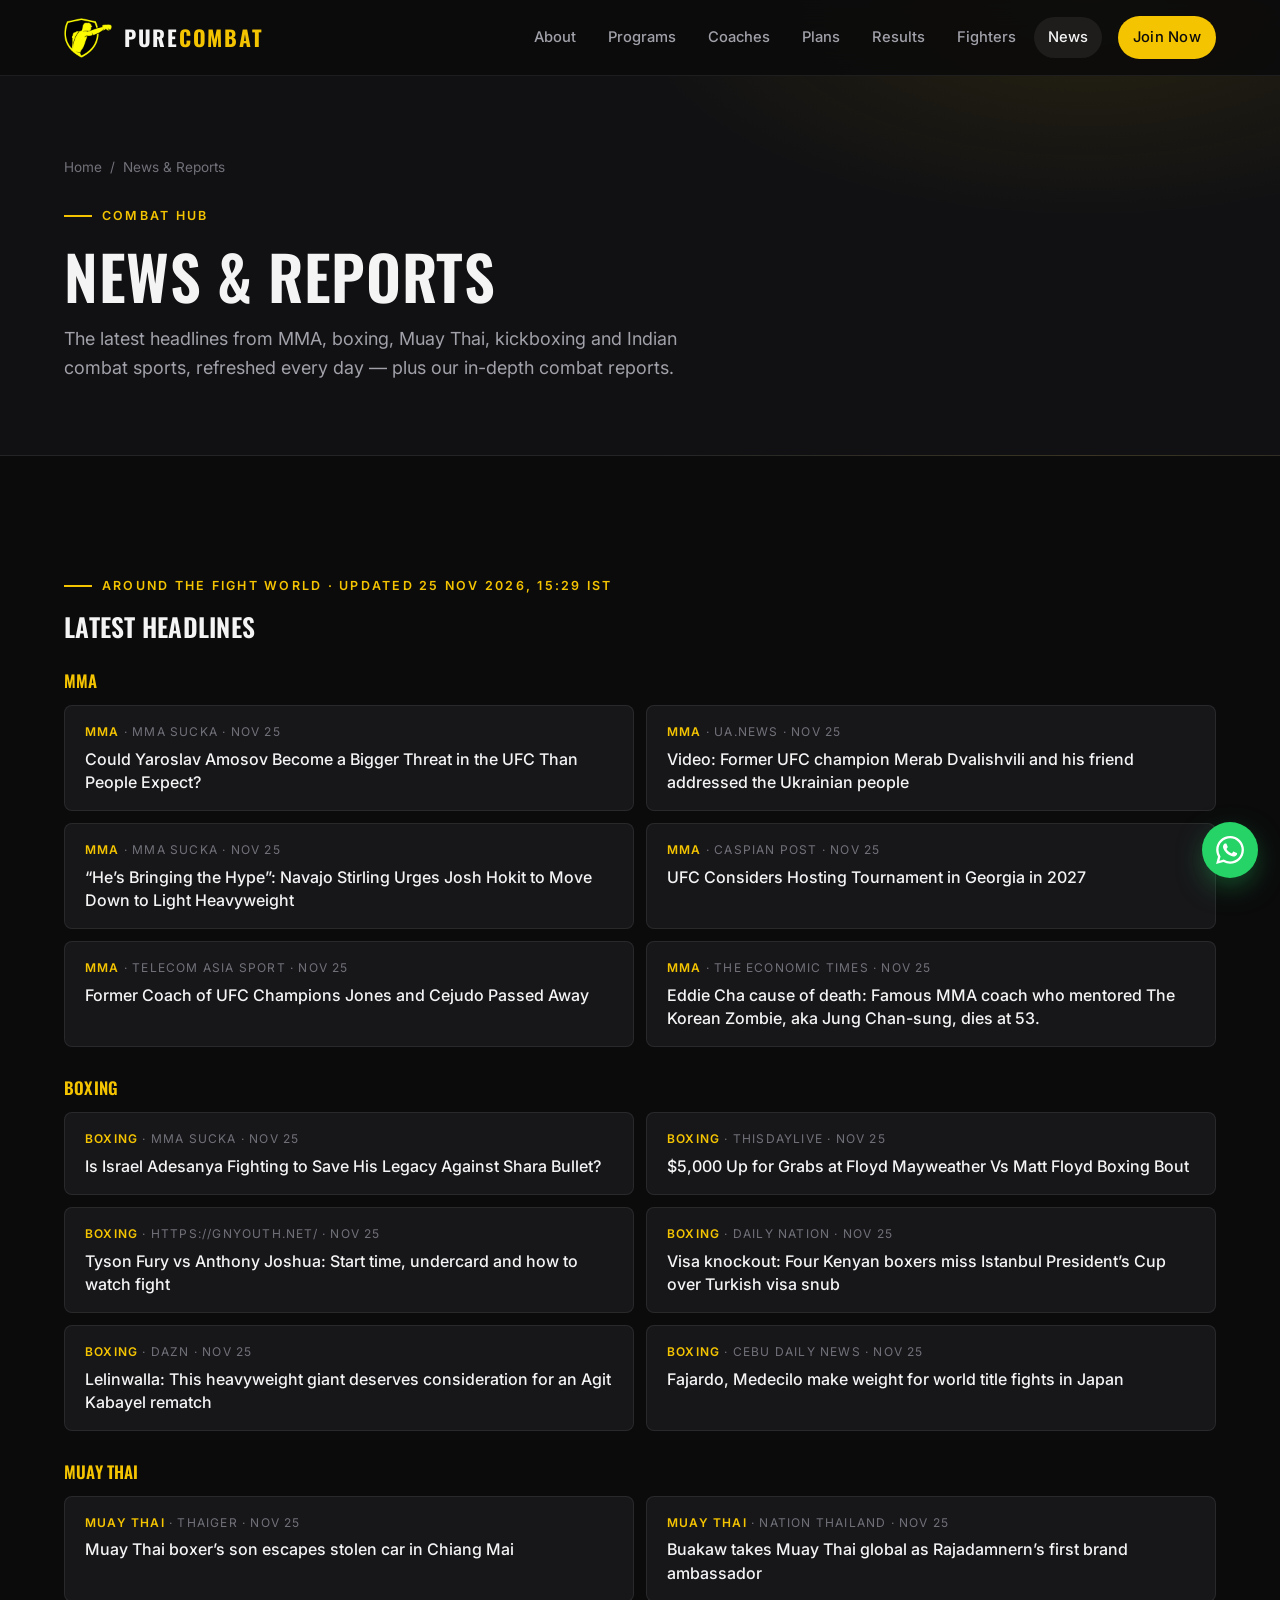
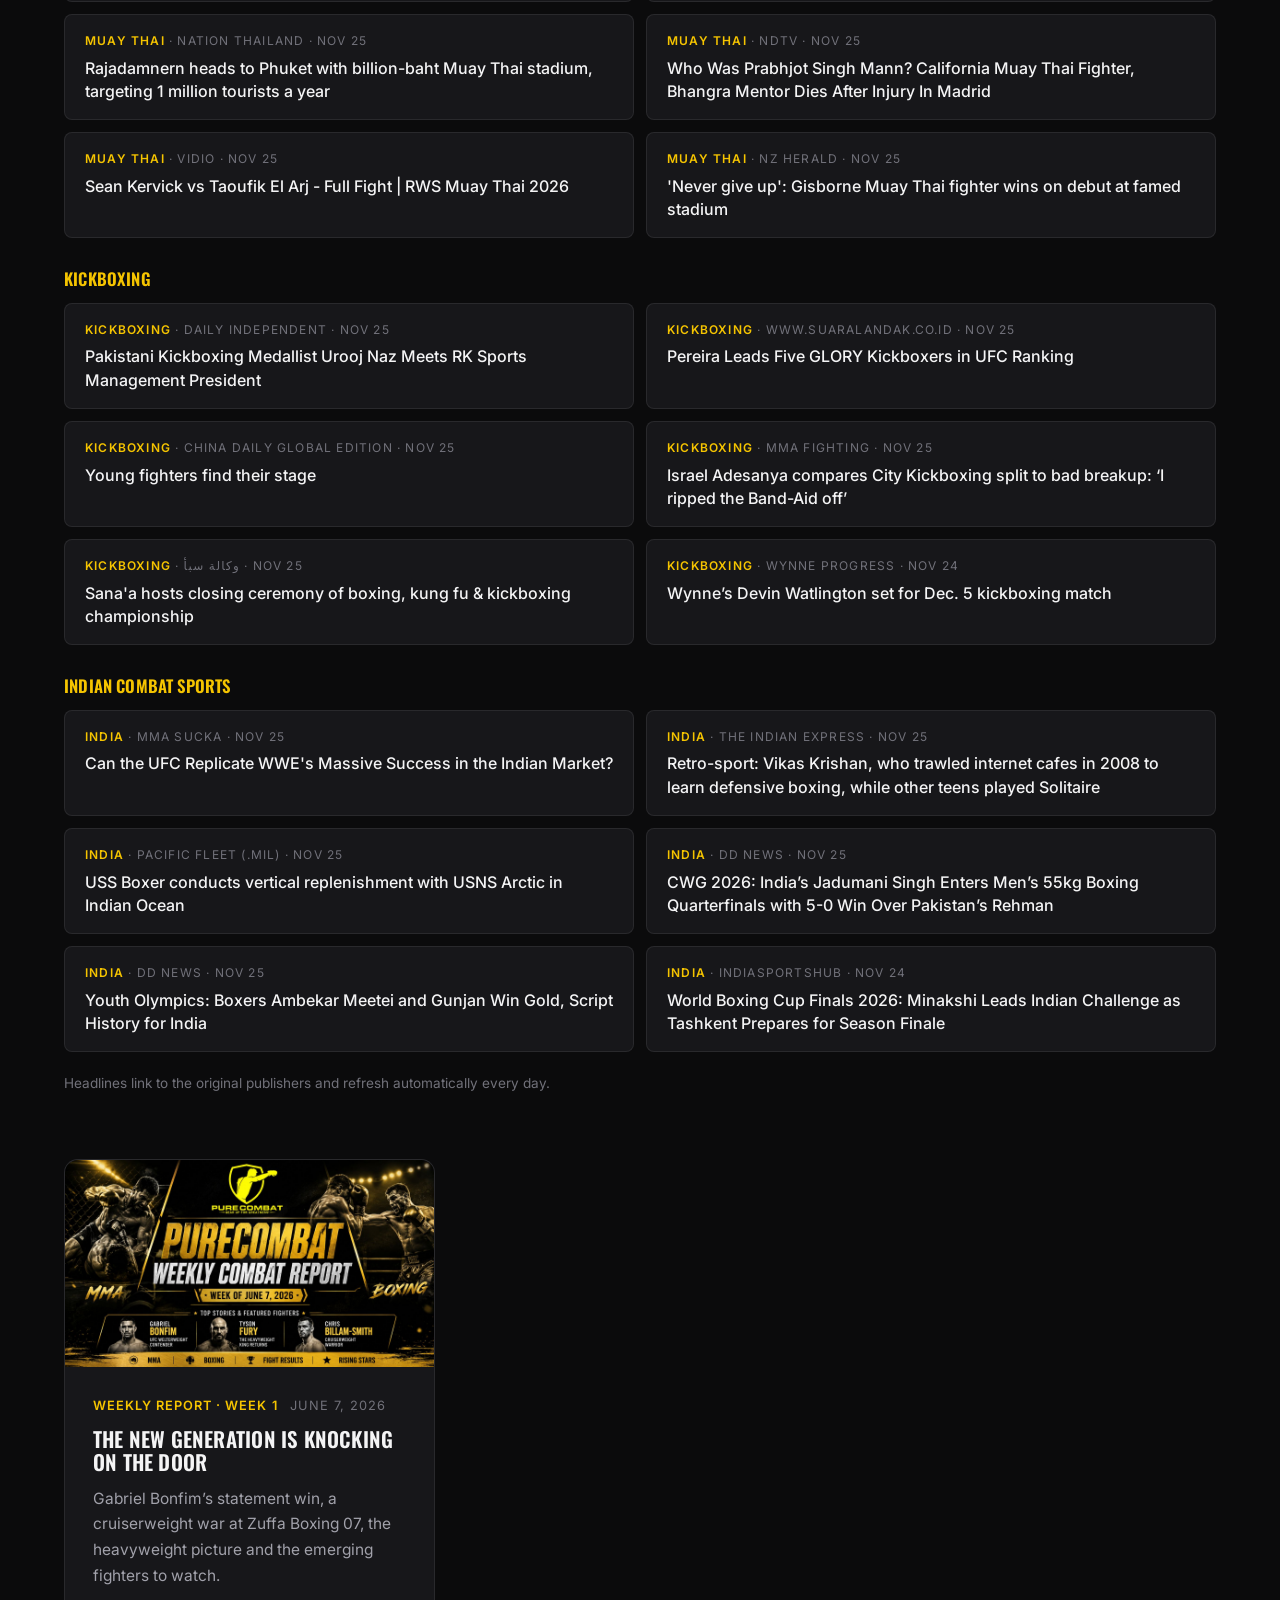
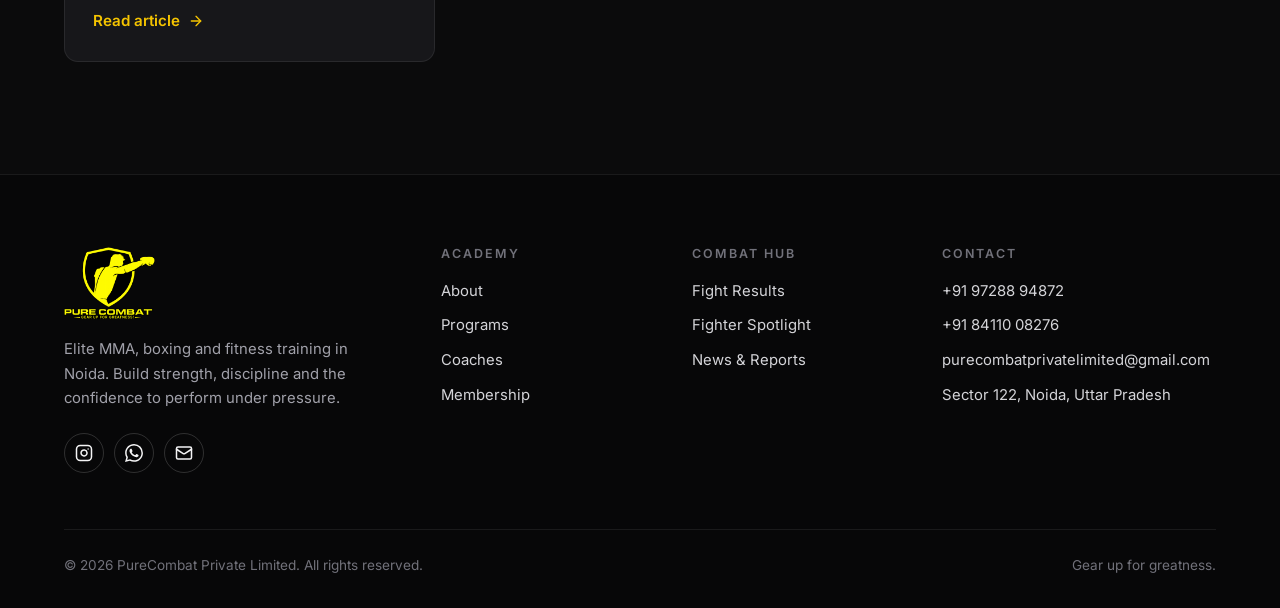
==== commit 98bc14bc: "Combat Hub update 2026-11-25" ====
--- a/blogs.html
+++ b/blogs.html
@@ -60,52 +60,52 @@
     <div class="container">
       <!-- HUB:HEADLINES:START -->
       <div class="headlines reveal">
-        <span class="eyebrow">Around the fight world · Updated 24 Nov 2026, 16:43 IST</span>
+        <span class="eyebrow">Around the fight world · Updated 25 Nov 2026, 15:29 IST</span>
         <h2>Latest headlines</h2>
         <h3>MMA</h3>
         <ul class="headline-list">
-          <li><a href="https://news.google.com/rss/articles/CBMifEFVX3lxTE9pOURPZlU2MExCdVg3X091aklaMmZVS2ZzbVNlMWFMb21TT0RuZDZva0xKT3B0NnJ4Z0xfVnplRlF0YTZaLWlwbXVVRUtZdzdkN2kzREhiWTY4d1pwOFJYVlo5X3gxeWNXeGZEemxNSDJNZFhjdVVKMDdjaWE?oc=5" target="_blank" rel="noopener nofollow"><small><b>MMA</b> · Last Word On Sports · Nov 24</small><span>Conor McGregor Makes Surprising Training Return for Potential Final UFC Fight Against Max Holloway</span></a></li>
-          <li><a href="https://news.google.com/rss/articles/[base64]?oc=5" target="_blank" rel="noopener nofollow"><small><b>MMA</b> · talkSPORT · Nov 24</small><span>UFC schedule: Every upcoming fight in 2027 and full results in 2026</span></a></li>
-          <li><a href="https://news.google.com/rss/articles/[base64]?oc=5" target="_blank" rel="noopener nofollow"><small><b>MMA</b> · MMA Sucka · Nov 24</small><span>UFC Vegas 15: Thanksgiving Weekend Throwback From 2020</span></a></li>
-          <li><a href="https://news.google.com/rss/articles/CBMikAFBVV95cUxNQmNocW9wRFlXM293dmYtcW95U2t3aXBJSjVhOU9jR0pNUXZLajlxQ1g4MDVmWGtmcHhET09KRlRzaWQ1SkxBWk9fSG1rR2VnOGpBTVVmcERkdTY5VzFsTk5JOHRqMFphYktQalNmclpxVjZfLXBWbHF5V2g1QXc1eThSaHRkZlFOTFhnT3prOE4?oc=5" target="_blank" rel="noopener nofollow"><small><b>MMA</b> · talkSPORT · Nov 24</small><span>Ilia Topuria proposes UFC card for Paddy Pimblett fight alongside Conor McGregor</span></a></li>
-          <li><a href="https://news.google.com/rss/articles/[base64]?oc=5" target="_blank" rel="noopener nofollow"><small><b>MMA</b> · The Body Lock · Nov 24</small><span>UFC Fighter Steve Garcia Promises Violence at Dallas Main Event</span></a></li>
-          <li><a href="https://news.google.com/rss/articles/[base64]?oc=5" target="_blank" rel="noopener nofollow"><small><b>MMA</b> · The Independent · Nov 24</small><span>Conor McGregor ‘gearing up for camp’ in latest gym update before final UFC fight</span></a></li>
+          <li><a href="https://news.google.com/rss/articles/[base64]?oc=5" target="_blank" rel="noopener nofollow"><small><b>MMA</b> · MMA Sucka · Nov 25</small><span>Could Yaroslav Amosov Become a Bigger Threat in the UFC Than People Expect?</span></a></li>
+          <li><a href="https://news.google.com/rss/articles/[base64]?oc=5" target="_blank" rel="noopener nofollow"><small><b>MMA</b> · UA.NEWS · Nov 25</small><span>Video: Former UFC champion Merab Dvalishvili and his friend addressed the Ukrainian people</span></a></li>
+          <li><a href="https://news.google.com/rss/articles/[base64]?oc=5" target="_blank" rel="noopener nofollow"><small><b>MMA</b> · MMA Sucka · Nov 25</small><span>“He’s Bringing the Hype”: Navajo Stirling Urges Josh Hokit to Move Down to Light Heavyweight</span></a></li>
+          <li><a href="https://news.google.com/rss/articles/CBMiiwFBVV95cUxOX2Nxd1ZaaUphUVUyZ3hMdlJJMWtPdHY3VHdiRkdkSXRlMVhJZldacFIyS1dQMmVuTVNDRjJDSVRxOEZQcHVhZDh1eU9wdG5GSEd4RG5OakF2NDZOVVhvS1FHdnBPcV9qNFRYZTBZUXdNNHEtLTRCUVBqVWVIaUpKNEdfT0ZZQzJjTkxV?oc=5" target="_blank" rel="noopener nofollow"><small><b>MMA</b> · Caspian Post · Nov 25</small><span>UFC Considers Hosting Tournament in Georgia in 2027</span></a></li>
+          <li><a href="https://news.google.com/rss/articles/[base64]?oc=5" target="_blank" rel="noopener nofollow"><small><b>MMA</b> · Telecom Asia Sport · Nov 25</small><span>Former Coach of UFC Champions Jones and Cejudo Passed Away</span></a></li>
+          <li><a href="https://news.google.com/rss/articles/[base64]?oc=5" target="_blank" rel="noopener nofollow"><small><b>MMA</b> · The Economic Times · Nov 25</small><span>Eddie Cha cause of death: Famous MMA coach who mentored The Korean Zombie, aka Jung Chan-sung, dies at 53.</span></a></li>
         </ul>
         <h3>Boxing</h3>
         <ul class="headline-list">
-          <li><a href="https://news.google.com/rss/articles/CBMibkFVX3lxTE15WWRIM3lhNkVrY0Y5WVdiV2hqWklFcWZHYVVLc1c1dFY5ZFUwRktCWW41b29QclBqN2Y5LWQxaUlJek1NX290MGZVeDBmQmh5amd2QmZXdkZ5Y1haOXplNDNhanUzUHJKUkdlNF9R?oc=5" target="_blank" rel="noopener nofollow"><small><b>Boxing</b> · Dave.Sport · Nov 24</small><span>Agit Kabayel reveals Usyk dream before Hysa title defence</span></a></li>
-          <li><a href="https://news.google.com/rss/articles/[base64]?oc=5" target="_blank" rel="noopener nofollow"><small><b>Boxing</b> · Atlantic Sun · Nov 24</small><span>Born into the fight game, Hamza has big dreams</span></a></li>
-          <li><a href="https://news.google.com/rss/articles/[base64]?oc=5" target="_blank" rel="noopener nofollow"><small><b>Boxing</b> · talkSPORT · Nov 24</small><span>Deontay Wilder drops world title hint after fight on Fury v Joshua bill</span></a></li>
-          <li><a href="https://news.google.com/rss/articles/[base64]?oc=5" target="_blank" rel="noopener nofollow"><small><b>Boxing</b> · PM News Nigeria · Nov 24</small><span>Heavyweight Boxing: Fury, Joshua set for December 11 clash as Wilder gets new opponent</span></a></li>
-          <li><a href="https://news.google.com/rss/articles/[base64]?oc=5" target="_blank" rel="noopener nofollow"><small><b>Boxing</b> · The Independent · Nov 24</small><span>Kabayel vs Hysa: Start time, undercard and how to watch fight this weekend</span></a></li>
-          <li><a href="https://news.google.com/rss/articles/CBMiekFVX3lxTE02TFNxVm5PZm5rSU42WjRzazV5YkVFV1V1RHNPRlRTeG5yYWNHOWUwOERNYXVFZzdCVGs5bXptem45bkVwQXlxOWpiZGEzZ0I0eWExT2lzZTJsU1k0N3N4Q3JwSTRIODgybUdmZWYwdmdrdmNrRzBSbE9B?oc=5" target="_blank" rel="noopener nofollow"><small><b>Boxing</b> · boxingnews.com · Nov 24</small><span>Din Thomas Credits Ian Machado Garry For Accepting Amosov Fight</span></a></li>
+          <li><a href="https://news.google.com/rss/articles/[base64]?oc=5" target="_blank" rel="noopener nofollow"><small><b>Boxing</b> · MMA Sucka · Nov 25</small><span>Is Israel Adesanya Fighting to Save His Legacy Against Shara Bullet?</span></a></li>
+          <li><a href="https://news.google.com/rss/articles/[base64]?oc=5" target="_blank" rel="noopener nofollow"><small><b>Boxing</b> · THISDAYLIVE · Nov 25</small><span>$5,000 Up for Grabs at Floyd Mayweather Vs Matt Floyd Boxing Bout</span></a></li>
+          <li><a href="https://news.google.com/rss/articles/[base64]?oc=5" target="_blank" rel="noopener nofollow"><small><b>Boxing</b> · https://gnyouth.net/ · Nov 25</small><span>Tyson Fury vs Anthony Joshua: Start time, undercard and how to watch fight</span></a></li>
+          <li><a href="https://news.google.com/rss/articles/[base64]?oc=5" target="_blank" rel="noopener nofollow"><small><b>Boxing</b> · Daily Nation · Nov 25</small><span>Visa knockout: Four Kenyan boxers miss Istanbul President’s Cup over Turkish visa snub</span></a></li>
+          <li><a href="https://news.google.com/rss/articles/[base64]?oc=5" target="_blank" rel="noopener nofollow"><small><b>Boxing</b> · DAZN · Nov 25</small><span>Lelinwalla: This heavyweight giant deserves consideration for an Agit Kabayel rematch</span></a></li>
+          <li><a href="https://news.google.com/rss/articles/[base64]?oc=5" target="_blank" rel="noopener nofollow"><small><b>Boxing</b> · Cebu Daily News · Nov 25</small><span>Fajardo, Medecilo make weight for world title fights in Japan</span></a></li>
         </ul>
         <h3>Muay Thai</h3>
         <ul class="headline-list">
-          <li><a href="https://news.google.com/rss/articles/CBMiiAFBVV95cUxPekZBY1hDbXBicEsyWFNnVEd1bHBSOS1uZC1VeWxtSURQRnlGVDhPSlZmNVctcVB6TVROR0Uzd0xSTTlYMmg3X2Y0UU1BUG9QMEpqdW9VWUp6N0V1Yl9Bd1Bubk9faWROVnVtbkpHQXU3UTlXNGo1b3h2TlZXVzNqOVljZUR6WUJC?oc=5" target="_blank" rel="noopener nofollow"><small><b>Muay Thai</b> · South Leeds Life · Nov 24</small><span>Leeds Thai boxers presented to Muay Thai Grand Master</span></a></li>
-          <li><a href="https://news.google.com/rss/articles/[base64]?oc=5" target="_blank" rel="noopener nofollow"><small><b>Muay Thai</b> · India Today NE · Nov 24</small><span>Jorhat win 23rd Assam State Muay Thai Championship, Cachar finish runners-up</span></a></li>
-          <li><a href="https://news.google.com/rss/articles/[base64]?oc=5" target="_blank" rel="noopener nofollow"><small><b>Muay Thai</b> · myKhel · Nov 24</small><span>Unbeaten Stars Asadula Imangazaliev, Ubaid Hussain Set For ONE Flyweight Muay Thai World Grand Prix Semifinal Clash</span></a></li>
-          <li><a href="https://news.google.com/rss/articles/[base64]?oc=5" target="_blank" rel="noopener nofollow"><small><b>Muay Thai</b> · Khaosod English · Nov 24</small><span>Buakaw takes Muay Thai campaign from Bangkok to New York’s Times Square</span></a></li>
-          <li><a href="https://news.google.com/rss/articles/[base64]?oc=5" target="_blank" rel="noopener nofollow"><small><b>Muay Thai</b> · DESIblitz · Nov 24</small><span>US Punjabi Muay Thai Fighter dies after Tournament Injury</span></a></li>
-          <li><a href="https://news.google.com/rss/articles/CBMiUEFVX3lxTE5uN1lWRmNUQ3lKZDJUZzdqOTd4UDBCNkV4bVJPVTc5ZXFvLWl1M2ZiWFA3cXpHeTNEVkZ6Wjhoc0NjLVkzLU41VTZZLTFHNFNP?oc=5" target="_blank" rel="noopener nofollow"><small><b>Muay Thai</b> · 玩具人 TOY PEOPLE · Nov 24</small><span>Bangkok Pokémon Center Unveils Exclusive Merch, Including Muay Thai Pikachu and an Adorable Phanpy Charm</span></a></li>
+          <li><a href="https://news.google.com/rss/articles/[base64]?oc=5" target="_blank" rel="noopener nofollow"><small><b>Muay Thai</b> · Thaiger · Nov 25</small><span>Muay Thai boxer’s son escapes stolen car in Chiang Mai</span></a></li>
+          <li><a href="https://news.google.com/rss/articles/CBMiX0FVX3lxTE1ZekF0TElwWkRHaGMzN0pwVzhiNzVaM2JqLWdQbDNWVm9vNHFJdnFkLVFaNmlLd21QcWNza1RWQ1k2NTloNHpSc0lIcTB6SkU3M0tobW1FY1RaUk5jV2Zr?oc=5" target="_blank" rel="noopener nofollow"><small><b>Muay Thai</b> · Nation Thailand · Nov 25</small><span>Buakaw takes Muay Thai global as Rajadamnern’s first brand ambassador</span></a></li>
+          <li><a href="https://news.google.com/rss/articles/CBMiaEFVX3lxTE1aQ3NHZDBJd01tNFNteHRDaU9HdFFxdWxPaEt6eV92S0Q1QnRzNjMyWkEyOVpTQUpQSTdXM2pyNl9VZUpWRTRXNW5QUEpzYVktMWZlUWFlU2FVblVyV05FX1YxZU9MYktq?oc=5" target="_blank" rel="noopener nofollow"><small><b>Muay Thai</b> · Nation Thailand · Nov 25</small><span>Rajadamnern heads to Phuket with billion-baht Muay Thai stadium, targeting 1 million tourists a year</span></a></li>
+          <li><a href="https://news.google.com/rss/articles/[base64]?oc=5" target="_blank" rel="noopener nofollow"><small><b>Muay Thai</b> · NDTV · Nov 25</small><span>Who Was Prabhjot Singh Mann? California Muay Thai Fighter, Bhangra Mentor Dies After Injury In Madrid</span></a></li>
+          <li><a href="https://news.google.com/rss/articles/[base64]?oc=5" target="_blank" rel="noopener nofollow"><small><b>Muay Thai</b> · Vidio · Nov 25</small><span>Sean Kervick vs Taoufik El Arj - Full Fight | RWS Muay Thai 2026</span></a></li>
+          <li><a href="https://news.google.com/rss/articles/[base64]?oc=5" target="_blank" rel="noopener nofollow"><small><b>Muay Thai</b> · NZ Herald · Nov 25</small><span>&#x27;Never give up&#x27;: Gisborne Muay Thai fighter wins on debut at famed stadium</span></a></li>
         </ul>
         <h3>Kickboxing</h3>
         <ul class="headline-list">
-          <li><a href="https://news.google.com/rss/articles/CBMiakFVX3lxTE44MnlXM1VCay1jU2xKZGpoRXAxU2dfbEFKUGxBWFBuVlAzUjMtXzkzLUlabnMtYUZKUkh3a2djWUNFOGdtX3hGS0t2ZEFxNTNFNEZyTGk1LWdkS0hFVzlFdktSd0hVbmNfcGc?oc=5" target="_blank" rel="noopener nofollow"><small><b>Kickboxing</b> · boxingnews.com · Nov 24</small><span>Adesanya On City Kickboxing Split Before UFC Return</span></a></li>
-          <li><a href="https://news.google.com/rss/articles/[base64]?oc=5" target="_blank" rel="noopener nofollow"><small><b>Kickboxing</b> · Yorkshire Evening Post · Nov 23</small><span>‘Beyond proud’: Wakefield teenager wins world kickboxing title and three medals on England debut</span></a></li>
-          <li><a href="https://news.google.com/rss/articles/[base64]?oc=5" target="_blank" rel="noopener nofollow"><small><b>Kickboxing</b> · FightBook MMA · Nov 23</small><span>ONE 174 Shanghai: Tang Kai vs. Enkh-Orgil and Di Bella vs. Wang Set for Two World Title Fights</span></a></li>
-          <li><a href="https://news.google.com/rss/articles/[base64]?oc=5" target="_blank" rel="noopener nofollow"><small><b>Kickboxing</b> · Beyond Kickboxing · Nov 23</small><span>Buakaw Set for Final Fight in Japan Against Taio Asahisa at K-1 WORLD MAX on December 29</span></a></li>
-          <li><a href="https://news.google.com/rss/articles/[base64]?oc=5" target="_blank" rel="noopener nofollow"><small><b>Kickboxing</b> · The Hans India · Nov 23</small><span>Pragathi Vigyan Students Excel in District-Level Kickboxing Championship</span></a></li>
-          <li><a href="https://news.google.com/rss/articles/CBMijwFBVV95cUxPVlFOQUlIU1h5X3pKcGRnRnFndFhMYzEyOGdRQ21HRzdrZnhtVk5EY1JzZWtjeklucFdUNFkzNG41Z0c0eU5iSzF6aTAyb2FjcERvSGxtbk8wZ3dFSzB3RTFKSWxoV21NOVRpZkliN3Y4WEVKWmlpNDVtNVp6S2pzV1RzdlJoVXpJZzY3YlBVdw?oc=5" target="_blank" rel="noopener nofollow"><small><b>Kickboxing</b> · LowKickMMA.com · Nov 23</small><span>Why Alex Pereira Called In Kickboxing Heavyweight Slugger Antonio Plazibat Before UFC 335</span></a></li>
+          <li><a href="https://news.google.com/rss/articles/[base64]?oc=5" target="_blank" rel="noopener nofollow"><small><b>Kickboxing</b> · Daily Independent · Nov 25</small><span>Pakistani Kickboxing Medallist Urooj Naz Meets RK Sports Management President</span></a></li>
+          <li><a href="https://news.google.com/rss/articles/CBMieEFVX3lxTE1SMzhlUEFGWVNzVkhNTkZVcEVSUzh0U0hjTGQway1NOXkyRjhOMURUOWJNVzNROHdrbkJqRkRfdUhYN3dTeGRfdVVvNmRONUV3SnhTaHo1YUYwUHZrdDRFVV82aUEyM084akpCQm1PekNUVFBSRmhRbw?oc=5" target="_blank" rel="noopener nofollow"><small><b>Kickboxing</b> · www.suaralandak.co.id · Nov 25</small><span>Pereira Leads Five GLORY Kickboxers in UFC Ranking</span></a></li>
+          <li><a href="https://news.google.com/rss/articles/CBMiggFBVV95cUxQbE4zR011QUozTXpYNXhuR3NRdW5hWEJkWG55UXhzTjJIM3hsUHc0a09nTFhJelNPOFAtbjJZWlhRSjJFU0RqTDAzdlU0VThwb0pBTEJuSkR4ZlVBbUJMOU5rUkJUZ0poOEJxclNITGJPcTY5amtkRFV1ZHNxWmJjU2lR?oc=5" target="_blank" rel="noopener nofollow"><small><b>Kickboxing</b> · China Daily Global Edition · Nov 25</small><span>Young fighters find their stage</span></a></li>
+          <li><a href="https://news.google.com/rss/articles/[base64]?oc=5" target="_blank" rel="noopener nofollow"><small><b>Kickboxing</b> · MMA Fighting · Nov 25</small><span>Israel Adesanya compares City Kickboxing split to bad breakup: ‘I ripped the Band-Aid off’</span></a></li>
+          <li><a href="https://news.google.com/rss/articles/CBMiT0FVX3lxTE43ZmYtbUdpZFppUkVjUE5yUDY1b1dQdjlJQVBPckVKRFJheFdYQzBxN1V1TFotX1ZKdHB5Y1JIckM4WXVyUjJZRG5aWUZxUDA?oc=5" target="_blank" rel="noopener nofollow"><small><b>Kickboxing</b> · وكالة سبأ · Nov 25</small><span>Sana&#x27;a hosts closing ceremony of boxing, kung fu &amp; kickboxing championship</span></a></li>
+          <li><a href="https://news.google.com/rss/articles/CBMijAFBVV95cUxNdTVSTzMzdWhyZk80OHk0Z2dOSVd4VVVfWTZYWDJhaWtnaHM1YndXcElnYmVKNi1Na0NDOVRyTXRnYjFmMXhMaVBrN1RCU2Z1aWN6THhSU25SYnh6UlUzMkZOenBGN25nWU53MWFDNjFuMG9WdE9vVE5zSmU4OUV1UGMzUjVmaEtLSk1lOA?oc=5" target="_blank" rel="noopener nofollow"><small><b>Kickboxing</b> · Wynne Progress · Nov 24</small><span>Wynne’s Devin Watlington set for Dec. 5 kickboxing match</span></a></li>
         </ul>
         <h3>Indian combat sports</h3>
         <ul class="headline-list">
-          <li><a href="https://news.google.com/rss/articles/[base64]?oc=5" target="_blank" rel="noopener nofollow"><small><b>India</b> · India Today NE · Nov 24</small><span>AAI felicitates Assam boxer Ankushita Boro for gold medal win at Finland championship</span></a></li>
-          <li><a href="https://news.google.com/rss/articles/CBMiakFVX3lxTFBSV21JSlhuU0RkZXRvNm5DT0NjQXlMaWxyUk03UzVRR010dkNmSFhXblJ2RWt1d09maHdLNmx2LUdaeDlHVjVPRUxUeGtSNjNyYWJXREZXTHlCbFpvekxlVzFUbTljWWNkWUE?oc=5" target="_blank" rel="noopener nofollow"><small><b>India</b> · Pacific Fleet (.mil) · Nov 24</small><span>USS Boxer conducts vertical replenishment with USNS Arctic in Indian Ocean</span></a></li>
-          <li><a href="https://news.google.com/rss/articles/[base64]?oc=5" target="_blank" rel="noopener nofollow"><small><b>India</b> · DD News · Nov 23</small><span>Lovlina Borgohain Clinches Gold in Women’s 75kg Boxing at Asian Games</span></a></li>
-          <li><a href="https://news.google.com/rss/articles/[base64]?oc=5" target="_blank" rel="noopener nofollow"><small><b>India</b> · The Times of India · Nov 23</small><span>Tyson Fury diagnosed with schizophrenia: Boxer and wife open up on ‘voices in his head’ and Illuminati pa</span></a></li>
-          <li><a href="https://news.google.com/rss/articles/CBMijgFBVV95cUxNYUFTUXE2Mnk5b2U0QU5ycXdVWjJvNWw0X21VOHd4REMwaW84NHpvN3pTcHdCUk9kakVxQ3ZUSjhGQ2JfMkNlMVF0ckREZnlQWS1kSHFQMHJGd1loR1hnVkxwUnRyb1JQMTMxX2VfbjhVVHZmUm9aZXd0SHU1OThRQ2hJaTRpbTdRdWNMTFN3?oc=5" target="_blank" rel="noopener nofollow"><small><b>India</b> · DD News · Nov 23</small><span>Ankush Panghal wins India’s third boxing gold at Asian Games</span></a></li>
-          <li><a href="https://news.google.com/rss/articles/[base64]?oc=5" target="_blank" rel="noopener nofollow"><small><b>India</b> · DD News · Nov 23</small><span>Asian Games 2026: Three Indian boxers storm into semis, assure medals</span></a></li>
+          <li><a href="https://news.google.com/rss/articles/[base64]?oc=5" target="_blank" rel="noopener nofollow"><small><b>India</b> · MMA Sucka · Nov 25</small><span>Can the UFC Replicate WWE&#x27;s Massive Success in the Indian Market?</span></a></li>
+          <li><a href="https://news.google.com/rss/articles/[base64]?oc=5" target="_blank" rel="noopener nofollow"><small><b>India</b> · The Indian Express · Nov 25</small><span>Retro-sport: Vikas Krishan, who trawled internet cafes in 2008 to learn defensive boxing, while other teens played Solitaire</span></a></li>
+          <li><a href="https://news.google.com/rss/articles/CBMiakFVX3lxTFBEWmZza2Z3ck1DZUNtTmxlWmJ5WTBnTWU3dldWOE1zWEJ6UUdZX0hqN3hRVUZ5dWZiTExON1AzVUdhcVZ0bk1VN1gyZnRHVkoweHJ6UWxDZmhLY2VDMk1ScjhsZ3dMQkRQVWc?oc=5" target="_blank" rel="noopener nofollow"><small><b>India</b> · Pacific Fleet (.mil) · Nov 25</small><span>USS Boxer conducts vertical replenishment with USNS Arctic in Indian Ocean</span></a></li>
+          <li><a href="https://news.google.com/rss/articles/[base64]?oc=5" target="_blank" rel="noopener nofollow"><small><b>India</b> · DD News · Nov 25</small><span>CWG 2026: India’s Jadumani Singh Enters Men’s 55kg Boxing Quarterfinals with 5-0 Win Over Pakistan’s Rehman</span></a></li>
+          <li><a href="https://news.google.com/rss/articles/[base64]?oc=5" target="_blank" rel="noopener nofollow"><small><b>India</b> · DD News · Nov 25</small><span>Youth Olympics: Boxers Ambekar Meetei and Gunjan Win Gold, Script History for India</span></a></li>
+          <li><a href="https://news.google.com/rss/articles/[base64]?oc=5" target="_blank" rel="noopener nofollow"><small><b>India</b> · IndiaSportsHub · Nov 24</small><span>World Boxing Cup Finals 2026: Minakshi Leads Indian Challenge as Tashkent Prepares for Season Finale</span></a></li>
         </ul>
         <p class="headlines-note">Headlines link to the original publishers and refresh automatically every day.</p>
       </div>
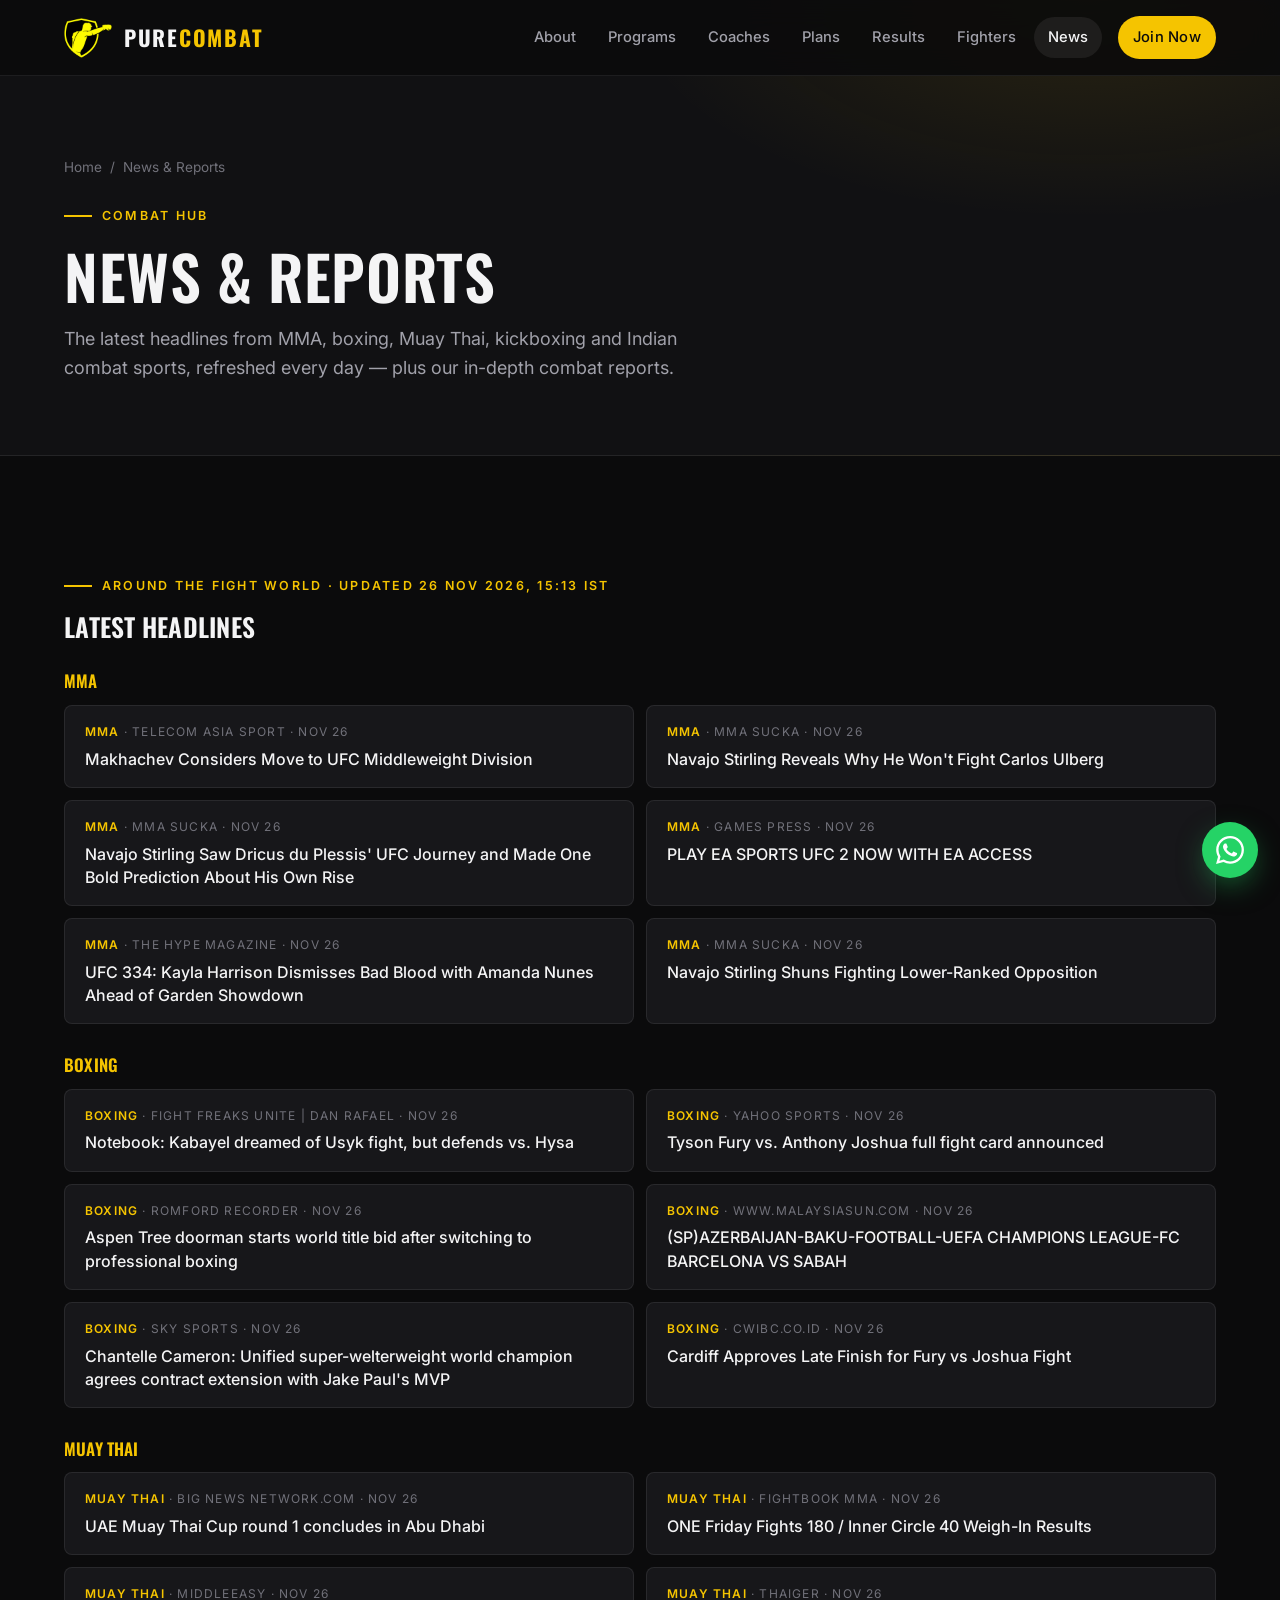
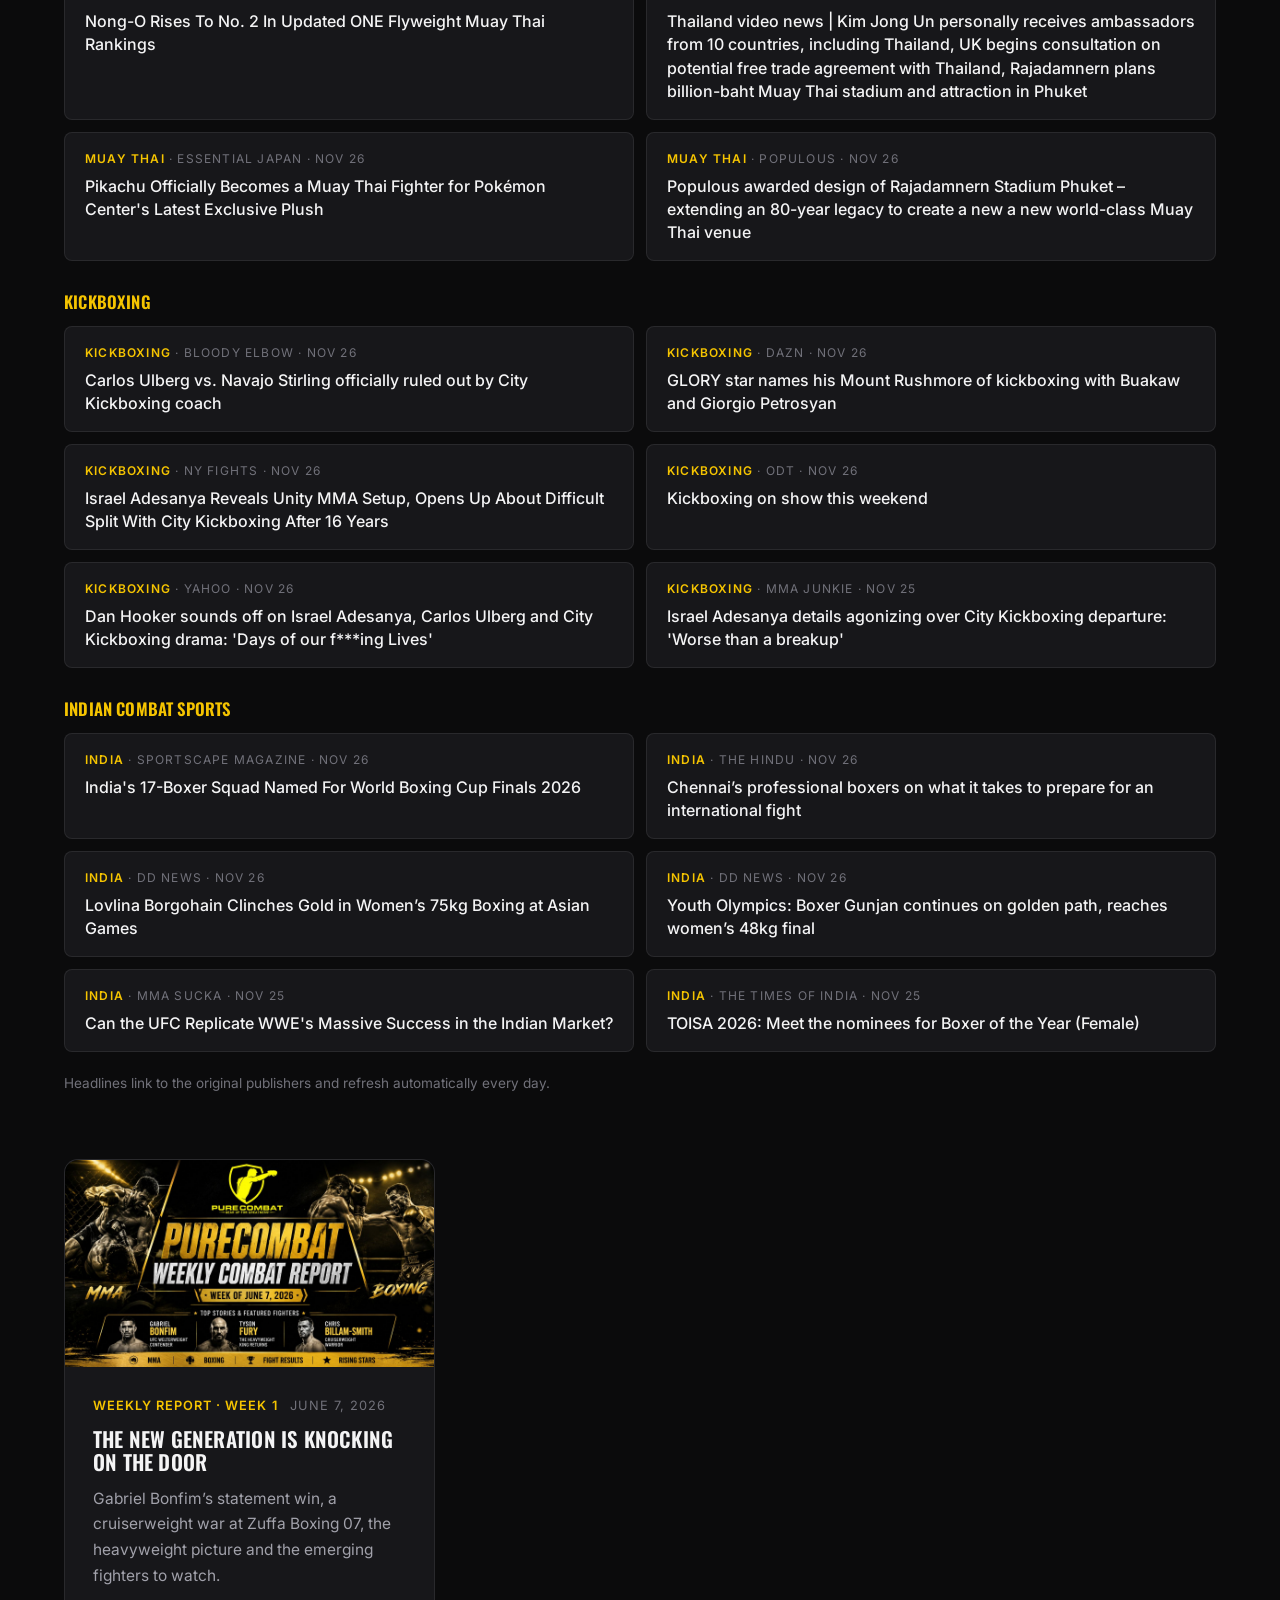
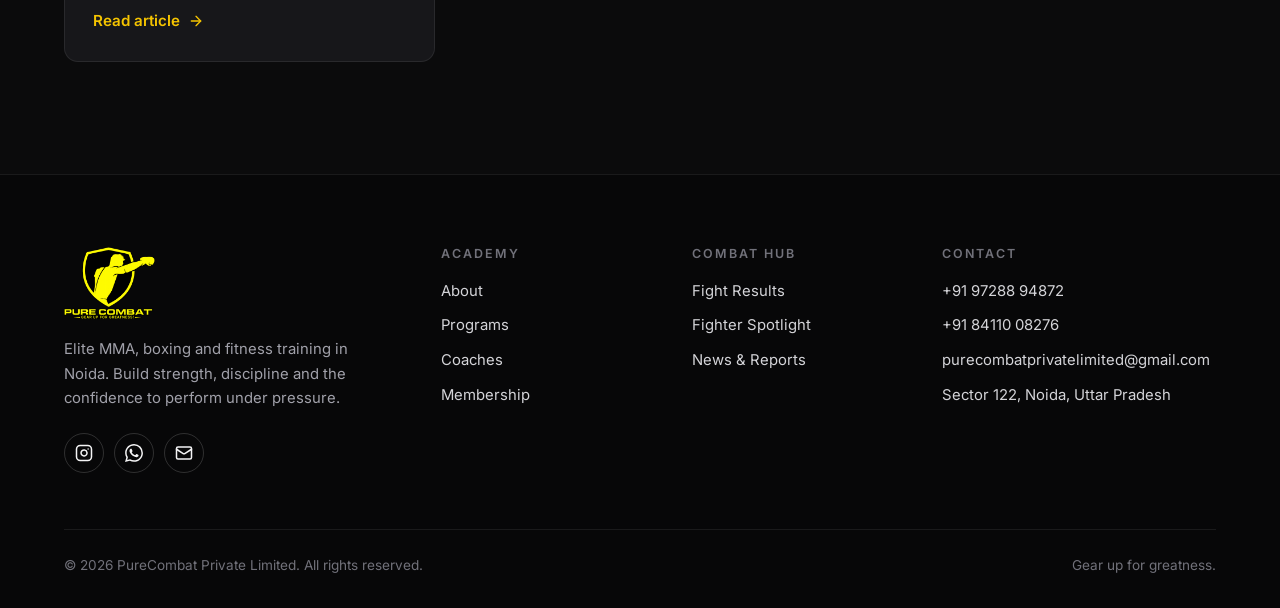
==== commit c78dd77d: "Combat Hub update 2026-11-26" ====
--- a/blogs.html
+++ b/blogs.html
@@ -60,52 +60,52 @@
     <div class="container">
       <!-- HUB:HEADLINES:START -->
       <div class="headlines reveal">
-        <span class="eyebrow">Around the fight world · Updated 25 Nov 2026, 15:29 IST</span>
+        <span class="eyebrow">Around the fight world · Updated 26 Nov 2026, 15:13 IST</span>
         <h2>Latest headlines</h2>
         <h3>MMA</h3>
         <ul class="headline-list">
-          <li><a href="https://news.google.com/rss/articles/[base64]?oc=5" target="_blank" rel="noopener nofollow"><small><b>MMA</b> · MMA Sucka · Nov 25</small><span>Could Yaroslav Amosov Become a Bigger Threat in the UFC Than People Expect?</span></a></li>
-          <li><a href="https://news.google.com/rss/articles/[base64]?oc=5" target="_blank" rel="noopener nofollow"><small><b>MMA</b> · UA.NEWS · Nov 25</small><span>Video: Former UFC champion Merab Dvalishvili and his friend addressed the Ukrainian people</span></a></li>
-          <li><a href="https://news.google.com/rss/articles/[base64]?oc=5" target="_blank" rel="noopener nofollow"><small><b>MMA</b> · MMA Sucka · Nov 25</small><span>“He’s Bringing the Hype”: Navajo Stirling Urges Josh Hokit to Move Down to Light Heavyweight</span></a></li>
-          <li><a href="https://news.google.com/rss/articles/CBMiiwFBVV95cUxOX2Nxd1ZaaUphUVUyZ3hMdlJJMWtPdHY3VHdiRkdkSXRlMVhJZldacFIyS1dQMmVuTVNDRjJDSVRxOEZQcHVhZDh1eU9wdG5GSEd4RG5OakF2NDZOVVhvS1FHdnBPcV9qNFRYZTBZUXdNNHEtLTRCUVBqVWVIaUpKNEdfT0ZZQzJjTkxV?oc=5" target="_blank" rel="noopener nofollow"><small><b>MMA</b> · Caspian Post · Nov 25</small><span>UFC Considers Hosting Tournament in Georgia in 2027</span></a></li>
-          <li><a href="https://news.google.com/rss/articles/[base64]?oc=5" target="_blank" rel="noopener nofollow"><small><b>MMA</b> · Telecom Asia Sport · Nov 25</small><span>Former Coach of UFC Champions Jones and Cejudo Passed Away</span></a></li>
-          <li><a href="https://news.google.com/rss/articles/[base64]?oc=5" target="_blank" rel="noopener nofollow"><small><b>MMA</b> · The Economic Times · Nov 25</small><span>Eddie Cha cause of death: Famous MMA coach who mentored The Korean Zombie, aka Jung Chan-sung, dies at 53.</span></a></li>
+          <li><a href="https://news.google.com/rss/articles/[base64]?oc=5" target="_blank" rel="noopener nofollow"><small><b>MMA</b> · Telecom Asia Sport · Nov 26</small><span>Makhachev Considers Move to UFC Middleweight Division</span></a></li>
+          <li><a href="https://news.google.com/rss/articles/[base64]?oc=5" target="_blank" rel="noopener nofollow"><small><b>MMA</b> · MMA Sucka · Nov 26</small><span>Navajo Stirling Reveals Why He Won&#x27;t Fight Carlos Ulberg</span></a></li>
+          <li><a href="https://news.google.com/rss/articles/[base64]?oc=5" target="_blank" rel="noopener nofollow"><small><b>MMA</b> · MMA Sucka · Nov 26</small><span>Navajo Stirling Saw Dricus du Plessis&#x27; UFC Journey and Made One Bold Prediction About His Own Rise</span></a></li>
+          <li><a href="https://news.google.com/rss/articles/CBMidEFVX3lxTE9GeTdVR09tMFdDUWRPTTBBZ094Wl90VktERUxEQUZFNVZCV2NUUkNvdVh3VW1zUFhkYVNFYlgyRW1DV3N4M2ZvQWoxLW51a0xZUVRNX1VJX1QxRkVzc3ZqRHFNOFg4YnhmVGtQajBINUdpNUxT?oc=5" target="_blank" rel="noopener nofollow"><small><b>MMA</b> · Games Press · Nov 26</small><span>PLAY EA SPORTS UFC 2 NOW WITH EA ACCESS</span></a></li>
+          <li><a href="https://news.google.com/rss/articles/CBMikAFBVV95cUxOVko0TEkyazJ2RmpNOEVCSEFBQ1hfYmFfNjRvS05wTGZnZExrNVpEZzN6WU51c2FwSEoxdnozYjJrRk1pZ0wtMVZESWc2dW5hQkpNcUNrbEhvdk92MXh1N3huc2ZyNmprdlVWcENuTXpEOEJ3TlJISkVqRnBReDRCWmpyRlE1RDVkZkNVMV8teGE?oc=5" target="_blank" rel="noopener nofollow"><small><b>MMA</b> · The Hype Magazine · Nov 26</small><span>UFC 334: Kayla Harrison Dismisses Bad Blood with Amanda Nunes Ahead of Garden Showdown</span></a></li>
+          <li><a href="https://news.google.com/rss/articles/[base64]?oc=5" target="_blank" rel="noopener nofollow"><small><b>MMA</b> · MMA Sucka · Nov 26</small><span>Navajo Stirling Shuns Fighting Lower-Ranked Opposition</span></a></li>
         </ul>
         <h3>Boxing</h3>
         <ul class="headline-list">
-          <li><a href="https://news.google.com/rss/articles/[base64]?oc=5" target="_blank" rel="noopener nofollow"><small><b>Boxing</b> · MMA Sucka · Nov 25</small><span>Is Israel Adesanya Fighting to Save His Legacy Against Shara Bullet?</span></a></li>
-          <li><a href="https://news.google.com/rss/articles/[base64]?oc=5" target="_blank" rel="noopener nofollow"><small><b>Boxing</b> · THISDAYLIVE · Nov 25</small><span>$5,000 Up for Grabs at Floyd Mayweather Vs Matt Floyd Boxing Bout</span></a></li>
-          <li><a href="https://news.google.com/rss/articles/[base64]?oc=5" target="_blank" rel="noopener nofollow"><small><b>Boxing</b> · https://gnyouth.net/ · Nov 25</small><span>Tyson Fury vs Anthony Joshua: Start time, undercard and how to watch fight</span></a></li>
-          <li><a href="https://news.google.com/rss/articles/[base64]?oc=5" target="_blank" rel="noopener nofollow"><small><b>Boxing</b> · Daily Nation · Nov 25</small><span>Visa knockout: Four Kenyan boxers miss Istanbul President’s Cup over Turkish visa snub</span></a></li>
-          <li><a href="https://news.google.com/rss/articles/[base64]?oc=5" target="_blank" rel="noopener nofollow"><small><b>Boxing</b> · DAZN · Nov 25</small><span>Lelinwalla: This heavyweight giant deserves consideration for an Agit Kabayel rematch</span></a></li>
-          <li><a href="https://news.google.com/rss/articles/[base64]?oc=5" target="_blank" rel="noopener nofollow"><small><b>Boxing</b> · Cebu Daily News · Nov 25</small><span>Fajardo, Medecilo make weight for world title fights in Japan</span></a></li>
+          <li><a href="https://news.google.com/rss/articles/CBMic0FVX3lxTE00RTNNazRxMHFpd0EzOTFVaUtJNnBaREVwazE1WHdoR2pBWXdUOXZoZEdQYVJVMTQwV2p5S3ZZMTNBcGplVFdOX1U0dlVwZjhHM2pYc25jMkpuZC16d1lhS1V4ZWdaYnJEVGFyOFJoZFJpS2M?oc=5" target="_blank" rel="noopener nofollow"><small><b>Boxing</b> · Fight Freaks Unite | Dan Rafael · Nov 26</small><span>Notebook: Kabayel dreamed of Usyk fight, but defends vs. Hysa</span></a></li>
+          <li><a href="https://news.google.com/rss/articles/CBMijAFBVV95cUxPWmdnRG9SdkpNZFF3OVhJWnJRdklMZVNhUEdaN2lUdUR5Y1pLVXl6Q0ZVQmlJY2RGc052dU5OWDVFVG1NTEdZanVzY09TREt4aTZRRmVTdjZqNHE5V3Y3b25tUU9YeVN4VDVVRm9HYWZFcWRvMmRONGtoUWVkX0NNZy0zZndkaHdzU1pXQQ?oc=5" target="_blank" rel="noopener nofollow"><small><b>Boxing</b> · Yahoo Sports · Nov 26</small><span>Tyson Fury vs. Anthony Joshua full fight card announced</span></a></li>
+          <li><a href="https://news.google.com/rss/articles/[base64]?oc=5" target="_blank" rel="noopener nofollow"><small><b>Boxing</b> · Romford Recorder · Nov 26</small><span>Aspen Tree doorman starts world title bid after switching to professional boxing</span></a></li>
+          <li><a href="https://news.google.com/rss/articles/[base64]?oc=5" target="_blank" rel="noopener nofollow"><small><b>Boxing</b> · www.malaysiasun.com · Nov 26</small><span>(SP)AZERBAIJAN-BAKU-FOOTBALL-UEFA CHAMPIONS LEAGUE-FC BARCELONA VS SABAH</span></a></li>
+          <li><a href="https://news.google.com/rss/articles/[base64]?oc=5" target="_blank" rel="noopener nofollow"><small><b>Boxing</b> · Sky Sports · Nov 26</small><span>Chantelle Cameron: Unified super-welterweight world champion agrees contract extension with Jake Paul&#x27;s MVP</span></a></li>
+          <li><a href="https://news.google.com/rss/articles/CBMiggFBVV95cUxNRUNfSU4taE5XYmNKaXhPcTdwUjFKQW0yTGloTnQxNFZvclZ2ZXpRb0ZhMV9RZWRBVGdqaWFZU1Faa1lTQmRrTHllRlNJZDJTT21JQTliaW4wb2VJVW9vM1ZDb0JtajU2aUU0UVBPNUcwSHJmMVd2bVBZVTM2ZDZrWTBR?oc=5" target="_blank" rel="noopener nofollow"><small><b>Boxing</b> · cwibc.co.id · Nov 26</small><span>Cardiff Approves Late Finish for Fury vs Joshua Fight</span></a></li>
         </ul>
         <h3>Muay Thai</h3>
         <ul class="headline-list">
-          <li><a href="https://news.google.com/rss/articles/[base64]?oc=5" target="_blank" rel="noopener nofollow"><small><b>Muay Thai</b> · Thaiger · Nov 25</small><span>Muay Thai boxer’s son escapes stolen car in Chiang Mai</span></a></li>
-          <li><a href="https://news.google.com/rss/articles/CBMiX0FVX3lxTE1ZekF0TElwWkRHaGMzN0pwVzhiNzVaM2JqLWdQbDNWVm9vNHFJdnFkLVFaNmlLd21QcWNza1RWQ1k2NTloNHpSc0lIcTB6SkU3M0tobW1FY1RaUk5jV2Zr?oc=5" target="_blank" rel="noopener nofollow"><small><b>Muay Thai</b> · Nation Thailand · Nov 25</small><span>Buakaw takes Muay Thai global as Rajadamnern’s first brand ambassador</span></a></li>
-          <li><a href="https://news.google.com/rss/articles/CBMiaEFVX3lxTE1aQ3NHZDBJd01tNFNteHRDaU9HdFFxdWxPaEt6eV92S0Q1QnRzNjMyWkEyOVpTQUpQSTdXM2pyNl9VZUpWRTRXNW5QUEpzYVktMWZlUWFlU2FVblVyV05FX1YxZU9MYktq?oc=5" target="_blank" rel="noopener nofollow"><small><b>Muay Thai</b> · Nation Thailand · Nov 25</small><span>Rajadamnern heads to Phuket with billion-baht Muay Thai stadium, targeting 1 million tourists a year</span></a></li>
-          <li><a href="https://news.google.com/rss/articles/[base64]?oc=5" target="_blank" rel="noopener nofollow"><small><b>Muay Thai</b> · NDTV · Nov 25</small><span>Who Was Prabhjot Singh Mann? California Muay Thai Fighter, Bhangra Mentor Dies After Injury In Madrid</span></a></li>
-          <li><a href="https://news.google.com/rss/articles/[base64]?oc=5" target="_blank" rel="noopener nofollow"><small><b>Muay Thai</b> · Vidio · Nov 25</small><span>Sean Kervick vs Taoufik El Arj - Full Fight | RWS Muay Thai 2026</span></a></li>
-          <li><a href="https://news.google.com/rss/articles/[base64]?oc=5" target="_blank" rel="noopener nofollow"><small><b>Muay Thai</b> · NZ Herald · Nov 25</small><span>&#x27;Never give up&#x27;: Gisborne Muay Thai fighter wins on debut at famed stadium</span></a></li>
+          <li><a href="https://news.google.com/rss/articles/[base64]?oc=5" target="_blank" rel="noopener nofollow"><small><b>Muay Thai</b> · Big News Network.com · Nov 26</small><span>UAE Muay Thai Cup round 1 concludes in Abu Dhabi</span></a></li>
+          <li><a href="https://news.google.com/rss/articles/CBMijAFBVV95cUxQMmJEN0U5SHdjVEhZOEg0dVlYSkVwdWx6VFBDMXRZbUMwczBFaHIwbGlwbjJ4TzI2QUZIZzRGUXEyYU00ZDd3bnFxcnBXOUhnTzRhMzFqZDlIVzg5bmdhdVEtMzlMX21KeWI1Y1FlYjQxeWJlYVF4UkNrNlM2YjlDSDBMY21OUUNNQTFHaQ?oc=5" target="_blank" rel="noopener nofollow"><small><b>Muay Thai</b> · FightBook MMA · Nov 26</small><span>ONE Friday Fights 180 / Inner Circle 40 Weigh-In Results</span></a></li>
+          <li><a href="https://news.google.com/rss/articles/[base64]?oc=5" target="_blank" rel="noopener nofollow"><small><b>Muay Thai</b> · MiddleEasy · Nov 26</small><span>Nong-O Rises To No. 2 In Updated ONE Flyweight Muay Thai Rankings</span></a></li>
+          <li><a href="https://news.google.com/rss/articles/CBMid0FVX3lxTE5Ua0t4RE90ajAteFZlclBZN0FvWVJmTkdvaWdaTHl2VTNZNWJlbm42WjJ1VkJFeWNORTQ3cTgzaTc0NXhmNy1lcVBPUE5GeGFwZlp4djZiSDhuMDJLcmVDczRyakJYcWVXNFN5TWdHR0NqSUZUeXBN?oc=5" target="_blank" rel="noopener nofollow"><small><b>Muay Thai</b> · Thaiger · Nov 26</small><span>Thailand video news | Kim Jong Un personally receives ambassadors from 10 countries, including Thailand, UK begins consultation on potential free trade agreement with Thailand, Rajadamnern plans billion-baht Muay Thai stadium and attraction in Phuket</span></a></li>
+          <li><a href="https://news.google.com/rss/articles/[base64]?oc=5" target="_blank" rel="noopener nofollow"><small><b>Muay Thai</b> · Essential Japan · Nov 26</small><span>Pikachu Officially Becomes a Muay Thai Fighter for Pokémon Center&#x27;s Latest Exclusive Plush</span></a></li>
+          <li><a href="https://news.google.com/rss/articles/[base64]?oc=5" target="_blank" rel="noopener nofollow"><small><b>Muay Thai</b> · Populous · Nov 26</small><span>Populous awarded design of Rajadamnern Stadium Phuket – extending an 80-year legacy to create a new a new world-class Muay Thai venue</span></a></li>
         </ul>
         <h3>Kickboxing</h3>
         <ul class="headline-list">
-          <li><a href="https://news.google.com/rss/articles/[base64]?oc=5" target="_blank" rel="noopener nofollow"><small><b>Kickboxing</b> · Daily Independent · Nov 25</small><span>Pakistani Kickboxing Medallist Urooj Naz Meets RK Sports Management President</span></a></li>
-          <li><a href="https://news.google.com/rss/articles/CBMieEFVX3lxTE1SMzhlUEFGWVNzVkhNTkZVcEVSUzh0U0hjTGQway1NOXkyRjhOMURUOWJNVzNROHdrbkJqRkRfdUhYN3dTeGRfdVVvNmRONUV3SnhTaHo1YUYwUHZrdDRFVV82aUEyM084akpCQm1PekNUVFBSRmhRbw?oc=5" target="_blank" rel="noopener nofollow"><small><b>Kickboxing</b> · www.suaralandak.co.id · Nov 25</small><span>Pereira Leads Five GLORY Kickboxers in UFC Ranking</span></a></li>
-          <li><a href="https://news.google.com/rss/articles/CBMiggFBVV95cUxQbE4zR011QUozTXpYNXhuR3NRdW5hWEJkWG55UXhzTjJIM3hsUHc0a09nTFhJelNPOFAtbjJZWlhRSjJFU0RqTDAzdlU0VThwb0pBTEJuSkR4ZlVBbUJMOU5rUkJUZ0poOEJxclNITGJPcTY5amtkRFV1ZHNxWmJjU2lR?oc=5" target="_blank" rel="noopener nofollow"><small><b>Kickboxing</b> · China Daily Global Edition · Nov 25</small><span>Young fighters find their stage</span></a></li>
-          <li><a href="https://news.google.com/rss/articles/[base64]?oc=5" target="_blank" rel="noopener nofollow"><small><b>Kickboxing</b> · MMA Fighting · Nov 25</small><span>Israel Adesanya compares City Kickboxing split to bad breakup: ‘I ripped the Band-Aid off’</span></a></li>
-          <li><a href="https://news.google.com/rss/articles/CBMiT0FVX3lxTE43ZmYtbUdpZFppUkVjUE5yUDY1b1dQdjlJQVBPckVKRFJheFdYQzBxN1V1TFotX1ZKdHB5Y1JIckM4WXVyUjJZRG5aWUZxUDA?oc=5" target="_blank" rel="noopener nofollow"><small><b>Kickboxing</b> · وكالة سبأ · Nov 25</small><span>Sana&#x27;a hosts closing ceremony of boxing, kung fu &amp; kickboxing championship</span></a></li>
-          <li><a href="https://news.google.com/rss/articles/CBMijAFBVV95cUxNdTVSTzMzdWhyZk80OHk0Z2dOSVd4VVVfWTZYWDJhaWtnaHM1YndXcElnYmVKNi1Na0NDOVRyTXRnYjFmMXhMaVBrN1RCU2Z1aWN6THhSU25SYnh6UlUzMkZOenBGN25nWU53MWFDNjFuMG9WdE9vVE5zSmU4OUV1UGMzUjVmaEtLSk1lOA?oc=5" target="_blank" rel="noopener nofollow"><small><b>Kickboxing</b> · Wynne Progress · Nov 24</small><span>Wynne’s Devin Watlington set for Dec. 5 kickboxing match</span></a></li>
+          <li><a href="https://news.google.com/rss/articles/[base64]?oc=5" target="_blank" rel="noopener nofollow"><small><b>Kickboxing</b> · Bloody Elbow · Nov 26</small><span>Carlos Ulberg vs. Navajo Stirling officially ruled out by City Kickboxing coach</span></a></li>
+          <li><a href="https://news.google.com/rss/articles/[base64]?oc=5" target="_blank" rel="noopener nofollow"><small><b>Kickboxing</b> · DAZN · Nov 26</small><span>GLORY star names his Mount Rushmore of kickboxing with Buakaw and Giorgio Petrosyan</span></a></li>
+          <li><a href="https://news.google.com/rss/articles/CBMifEFVX3lxTE5DSmNUSjNUdWJzVWNLSzRZX0Q1S1ZkSGJpWEUydnRMNGZOX0ppdDI1X3U0QURpYXFPNE1XS2oyNWNQOFBfcjkwbVhuRXMzNno0R3FXVlhrSTZoNGZLbG9Xd25iWnhQMnZBWjVZVFpxTnFkWlZKT2lKR3duM3Q?oc=5" target="_blank" rel="noopener nofollow"><small><b>Kickboxing</b> · NY Fights · Nov 26</small><span>Israel Adesanya Reveals Unity MMA Setup, Opens Up About Difficult Split With City Kickboxing After 16 Years</span></a></li>
+          <li><a href="https://news.google.com/rss/articles/[base64]?oc=5" target="_blank" rel="noopener nofollow"><small><b>Kickboxing</b> · ODT · Nov 26</small><span>Kickboxing on show this weekend</span></a></li>
+          <li><a href="https://news.google.com/rss/articles/[base64]?oc=5" target="_blank" rel="noopener nofollow"><small><b>Kickboxing</b> · Yahoo · Nov 26</small><span>Dan Hooker sounds off on Israel Adesanya, Carlos Ulberg and City Kickboxing drama: &#x27;Days of our f***ing Lives&#x27;</span></a></li>
+          <li><a href="https://news.google.com/rss/articles/[base64]?oc=5" target="_blank" rel="noopener nofollow"><small><b>Kickboxing</b> · MMA Junkie · Nov 25</small><span>Israel Adesanya details agonizing over City Kickboxing departure: &#x27;Worse than a breakup&#x27;</span></a></li>
         </ul>
         <h3>Indian combat sports</h3>
         <ul class="headline-list">
+          <li><a href="https://news.google.com/rss/articles/[base64]?oc=5" target="_blank" rel="noopener nofollow"><small><b>India</b> · Sportscape Magazine · Nov 26</small><span>India&#x27;s 17-Boxer Squad Named For World Boxing Cup Finals 2026</span></a></li>
+          <li><a href="https://news.google.com/rss/articles/[base64]?oc=5" target="_blank" rel="noopener nofollow"><small><b>India</b> · The Hindu · Nov 26</small><span>Chennai’s professional boxers on what it takes to prepare for an international fight</span></a></li>
+          <li><a href="https://news.google.com/rss/articles/[base64]?oc=5" target="_blank" rel="noopener nofollow"><small><b>India</b> · DD News · Nov 26</small><span>Lovlina Borgohain Clinches Gold in Women’s 75kg Boxing at Asian Games</span></a></li>
+          <li><a href="https://news.google.com/rss/articles/[base64]?oc=5" target="_blank" rel="noopener nofollow"><small><b>India</b> · DD News · Nov 26</small><span>Youth Olympics: Boxer Gunjan continues on golden path, reaches women’s 48kg final</span></a></li>
           <li><a href="https://news.google.com/rss/articles/[base64]?oc=5" target="_blank" rel="noopener nofollow"><small><b>India</b> · MMA Sucka · Nov 25</small><span>Can the UFC Replicate WWE&#x27;s Massive Success in the Indian Market?</span></a></li>
-          <li><a href="https://news.google.com/rss/articles/[base64]?oc=5" target="_blank" rel="noopener nofollow"><small><b>India</b> · The Indian Express · Nov 25</small><span>Retro-sport: Vikas Krishan, who trawled internet cafes in 2008 to learn defensive boxing, while other teens played Solitaire</span></a></li>
-          <li><a href="https://news.google.com/rss/articles/CBMiakFVX3lxTFBEWmZza2Z3ck1DZUNtTmxlWmJ5WTBnTWU3dldWOE1zWEJ6UUdZX0hqN3hRVUZ5dWZiTExON1AzVUdhcVZ0bk1VN1gyZnRHVkoweHJ6UWxDZmhLY2VDMk1ScjhsZ3dMQkRQVWc?oc=5" target="_blank" rel="noopener nofollow"><small><b>India</b> · Pacific Fleet (.mil) · Nov 25</small><span>USS Boxer conducts vertical replenishment with USNS Arctic in Indian Ocean</span></a></li>
-          <li><a href="https://news.google.com/rss/articles/[base64]?oc=5" target="_blank" rel="noopener nofollow"><small><b>India</b> · DD News · Nov 25</small><span>CWG 2026: India’s Jadumani Singh Enters Men’s 55kg Boxing Quarterfinals with 5-0 Win Over Pakistan’s Rehman</span></a></li>
-          <li><a href="https://news.google.com/rss/articles/[base64]?oc=5" target="_blank" rel="noopener nofollow"><small><b>India</b> · DD News · Nov 25</small><span>Youth Olympics: Boxers Ambekar Meetei and Gunjan Win Gold, Script History for India</span></a></li>
-          <li><a href="https://news.google.com/rss/articles/[base64]?oc=5" target="_blank" rel="noopener nofollow"><small><b>India</b> · IndiaSportsHub · Nov 24</small><span>World Boxing Cup Finals 2026: Minakshi Leads Indian Challenge as Tashkent Prepares for Season Finale</span></a></li>
+          <li><a href="https://news.google.com/rss/articles/[base64]?oc=5" target="_blank" rel="noopener nofollow"><small><b>India</b> · The Times of India · Nov 25</small><span>TOISA 2026: Meet the nominees for Boxer of the Year (Female)</span></a></li>
         </ul>
         <p class="headlines-note">Headlines link to the original publishers and refresh automatically every day.</p>
       </div>
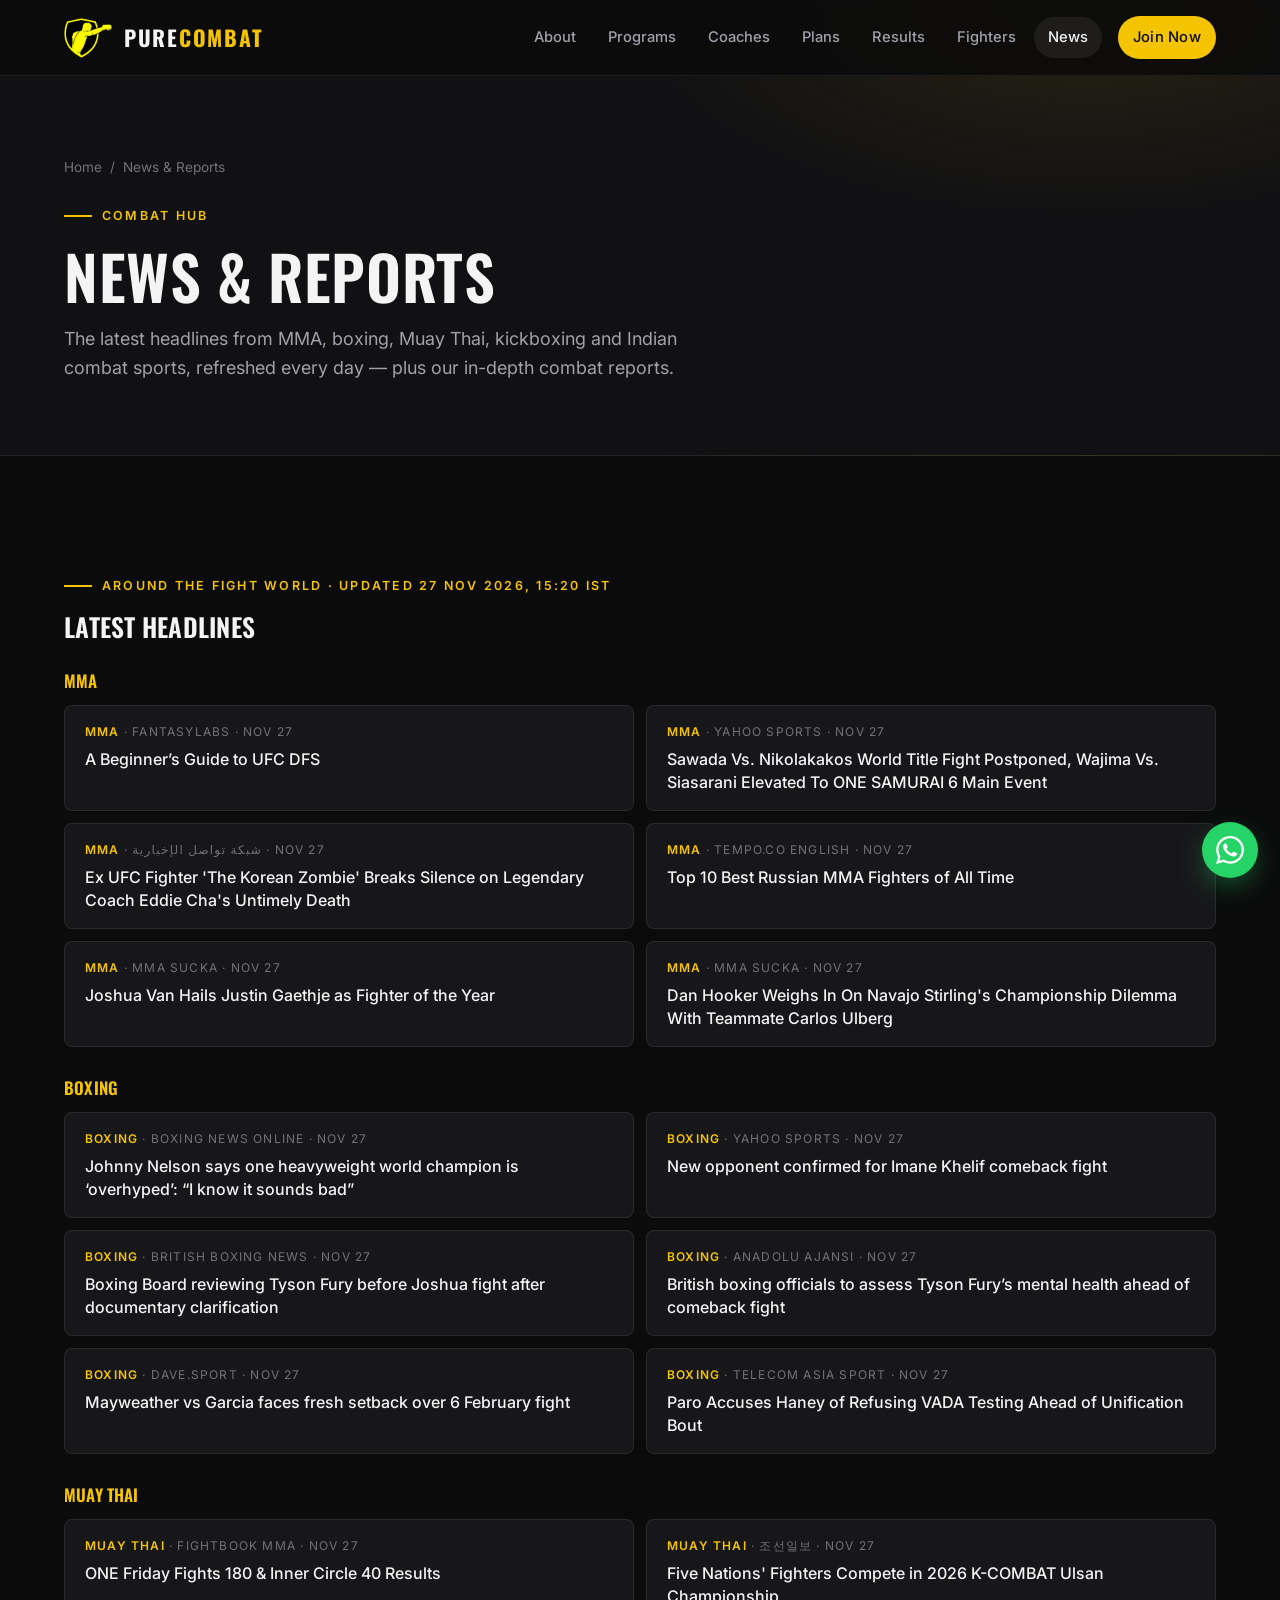
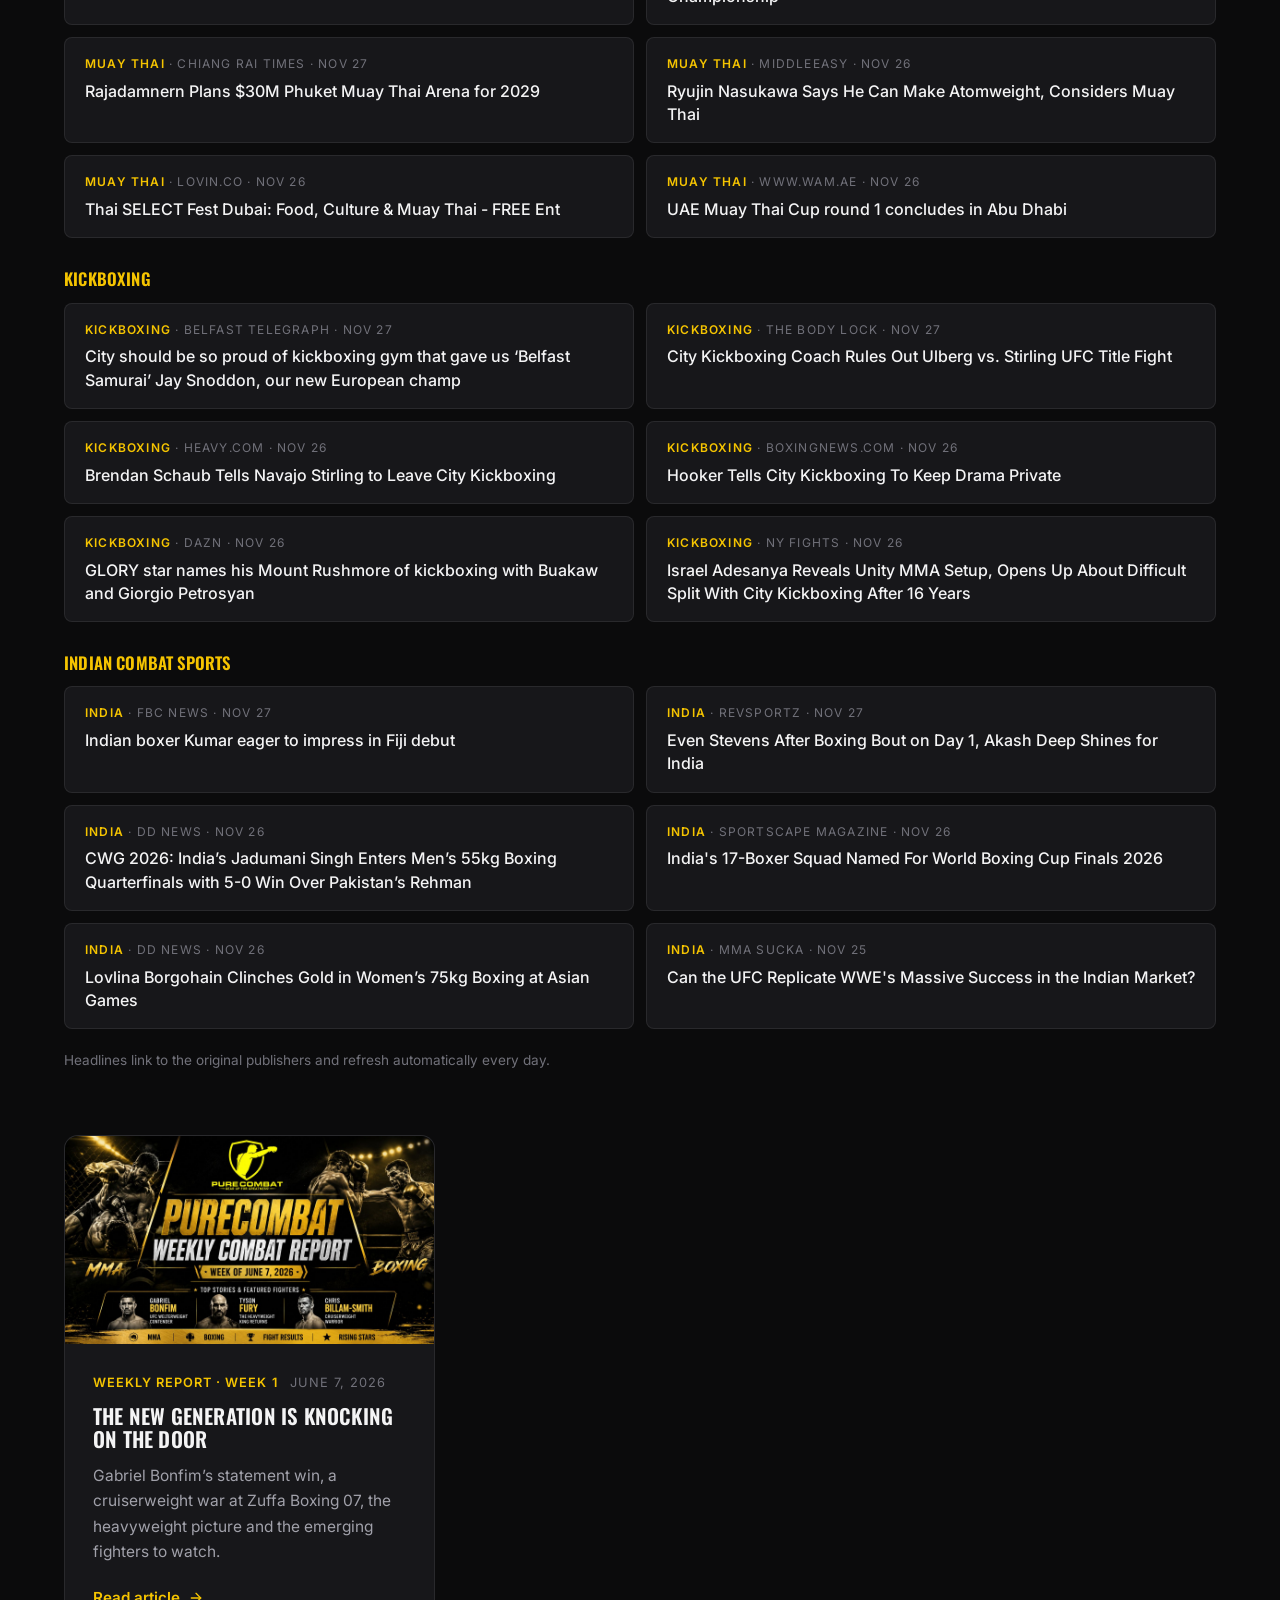
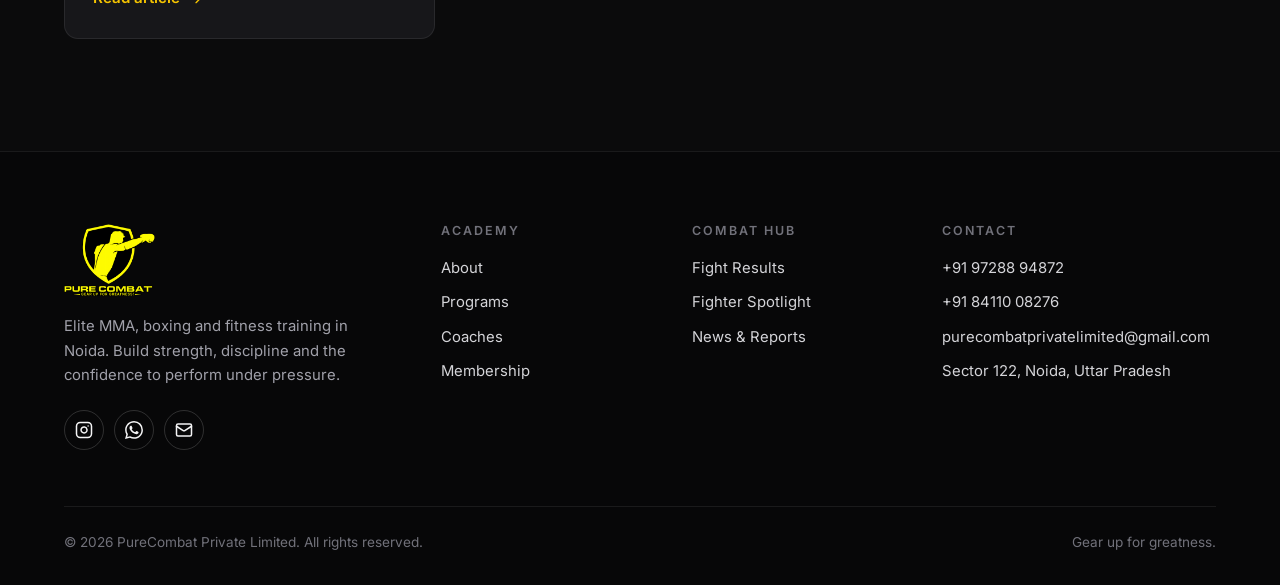
==== commit 62622edc: "Combat Hub update 2026-11-27" ====
--- a/blogs.html
+++ b/blogs.html
@@ -60,52 +60,52 @@
     <div class="container">
       <!-- HUB:HEADLINES:START -->
       <div class="headlines reveal">
-        <span class="eyebrow">Around the fight world · Updated 26 Nov 2026, 15:13 IST</span>
+        <span class="eyebrow">Around the fight world · Updated 27 Nov 2026, 15:20 IST</span>
         <h2>Latest headlines</h2>
         <h3>MMA</h3>
         <ul class="headline-list">
-          <li><a href="https://news.google.com/rss/articles/[base64]?oc=5" target="_blank" rel="noopener nofollow"><small><b>MMA</b> · Telecom Asia Sport · Nov 26</small><span>Makhachev Considers Move to UFC Middleweight Division</span></a></li>
-          <li><a href="https://news.google.com/rss/articles/[base64]?oc=5" target="_blank" rel="noopener nofollow"><small><b>MMA</b> · MMA Sucka · Nov 26</small><span>Navajo Stirling Reveals Why He Won&#x27;t Fight Carlos Ulberg</span></a></li>
-          <li><a href="https://news.google.com/rss/articles/[base64]?oc=5" target="_blank" rel="noopener nofollow"><small><b>MMA</b> · MMA Sucka · Nov 26</small><span>Navajo Stirling Saw Dricus du Plessis&#x27; UFC Journey and Made One Bold Prediction About His Own Rise</span></a></li>
-          <li><a href="https://news.google.com/rss/articles/CBMidEFVX3lxTE9GeTdVR09tMFdDUWRPTTBBZ094Wl90VktERUxEQUZFNVZCV2NUUkNvdVh3VW1zUFhkYVNFYlgyRW1DV3N4M2ZvQWoxLW51a0xZUVRNX1VJX1QxRkVzc3ZqRHFNOFg4YnhmVGtQajBINUdpNUxT?oc=5" target="_blank" rel="noopener nofollow"><small><b>MMA</b> · Games Press · Nov 26</small><span>PLAY EA SPORTS UFC 2 NOW WITH EA ACCESS</span></a></li>
-          <li><a href="https://news.google.com/rss/articles/CBMikAFBVV95cUxOVko0TEkyazJ2RmpNOEVCSEFBQ1hfYmFfNjRvS05wTGZnZExrNVpEZzN6WU51c2FwSEoxdnozYjJrRk1pZ0wtMVZESWc2dW5hQkpNcUNrbEhvdk92MXh1N3huc2ZyNmprdlVWcENuTXpEOEJ3TlJISkVqRnBReDRCWmpyRlE1RDVkZkNVMV8teGE?oc=5" target="_blank" rel="noopener nofollow"><small><b>MMA</b> · The Hype Magazine · Nov 26</small><span>UFC 334: Kayla Harrison Dismisses Bad Blood with Amanda Nunes Ahead of Garden Showdown</span></a></li>
-          <li><a href="https://news.google.com/rss/articles/[base64]?oc=5" target="_blank" rel="noopener nofollow"><small><b>MMA</b> · MMA Sucka · Nov 26</small><span>Navajo Stirling Shuns Fighting Lower-Ranked Opposition</span></a></li>
+          <li><a href="https://news.google.com/rss/articles/[base64]?oc=5" target="_blank" rel="noopener nofollow"><small><b>MMA</b> · FantasyLabs · Nov 27</small><span>A Beginner’s Guide to UFC DFS</span></a></li>
+          <li><a href="https://news.google.com/rss/articles/CBMijwFBVV95cUxQRkFTVUctTE9BQzA4OThfcndSX01jNWpma2dhbjA1NEFDNV9VYkhnWDI4QWg3Z0dxNzFGaVIyUTNvT2xzbFdIVVRoQXpEUEstMzNGQVVGX1F3VHBkY3c1RzZjbG1tdVJZSzhfQVFjN0VPbkdXd1J4WEJHcTNObm9pc1B1QnJIYzd4aGhKZHkxSQ?oc=5" target="_blank" rel="noopener nofollow"><small><b>MMA</b> · Yahoo Sports · Nov 27</small><span>Sawada Vs. Nikolakakos World Title Fight Postponed, Wajima Vs. Siasarani Elevated To ONE SAMURAI 6 Main Event</span></a></li>
+          <li><a href="https://news.google.com/rss/articles/CBMiU0FVX3lxTE1oVHdydEVyOTI0VjNSclBEZ2treVEzM0I3b0xUMEt2V2Z6UzdYYl9paUpkZ3k3TFlUMUNsRWxZQi1GVkpfRmVBempVaGpFODRvclVN?oc=5" target="_blank" rel="noopener nofollow"><small><b>MMA</b> · شبكة تواصل الإخبارية · Nov 27</small><span>Ex UFC Fighter &#x27;The Korean Zombie&#x27; Breaks Silence on Legendary Coach Eddie Cha&#x27;s Untimely Death</span></a></li>
+          <li><a href="https://news.google.com/rss/articles/CBMigwFBVV95cUxNWGdIWTBtRG52MXloQVNOM29KOGdZYW1CXzlqU1dpUThCa3Etd01RWHcxdkxlejEyc2hzUnB3UGFPdUllQTFLUVAySXdwNXVJam1JMnVmcXY1enV5S3BfVkN0ZzIzSnpIaVBSV2ozM2N5Z0FyVU9mc2x5QV9ocEpDNkoyUQ?oc=5" target="_blank" rel="noopener nofollow"><small><b>MMA</b> · Tempo.co English · Nov 27</small><span>Top 10 Best Russian MMA Fighters of All Time</span></a></li>
+          <li><a href="https://news.google.com/rss/articles/CBMiiAFBVV95cUxOd1I4WFNZbTBaUVZLbzRNWlZjYTZ4YXp6aVl3ZnBFeFBackNRd21qcTNVNmVma0hON3RZZmJTTzRDdHRVNUtvV3JNZDctelcxM2FsMmVDZmp0ODd4Y2J6aEF5ODlhTHhQUGYtWmsxTU9BZGo3aUZKRVVXZXJJSUU2U3BSb3d2eTFN?oc=5" target="_blank" rel="noopener nofollow"><small><b>MMA</b> · MMA Sucka · Nov 27</small><span>Joshua Van Hails Justin Gaethje as Fighter of the Year</span></a></li>
+          <li><a href="https://news.google.com/rss/articles/[base64]?oc=5" target="_blank" rel="noopener nofollow"><small><b>MMA</b> · MMA Sucka · Nov 27</small><span>Dan Hooker Weighs In On Navajo Stirling&#x27;s Championship Dilemma With Teammate Carlos Ulberg</span></a></li>
         </ul>
         <h3>Boxing</h3>
         <ul class="headline-list">
-          <li><a href="https://news.google.com/rss/articles/CBMic0FVX3lxTE00RTNNazRxMHFpd0EzOTFVaUtJNnBaREVwazE1WHdoR2pBWXdUOXZoZEdQYVJVMTQwV2p5S3ZZMTNBcGplVFdOX1U0dlVwZjhHM2pYc25jMkpuZC16d1lhS1V4ZWdaYnJEVGFyOFJoZFJpS2M?oc=5" target="_blank" rel="noopener nofollow"><small><b>Boxing</b> · Fight Freaks Unite | Dan Rafael · Nov 26</small><span>Notebook: Kabayel dreamed of Usyk fight, but defends vs. Hysa</span></a></li>
-          <li><a href="https://news.google.com/rss/articles/CBMijAFBVV95cUxPWmdnRG9SdkpNZFF3OVhJWnJRdklMZVNhUEdaN2lUdUR5Y1pLVXl6Q0ZVQmlJY2RGc052dU5OWDVFVG1NTEdZanVzY09TREt4aTZRRmVTdjZqNHE5V3Y3b25tUU9YeVN4VDVVRm9HYWZFcWRvMmRONGtoUWVkX0NNZy0zZndkaHdzU1pXQQ?oc=5" target="_blank" rel="noopener nofollow"><small><b>Boxing</b> · Yahoo Sports · Nov 26</small><span>Tyson Fury vs. Anthony Joshua full fight card announced</span></a></li>
-          <li><a href="https://news.google.com/rss/articles/[base64]?oc=5" target="_blank" rel="noopener nofollow"><small><b>Boxing</b> · Romford Recorder · Nov 26</small><span>Aspen Tree doorman starts world title bid after switching to professional boxing</span></a></li>
-          <li><a href="https://news.google.com/rss/articles/[base64]?oc=5" target="_blank" rel="noopener nofollow"><small><b>Boxing</b> · www.malaysiasun.com · Nov 26</small><span>(SP)AZERBAIJAN-BAKU-FOOTBALL-UEFA CHAMPIONS LEAGUE-FC BARCELONA VS SABAH</span></a></li>
-          <li><a href="https://news.google.com/rss/articles/[base64]?oc=5" target="_blank" rel="noopener nofollow"><small><b>Boxing</b> · Sky Sports · Nov 26</small><span>Chantelle Cameron: Unified super-welterweight world champion agrees contract extension with Jake Paul&#x27;s MVP</span></a></li>
-          <li><a href="https://news.google.com/rss/articles/CBMiggFBVV95cUxNRUNfSU4taE5XYmNKaXhPcTdwUjFKQW0yTGloTnQxNFZvclZ2ZXpRb0ZhMV9RZWRBVGdqaWFZU1Faa1lTQmRrTHllRlNJZDJTT21JQTliaW4wb2VJVW9vM1ZDb0JtajU2aUU0UVBPNUcwSHJmMVd2bVBZVTM2ZDZrWTBR?oc=5" target="_blank" rel="noopener nofollow"><small><b>Boxing</b> · cwibc.co.id · Nov 26</small><span>Cardiff Approves Late Finish for Fury vs Joshua Fight</span></a></li>
+          <li><a href="https://news.google.com/rss/articles/CBMid0FVX3lxTE1iQU5QbjFsdW01dU9mRmNSemFxclNjd2MtUDV4TS1wYzR1M3k5c05GVXZkOWVVVEo5aWJsVlB0REZXVklOYlB0cFB3RUdSNXd3SmxrTUhIZUZub2QxTzZhR1lqMnUtdHFjeTB1WkpUb1JIMEp3b1NV?oc=5" target="_blank" rel="noopener nofollow"><small><b>Boxing</b> · Boxing News Online · Nov 27</small><span>Johnny Nelson says one heavyweight world champion is ‘overhyped’: “I know it sounds bad”</span></a></li>
+          <li><a href="https://news.google.com/rss/articles/[base64]?oc=5" target="_blank" rel="noopener nofollow"><small><b>Boxing</b> · Yahoo Sports · Nov 27</small><span>New opponent confirmed for Imane Khelif comeback fight</span></a></li>
+          <li><a href="https://news.google.com/rss/articles/[base64]?oc=5" target="_blank" rel="noopener nofollow"><small><b>Boxing</b> · British Boxing News · Nov 27</small><span>Boxing Board reviewing Tyson Fury before Joshua fight after documentary clarification</span></a></li>
+          <li><a href="https://news.google.com/rss/articles/[base64]?oc=5" target="_blank" rel="noopener nofollow"><small><b>Boxing</b> · Anadolu Ajansı · Nov 27</small><span>British boxing officials to assess Tyson Fury’s mental health ahead of comeback fight</span></a></li>
+          <li><a href="https://news.google.com/rss/articles/CBMiZ0FVX3lxTE9ISFVDT3RlLS0yaU5BeDhlOEJZQzZJTWhsdFR6QmZZYXVxanBIS2tpbEFwRWV5MkdrVXRFbm90WXlTUng4NkNmbURkU0c4V2Zqd1FVZ2ttU0dWTUYxcElNaXJlMUZ1cDQ?oc=5" target="_blank" rel="noopener nofollow"><small><b>Boxing</b> · Dave.Sport · Nov 27</small><span>Mayweather vs Garcia faces fresh setback over 6 February fight</span></a></li>
+          <li><a href="https://news.google.com/rss/articles/CBMiiAFBVV95cUxObFVfQjJINXZ5QnJSdkRYeURqUWtMd3dTU2wyVHlkdnFVYUhCVV9kSXFMQ2RvbVlFeUYtalR6OXh5LXdWMzNhcjdMenFyRm5MQXc5Q29jRDljODFnQUpjOEtINU45R2xNUy1zVU1nb2xpTzFQQmlnWmhMRUl0ZkpPSXBoNE82UXN2?oc=5" target="_blank" rel="noopener nofollow"><small><b>Boxing</b> · Telecom Asia Sport · Nov 27</small><span>Paro Accuses Haney of Refusing VADA Testing Ahead of Unification Bout</span></a></li>
         </ul>
         <h3>Muay Thai</h3>
         <ul class="headline-list">
-          <li><a href="https://news.google.com/rss/articles/[base64]?oc=5" target="_blank" rel="noopener nofollow"><small><b>Muay Thai</b> · Big News Network.com · Nov 26</small><span>UAE Muay Thai Cup round 1 concludes in Abu Dhabi</span></a></li>
-          <li><a href="https://news.google.com/rss/articles/CBMijAFBVV95cUxQMmJEN0U5SHdjVEhZOEg0dVlYSkVwdWx6VFBDMXRZbUMwczBFaHIwbGlwbjJ4TzI2QUZIZzRGUXEyYU00ZDd3bnFxcnBXOUhnTzRhMzFqZDlIVzg5bmdhdVEtMzlMX21KeWI1Y1FlYjQxeWJlYVF4UkNrNlM2YjlDSDBMY21OUUNNQTFHaQ?oc=5" target="_blank" rel="noopener nofollow"><small><b>Muay Thai</b> · FightBook MMA · Nov 26</small><span>ONE Friday Fights 180 / Inner Circle 40 Weigh-In Results</span></a></li>
-          <li><a href="https://news.google.com/rss/articles/[base64]?oc=5" target="_blank" rel="noopener nofollow"><small><b>Muay Thai</b> · MiddleEasy · Nov 26</small><span>Nong-O Rises To No. 2 In Updated ONE Flyweight Muay Thai Rankings</span></a></li>
-          <li><a href="https://news.google.com/rss/articles/CBMid0FVX3lxTE5Ua0t4RE90ajAteFZlclBZN0FvWVJmTkdvaWdaTHl2VTNZNWJlbm42WjJ1VkJFeWNORTQ3cTgzaTc0NXhmNy1lcVBPUE5GeGFwZlp4djZiSDhuMDJLcmVDczRyakJYcWVXNFN5TWdHR0NqSUZUeXBN?oc=5" target="_blank" rel="noopener nofollow"><small><b>Muay Thai</b> · Thaiger · Nov 26</small><span>Thailand video news | Kim Jong Un personally receives ambassadors from 10 countries, including Thailand, UK begins consultation on potential free trade agreement with Thailand, Rajadamnern plans billion-baht Muay Thai stadium and attraction in Phuket</span></a></li>
-          <li><a href="https://news.google.com/rss/articles/[base64]?oc=5" target="_blank" rel="noopener nofollow"><small><b>Muay Thai</b> · Essential Japan · Nov 26</small><span>Pikachu Officially Becomes a Muay Thai Fighter for Pokémon Center&#x27;s Latest Exclusive Plush</span></a></li>
-          <li><a href="https://news.google.com/rss/articles/[base64]?oc=5" target="_blank" rel="noopener nofollow"><small><b>Muay Thai</b> · Populous · Nov 26</small><span>Populous awarded design of Rajadamnern Stadium Phuket – extending an 80-year legacy to create a new a new world-class Muay Thai venue</span></a></li>
+          <li><a href="https://news.google.com/rss/articles/CBMigAFBVV95cUxNaWxZNDQ2YWxFZ3l2VUZxYzdST1pGZWQ0UWhNXzRMWkt5N0FkaWlYLVVnbWhxMm5DYXZ4T3k2TUhPdElkNEM5dFc2VzRWbW5fWHhkRVhZbld2emNuQWdMbmV0TFhadlctUTJ3Nk44ellCYTZLV2JQRTVpY2ZTdzhrLQ?oc=5" target="_blank" rel="noopener nofollow"><small><b>Muay Thai</b> · FightBook MMA · Nov 27</small><span>ONE Friday Fights 180 &amp; Inner Circle 40 Results</span></a></li>
+          <li><a href="https://news.google.com/rss/articles/CBMiiAFBVV95cUxPMV83RURYeTN5bWFvX2luSWdEOVY4Tmt4N0ZRakRNQmNJOWhLeEJBRTlVRTBCYmZuZW1MeW9tRHJySGtGaHRnYVNra0ZHRnYxdWNYVGtxaERJa0dxZG81VHhQS0U5TDdRMTh0TnJiUldFUUtiZnozdWhjd1cxejlLaEdKYnVwYzUt?oc=5" target="_blank" rel="noopener nofollow"><small><b>Muay Thai</b> · 조선일보 · Nov 27</small><span>Five Nations&#x27; Fighters Compete in 2026 K-COMBAT Ulsan Championship</span></a></li>
+          <li><a href="https://news.google.com/rss/articles/CBMibkFVX3lxTE4yN1JuNHdfTlljMGcxbGdMcUZZR01kYjVtVHRteTBYV1ZKMlJJYzR2ZFRGUEt1QzRRT3RIQnF2N0hEZkxCd054TE9uOHdGWkdLb0lmdTU1NlFTR01pMTJ2engtR1J3c3hYbmZHNTRR?oc=5" target="_blank" rel="noopener nofollow"><small><b>Muay Thai</b> · Chiang Rai Times · Nov 27</small><span>Rajadamnern Plans $30M Phuket Muay Thai Arena for 2029</span></a></li>
+          <li><a href="https://news.google.com/rss/articles/CBMiigFBVV95cUxNN0hvNWd0aGRhby10M3U4aW1EQTRqMWFiZEtNRnBhTDU5clNjbEg5OXctcDNvaC1veEVMdFAta2c3ZTFVRElkZGxQcmI4SmtPZVVGY3VUVEJTR04tSVNLdXJWci1Ndzh0TGJESk85SmVZVnhLNGtsdjdPREZfNUZ1V2JoXzJmTkFHVlE?oc=5" target="_blank" rel="noopener nofollow"><small><b>Muay Thai</b> · MiddleEasy · Nov 26</small><span>Ryujin Nasukawa Says He Can Make Atomweight, Considers Muay Thai</span></a></li>
+          <li><a href="https://news.google.com/rss/articles/[base64]?oc=5" target="_blank" rel="noopener nofollow"><small><b>Muay Thai</b> · lovin.co · Nov 26</small><span>Thai SELECT Fest Dubai: Food, Culture &amp; Muay Thai - FREE Ent</span></a></li>
+          <li><a href="https://news.google.com/rss/articles/CBMiiAFBVV95cUxOd1UxanJYdW5rREdBdmFpWkhrVXVlSFJBZTNvSF9OSUNXeHZrU05NWmoxMW9sNG1fd1dpMUVZZU5lcDc3QUZhZkUtR0dUcnRyVDRQWUZYckR5QWo4cVVNa3NxalRKTFpsYW9XaVFza1F3LXhPUXZhMWVoeDJ2TUN1Wm1LQUx5Q3BG?oc=5" target="_blank" rel="noopener nofollow"><small><b>Muay Thai</b> · www.wam.ae · Nov 26</small><span>UAE Muay Thai Cup round 1 concludes in Abu Dhabi</span></a></li>
         </ul>
         <h3>Kickboxing</h3>
         <ul class="headline-list">
-          <li><a href="https://news.google.com/rss/articles/[base64]?oc=5" target="_blank" rel="noopener nofollow"><small><b>Kickboxing</b> · Bloody Elbow · Nov 26</small><span>Carlos Ulberg vs. Navajo Stirling officially ruled out by City Kickboxing coach</span></a></li>
+          <li><a href="https://news.google.com/rss/articles/[base64]?oc=5" target="_blank" rel="noopener nofollow"><small><b>Kickboxing</b> · Belfast Telegraph · Nov 27</small><span>City should be so proud of kickboxing gym that gave us ‘Belfast Samurai’ Jay Snoddon, our new European champ</span></a></li>
+          <li><a href="https://news.google.com/rss/articles/[base64]?oc=5" target="_blank" rel="noopener nofollow"><small><b>Kickboxing</b> · The Body Lock · Nov 27</small><span>City Kickboxing Coach Rules Out Ulberg vs. Stirling UFC Title Fight</span></a></li>
+          <li><a href="https://news.google.com/rss/articles/CBMiggFBVV95cUxON0dRVkhhSi1LSzBxWThhN28yTkp2eVJEeUM5S2NiRGxHRnZNWnVYVk5rYXVIMzRGNEdIcEtUWGE4eHJyRjE4WWR4MGNXelAwa0loN0stT3A1NmFORXlLajNxVXBrMnRacGI3MlR0aU5kQW9iTXdmZkdHcFFwOWM4YkpB?oc=5" target="_blank" rel="noopener nofollow"><small><b>Kickboxing</b> · Heavy.com · Nov 26</small><span>Brendan Schaub Tells Navajo Stirling to Leave City Kickboxing</span></a></li>
+          <li><a href="https://news.google.com/rss/articles/CBMibEFVX3lxTFAxRml2WWRfQXl1blN0ODhUbC1lQVZ6b0JXQVlBR1RyU3BJcmhKY3VfdlMzN1YwTk15d0pwRGowaWRkekowNnZyN3JVZ3lycjJKdUVKNWFCLXNSUy1tSE0wVVQyVG5PTG9sR3RUOQ?oc=5" target="_blank" rel="noopener nofollow"><small><b>Kickboxing</b> · boxingnews.com · Nov 26</small><span>Hooker Tells City Kickboxing To Keep Drama Private</span></a></li>
           <li><a href="https://news.google.com/rss/articles/[base64]?oc=5" target="_blank" rel="noopener nofollow"><small><b>Kickboxing</b> · DAZN · Nov 26</small><span>GLORY star names his Mount Rushmore of kickboxing with Buakaw and Giorgio Petrosyan</span></a></li>
           <li><a href="https://news.google.com/rss/articles/CBMifEFVX3lxTE5DSmNUSjNUdWJzVWNLSzRZX0Q1S1ZkSGJpWEUydnRMNGZOX0ppdDI1X3U0QURpYXFPNE1XS2oyNWNQOFBfcjkwbVhuRXMzNno0R3FXVlhrSTZoNGZLbG9Xd25iWnhQMnZBWjVZVFpxTnFkWlZKT2lKR3duM3Q?oc=5" target="_blank" rel="noopener nofollow"><small><b>Kickboxing</b> · NY Fights · Nov 26</small><span>Israel Adesanya Reveals Unity MMA Setup, Opens Up About Difficult Split With City Kickboxing After 16 Years</span></a></li>
-          <li><a href="https://news.google.com/rss/articles/[base64]?oc=5" target="_blank" rel="noopener nofollow"><small><b>Kickboxing</b> · ODT · Nov 26</small><span>Kickboxing on show this weekend</span></a></li>
-          <li><a href="https://news.google.com/rss/articles/[base64]?oc=5" target="_blank" rel="noopener nofollow"><small><b>Kickboxing</b> · Yahoo · Nov 26</small><span>Dan Hooker sounds off on Israel Adesanya, Carlos Ulberg and City Kickboxing drama: &#x27;Days of our f***ing Lives&#x27;</span></a></li>
-          <li><a href="https://news.google.com/rss/articles/[base64]?oc=5" target="_blank" rel="noopener nofollow"><small><b>Kickboxing</b> · MMA Junkie · Nov 25</small><span>Israel Adesanya details agonizing over City Kickboxing departure: &#x27;Worse than a breakup&#x27;</span></a></li>
         </ul>
         <h3>Indian combat sports</h3>
         <ul class="headline-list">
+          <li><a href="https://news.google.com/rss/articles/[base64]?oc=5" target="_blank" rel="noopener nofollow"><small><b>India</b> · FBC News · Nov 27</small><span>Indian boxer Kumar eager to impress in Fiji debut</span></a></li>
+          <li><a href="https://news.google.com/rss/articles/[base64]?oc=5" target="_blank" rel="noopener nofollow"><small><b>India</b> · Revsportz · Nov 27</small><span>Even Stevens After Boxing Bout on Day 1, Akash Deep Shines for India</span></a></li>
+          <li><a href="https://news.google.com/rss/articles/[base64]?oc=5" target="_blank" rel="noopener nofollow"><small><b>India</b> · DD News · Nov 26</small><span>CWG 2026: India’s Jadumani Singh Enters Men’s 55kg Boxing Quarterfinals with 5-0 Win Over Pakistan’s Rehman</span></a></li>
           <li><a href="https://news.google.com/rss/articles/[base64]?oc=5" target="_blank" rel="noopener nofollow"><small><b>India</b> · Sportscape Magazine · Nov 26</small><span>India&#x27;s 17-Boxer Squad Named For World Boxing Cup Finals 2026</span></a></li>
-          <li><a href="https://news.google.com/rss/articles/[base64]?oc=5" target="_blank" rel="noopener nofollow"><small><b>India</b> · The Hindu · Nov 26</small><span>Chennai’s professional boxers on what it takes to prepare for an international fight</span></a></li>
           <li><a href="https://news.google.com/rss/articles/[base64]?oc=5" target="_blank" rel="noopener nofollow"><small><b>India</b> · DD News · Nov 26</small><span>Lovlina Borgohain Clinches Gold in Women’s 75kg Boxing at Asian Games</span></a></li>
-          <li><a href="https://news.google.com/rss/articles/[base64]?oc=5" target="_blank" rel="noopener nofollow"><small><b>India</b> · DD News · Nov 26</small><span>Youth Olympics: Boxer Gunjan continues on golden path, reaches women’s 48kg final</span></a></li>
           <li><a href="https://news.google.com/rss/articles/[base64]?oc=5" target="_blank" rel="noopener nofollow"><small><b>India</b> · MMA Sucka · Nov 25</small><span>Can the UFC Replicate WWE&#x27;s Massive Success in the Indian Market?</span></a></li>
-          <li><a href="https://news.google.com/rss/articles/[base64]?oc=5" target="_blank" rel="noopener nofollow"><small><b>India</b> · The Times of India · Nov 25</small><span>TOISA 2026: Meet the nominees for Boxer of the Year (Female)</span></a></li>
         </ul>
         <p class="headlines-note">Headlines link to the original publishers and refresh automatically every day.</p>
       </div>
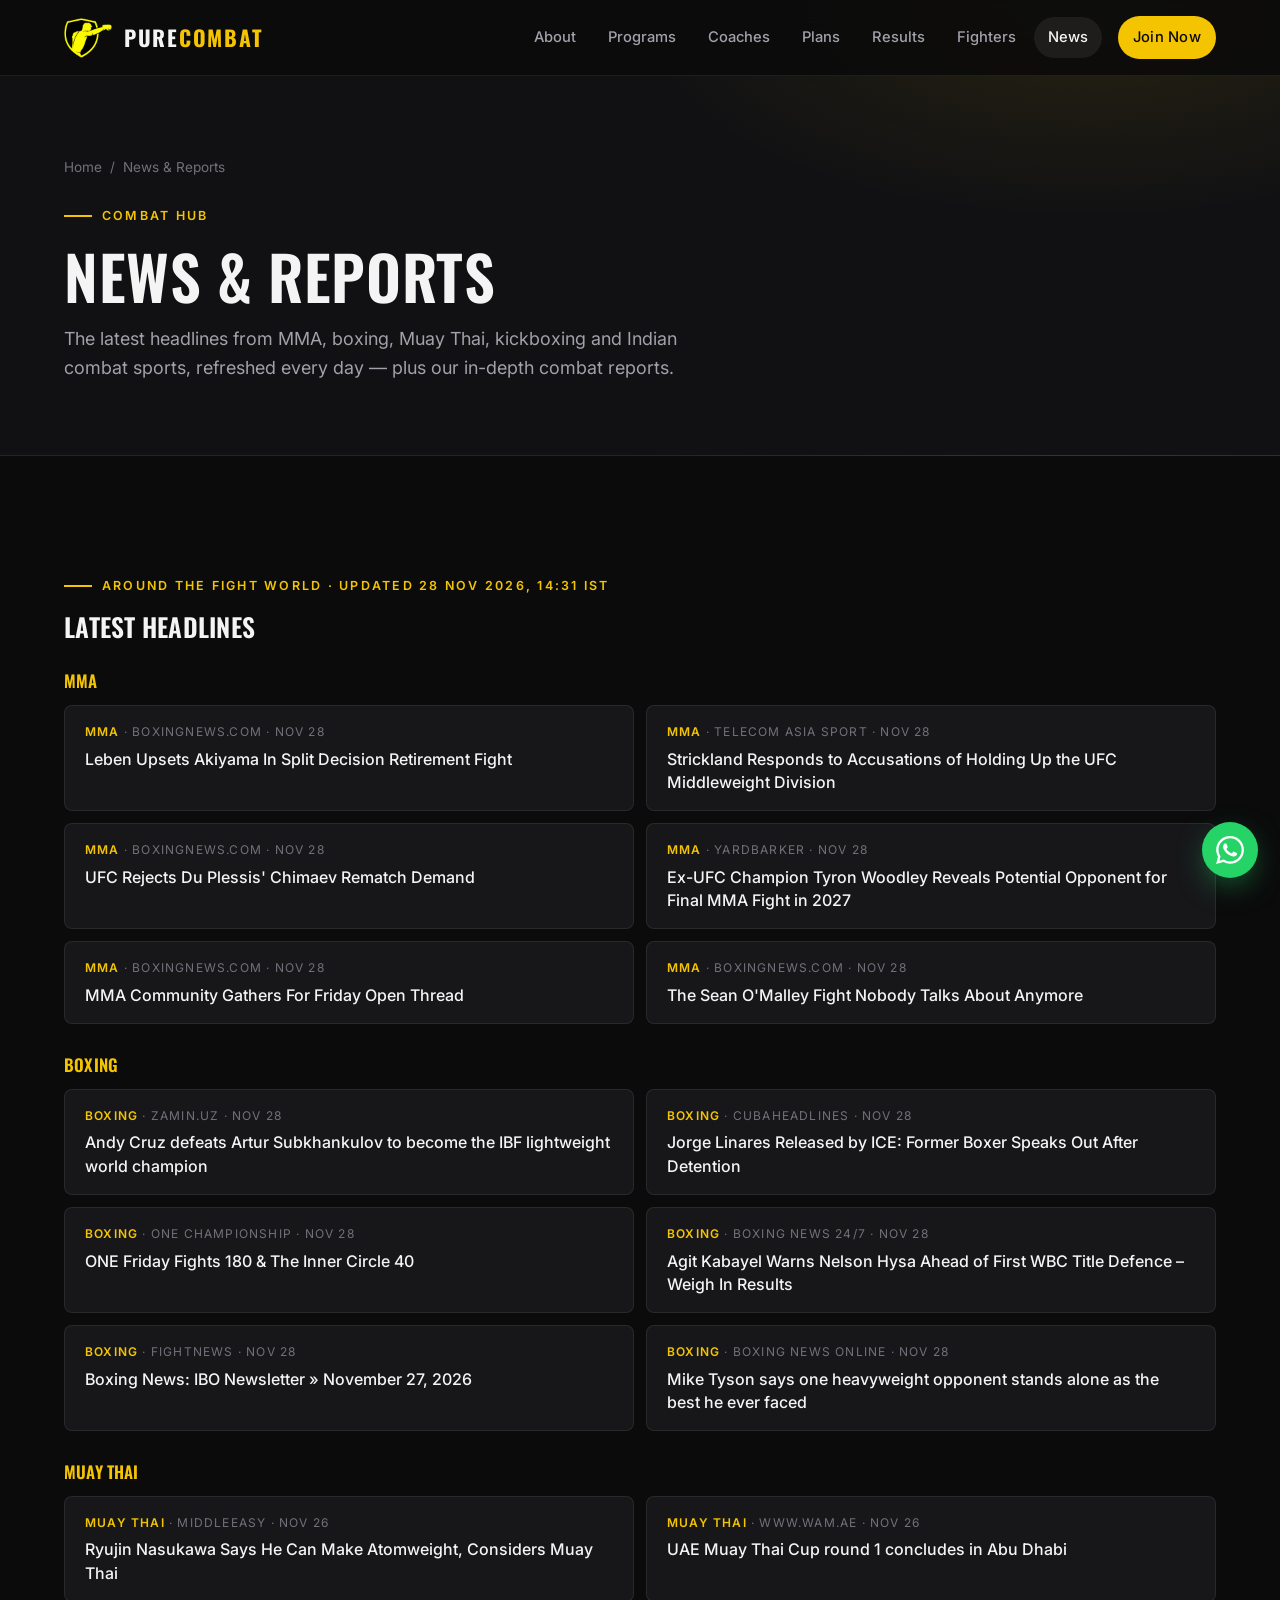
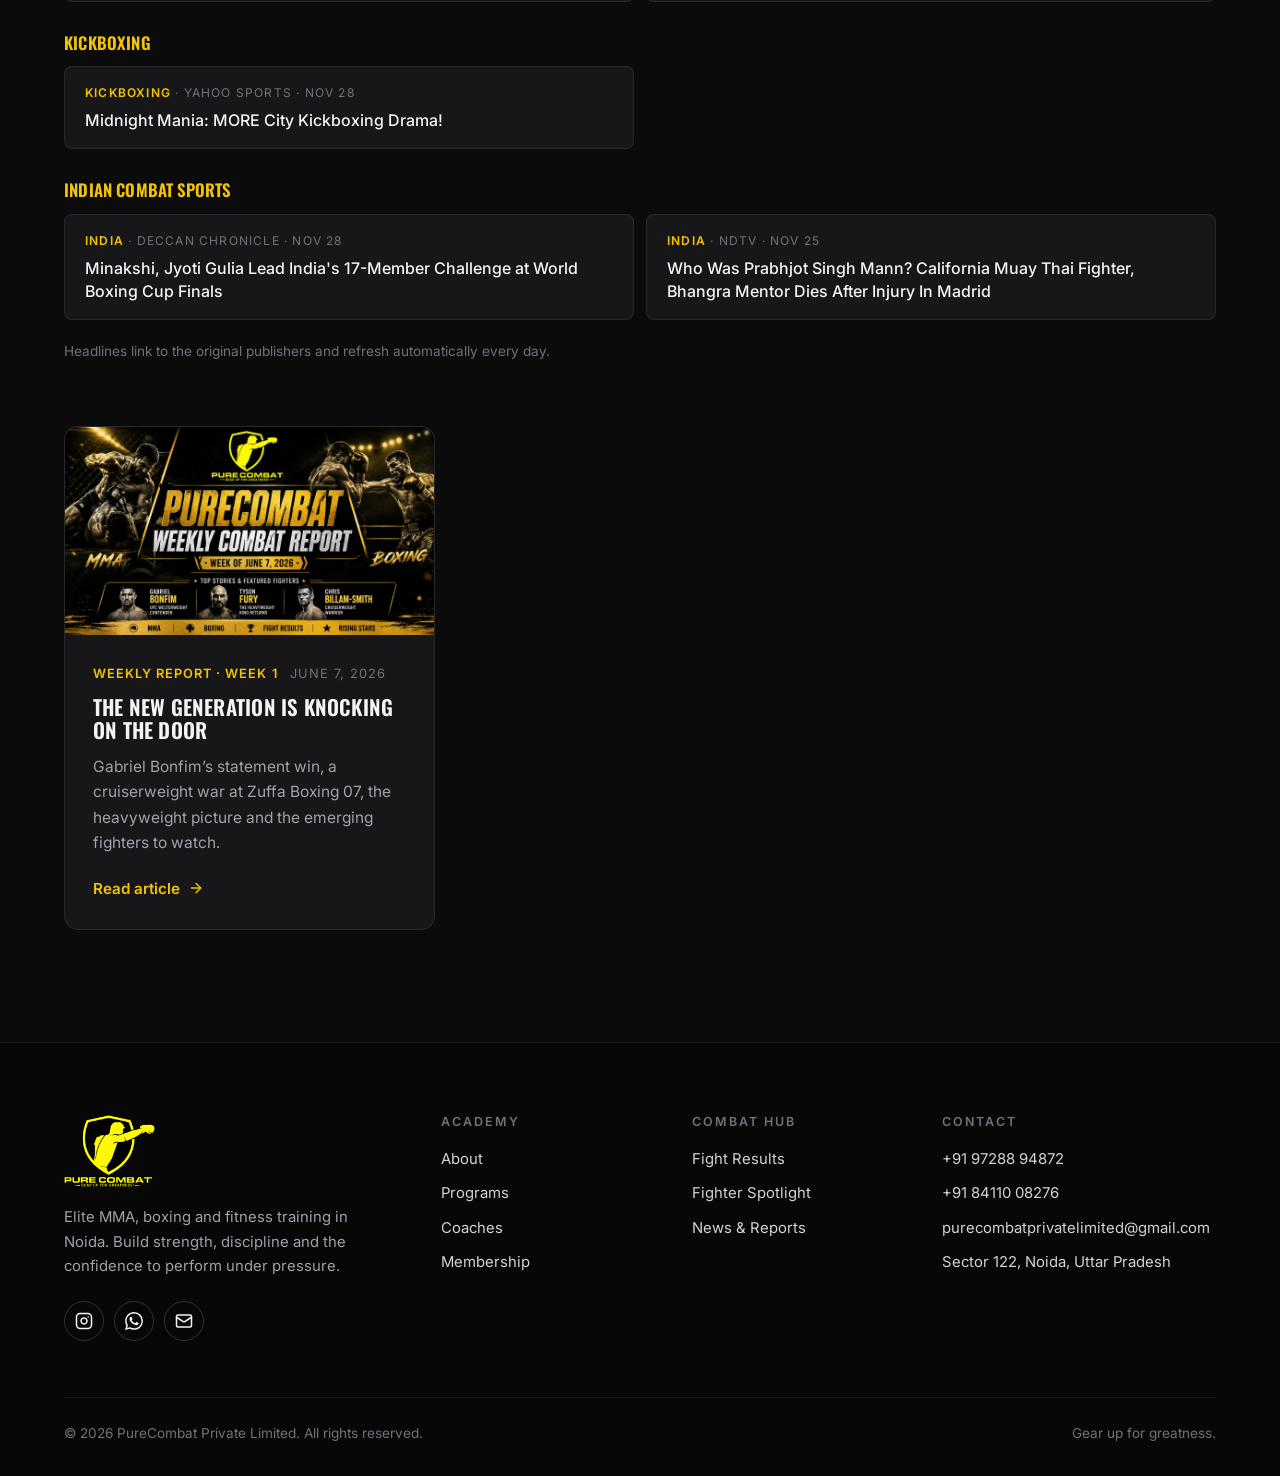
==== commit dcb88ff7: "Combat Hub update 2026-11-28" ====
--- a/blogs.html
+++ b/blogs.html
@@ -60,52 +60,39 @@
     <div class="container">
       <!-- HUB:HEADLINES:START -->
       <div class="headlines reveal">
-        <span class="eyebrow">Around the fight world · Updated 27 Nov 2026, 15:20 IST</span>
+        <span class="eyebrow">Around the fight world · Updated 28 Nov 2026, 14:31 IST</span>
         <h2>Latest headlines</h2>
         <h3>MMA</h3>
         <ul class="headline-list">
-          <li><a href="https://news.google.com/rss/articles/[base64]?oc=5" target="_blank" rel="noopener nofollow"><small><b>MMA</b> · FantasyLabs · Nov 27</small><span>A Beginner’s Guide to UFC DFS</span></a></li>
-          <li><a href="https://news.google.com/rss/articles/CBMijwFBVV95cUxQRkFTVUctTE9BQzA4OThfcndSX01jNWpma2dhbjA1NEFDNV9VYkhnWDI4QWg3Z0dxNzFGaVIyUTNvT2xzbFdIVVRoQXpEUEstMzNGQVVGX1F3VHBkY3c1RzZjbG1tdVJZSzhfQVFjN0VPbkdXd1J4WEJHcTNObm9pc1B1QnJIYzd4aGhKZHkxSQ?oc=5" target="_blank" rel="noopener nofollow"><small><b>MMA</b> · Yahoo Sports · Nov 27</small><span>Sawada Vs. Nikolakakos World Title Fight Postponed, Wajima Vs. Siasarani Elevated To ONE SAMURAI 6 Main Event</span></a></li>
-          <li><a href="https://news.google.com/rss/articles/CBMiU0FVX3lxTE1oVHdydEVyOTI0VjNSclBEZ2treVEzM0I3b0xUMEt2V2Z6UzdYYl9paUpkZ3k3TFlUMUNsRWxZQi1GVkpfRmVBempVaGpFODRvclVN?oc=5" target="_blank" rel="noopener nofollow"><small><b>MMA</b> · شبكة تواصل الإخبارية · Nov 27</small><span>Ex UFC Fighter &#x27;The Korean Zombie&#x27; Breaks Silence on Legendary Coach Eddie Cha&#x27;s Untimely Death</span></a></li>
-          <li><a href="https://news.google.com/rss/articles/CBMigwFBVV95cUxNWGdIWTBtRG52MXloQVNOM29KOGdZYW1CXzlqU1dpUThCa3Etd01RWHcxdkxlejEyc2hzUnB3UGFPdUllQTFLUVAySXdwNXVJam1JMnVmcXY1enV5S3BfVkN0ZzIzSnpIaVBSV2ozM2N5Z0FyVU9mc2x5QV9ocEpDNkoyUQ?oc=5" target="_blank" rel="noopener nofollow"><small><b>MMA</b> · Tempo.co English · Nov 27</small><span>Top 10 Best Russian MMA Fighters of All Time</span></a></li>
-          <li><a href="https://news.google.com/rss/articles/CBMiiAFBVV95cUxOd1I4WFNZbTBaUVZLbzRNWlZjYTZ4YXp6aVl3ZnBFeFBackNRd21qcTNVNmVma0hON3RZZmJTTzRDdHRVNUtvV3JNZDctelcxM2FsMmVDZmp0ODd4Y2J6aEF5ODlhTHhQUGYtWmsxTU9BZGo3aUZKRVVXZXJJSUU2U3BSb3d2eTFN?oc=5" target="_blank" rel="noopener nofollow"><small><b>MMA</b> · MMA Sucka · Nov 27</small><span>Joshua Van Hails Justin Gaethje as Fighter of the Year</span></a></li>
-          <li><a href="https://news.google.com/rss/articles/[base64]?oc=5" target="_blank" rel="noopener nofollow"><small><b>MMA</b> · MMA Sucka · Nov 27</small><span>Dan Hooker Weighs In On Navajo Stirling&#x27;s Championship Dilemma With Teammate Carlos Ulberg</span></a></li>
+          <li><a href="https://news.google.com/rss/articles/CBMifkFVX3lxTFBQQjVkTV9CMVJsRG5BTHN3Y0kwWFVodlFRNVJDWmNrYTdqU2haTVVNaVZfVF9ySGNSeTZkeFEyeGVGVDBHaDkwQ1JoX2lsSVlsUkpVb00yNEczaEZ5bU5HbUV0a2JZVzljeEdoNlFOZDMwN3BWVjVuRU9sVC0yUQ?oc=5" target="_blank" rel="noopener nofollow"><small><b>MMA</b> · boxingnews.com · Nov 28</small><span>Leben Upsets Akiyama In Split Decision Retirement Fight</span></a></li>
+          <li><a href="https://news.google.com/rss/articles/[base64]?oc=5" target="_blank" rel="noopener nofollow"><small><b>MMA</b> · Telecom Asia Sport · Nov 28</small><span>Strickland Responds to Accusations of Holding Up the UFC Middleweight Division</span></a></li>
+          <li><a href="https://news.google.com/rss/articles/CBMidEFVX3lxTE5hYjRXb05SUzhwNFQxajVtN2VVa2lSeDhuVWdNUGM2YXNveXJKWjNzSnRlZm5aWFpVS0tDYk5WSjR0QThQUEw4Z2d4UHV2VXliblFlN3hsdHZONzZRcnNpVUx3SkFneVRxOC1tU19pWHVuZ0h6?oc=5" target="_blank" rel="noopener nofollow"><small><b>MMA</b> · boxingnews.com · Nov 28</small><span>UFC Rejects Du Plessis&#x27; Chimaev Rematch Demand</span></a></li>
+          <li><a href="https://news.google.com/rss/articles/[base64]?oc=5" target="_blank" rel="noopener nofollow"><small><b>MMA</b> · Yardbarker · Nov 28</small><span>Ex-UFC Champion Tyron Woodley Reveals Potential Opponent for Final MMA Fight in 2027</span></a></li>
+          <li><a href="https://news.google.com/rss/articles/CBMibEFVX3lxTE5PeGRsQjN2WG14ZWpjMDBYV1NNVGxhY3Y3dmlBVnBvZ0JjY2lXZ0dVYVRZa3RGaTBfNmZpMmV3OUFoRExpNXFCa2hKWWo5cjZwWTEwRzRmZzRZQ1ljUkQ1OVdHbENBYy1yeno1eg?oc=5" target="_blank" rel="noopener nofollow"><small><b>MMA</b> · boxingnews.com · Nov 28</small><span>MMA Community Gathers For Friday Open Thread</span></a></li>
+          <li><a href="https://news.google.com/rss/articles/CBMijAFBVV95cUxORFpDRndXbkYtLU5FaTFwT3cwMDlPNnhCamNCV19rNXVFcURHYVhTd1FRWTY4UHJWT2dqUk1DcFpKekpLSWI2eVhUQzI5MDFBSHBfQ21LVl9MZXpxMVlvaDdyY3NiV2xRVGNWeWhXVWxNU1E0ZDN5VWRLSFZJRXNNYm9BeldrckNTNUJiUg?oc=5" target="_blank" rel="noopener nofollow"><small><b>MMA</b> · boxingnews.com · Nov 28</small><span>The Sean O&#x27;Malley Fight Nobody Talks About Anymore</span></a></li>
         </ul>
         <h3>Boxing</h3>
         <ul class="headline-list">
-          <li><a href="https://news.google.com/rss/articles/CBMid0FVX3lxTE1iQU5QbjFsdW01dU9mRmNSemFxclNjd2MtUDV4TS1wYzR1M3k5c05GVXZkOWVVVEo5aWJsVlB0REZXVklOYlB0cFB3RUdSNXd3SmxrTUhIZUZub2QxTzZhR1lqMnUtdHFjeTB1WkpUb1JIMEp3b1NV?oc=5" target="_blank" rel="noopener nofollow"><small><b>Boxing</b> · Boxing News Online · Nov 27</small><span>Johnny Nelson says one heavyweight world champion is ‘overhyped’: “I know it sounds bad”</span></a></li>
-          <li><a href="https://news.google.com/rss/articles/[base64]?oc=5" target="_blank" rel="noopener nofollow"><small><b>Boxing</b> · Yahoo Sports · Nov 27</small><span>New opponent confirmed for Imane Khelif comeback fight</span></a></li>
-          <li><a href="https://news.google.com/rss/articles/[base64]?oc=5" target="_blank" rel="noopener nofollow"><small><b>Boxing</b> · British Boxing News · Nov 27</small><span>Boxing Board reviewing Tyson Fury before Joshua fight after documentary clarification</span></a></li>
-          <li><a href="https://news.google.com/rss/articles/[base64]?oc=5" target="_blank" rel="noopener nofollow"><small><b>Boxing</b> · Anadolu Ajansı · Nov 27</small><span>British boxing officials to assess Tyson Fury’s mental health ahead of comeback fight</span></a></li>
-          <li><a href="https://news.google.com/rss/articles/CBMiZ0FVX3lxTE9ISFVDT3RlLS0yaU5BeDhlOEJZQzZJTWhsdFR6QmZZYXVxanBIS2tpbEFwRWV5MkdrVXRFbm90WXlTUng4NkNmbURkU0c4V2Zqd1FVZ2ttU0dWTUYxcElNaXJlMUZ1cDQ?oc=5" target="_blank" rel="noopener nofollow"><small><b>Boxing</b> · Dave.Sport · Nov 27</small><span>Mayweather vs Garcia faces fresh setback over 6 February fight</span></a></li>
-          <li><a href="https://news.google.com/rss/articles/CBMiiAFBVV95cUxObFVfQjJINXZ5QnJSdkRYeURqUWtMd3dTU2wyVHlkdnFVYUhCVV9kSXFMQ2RvbVlFeUYtalR6OXh5LXdWMzNhcjdMenFyRm5MQXc5Q29jRDljODFnQUpjOEtINU45R2xNUy1zVU1nb2xpTzFQQmlnWmhMRUl0ZkpPSXBoNE82UXN2?oc=5" target="_blank" rel="noopener nofollow"><small><b>Boxing</b> · Telecom Asia Sport · Nov 27</small><span>Paro Accuses Haney of Refusing VADA Testing Ahead of Unification Bout</span></a></li>
+          <li><a href="https://news.google.com/rss/articles/[base64]?oc=5" target="_blank" rel="noopener nofollow"><small><b>Boxing</b> · Zamin.uz · Nov 28</small><span>Andy Cruz defeats Artur Subkhankulov to become the IBF lightweight world champion</span></a></li>
+          <li><a href="https://news.google.com/rss/articles/CBMiWEFVX3lxTE82R0IzOWdtWVFFUkNOeXNiS19FalBIV2stdzBRR0ZTR3liVlFES2hBX3U1RFB2OHRVTGpXS0s2ZjNRNmh0ZlFBUnhHVHh3WkVxSWJ3T1FXTHM?oc=5" target="_blank" rel="noopener nofollow"><small><b>Boxing</b> · CubaHeadlines · Nov 28</small><span>Jorge Linares Released by ICE: Former Boxer Speaks Out After Detention</span></a></li>
+          <li><a href="https://news.google.com/rss/articles/CBMiYEFVX3lxTFBhUFpSS0kwaFladERFZGZSd1dfYWpYMUdvQVhPZmRMTlpDREpTYm0wRUxkelRWNkxfMEpYQUJKTnJHNXlXYlJMUDdFTVdmZWNEd2w4d1dsdF9haGIyU29jbQ?oc=5" target="_blank" rel="noopener nofollow"><small><b>Boxing</b> · ONE Championship · Nov 28</small><span>ONE Friday Fights 180 &amp; The Inner Circle 40</span></a></li>
+          <li><a href="https://news.google.com/rss/articles/[base64]?oc=5" target="_blank" rel="noopener nofollow"><small><b>Boxing</b> · Boxing News 24/7 · Nov 28</small><span>Agit Kabayel Warns Nelson Hysa Ahead of First WBC Title Defence – Weigh In Results</span></a></li>
+          <li><a href="https://news.google.com/rss/articles/CBMiWEFVX3lxTFAybEZOV1d0WnpBbjdDV1FDWjZFNHE2NEQ5V2h1NmF2ZTlhd0NvLUF0QkhIZUxzS0VfRDJMd3pyaUZMUDBHcko5S0xZc3hlZkQzNC1DMzdfemQ?oc=5" target="_blank" rel="noopener nofollow"><small><b>Boxing</b> · FightNews · Nov 28</small><span>Boxing News: IBO Newsletter » November 27, 2026</span></a></li>
+          <li><a href="https://news.google.com/rss/articles/CBMie0FVX3lxTE1UajUwb2RGWEtoMzhZSXVqajA2V3dmWlFrN29wSkZFTGJrWHRWc0N6dW92TDJGU29Gall4Q2c1ZWxhOXVISUlpYzNBNFExMkMydXplV1JBa2lDR2R2ZWxTWjRVLTRFYUFHYTZneHNCQlUySUpZTTdPZmpKMA?oc=5" target="_blank" rel="noopener nofollow"><small><b>Boxing</b> · Boxing News Online · Nov 28</small><span>Mike Tyson says one heavyweight opponent stands alone as the best he ever faced</span></a></li>
         </ul>
         <h3>Muay Thai</h3>
         <ul class="headline-list">
-          <li><a href="https://news.google.com/rss/articles/CBMigAFBVV95cUxNaWxZNDQ2YWxFZ3l2VUZxYzdST1pGZWQ0UWhNXzRMWkt5N0FkaWlYLVVnbWhxMm5DYXZ4T3k2TUhPdElkNEM5dFc2VzRWbW5fWHhkRVhZbld2emNuQWdMbmV0TFhadlctUTJ3Nk44ellCYTZLV2JQRTVpY2ZTdzhrLQ?oc=5" target="_blank" rel="noopener nofollow"><small><b>Muay Thai</b> · FightBook MMA · Nov 27</small><span>ONE Friday Fights 180 &amp; Inner Circle 40 Results</span></a></li>
-          <li><a href="https://news.google.com/rss/articles/CBMiiAFBVV95cUxPMV83RURYeTN5bWFvX2luSWdEOVY4Tmt4N0ZRakRNQmNJOWhLeEJBRTlVRTBCYmZuZW1MeW9tRHJySGtGaHRnYVNra0ZHRnYxdWNYVGtxaERJa0dxZG81VHhQS0U5TDdRMTh0TnJiUldFUUtiZnozdWhjd1cxejlLaEdKYnVwYzUt?oc=5" target="_blank" rel="noopener nofollow"><small><b>Muay Thai</b> · 조선일보 · Nov 27</small><span>Five Nations&#x27; Fighters Compete in 2026 K-COMBAT Ulsan Championship</span></a></li>
-          <li><a href="https://news.google.com/rss/articles/CBMibkFVX3lxTE4yN1JuNHdfTlljMGcxbGdMcUZZR01kYjVtVHRteTBYV1ZKMlJJYzR2ZFRGUEt1QzRRT3RIQnF2N0hEZkxCd054TE9uOHdGWkdLb0lmdTU1NlFTR01pMTJ2engtR1J3c3hYbmZHNTRR?oc=5" target="_blank" rel="noopener nofollow"><small><b>Muay Thai</b> · Chiang Rai Times · Nov 27</small><span>Rajadamnern Plans $30M Phuket Muay Thai Arena for 2029</span></a></li>
           <li><a href="https://news.google.com/rss/articles/CBMiigFBVV95cUxNN0hvNWd0aGRhby10M3U4aW1EQTRqMWFiZEtNRnBhTDU5clNjbEg5OXctcDNvaC1veEVMdFAta2c3ZTFVRElkZGxQcmI4SmtPZVVGY3VUVEJTR04tSVNLdXJWci1Ndzh0TGJESk85SmVZVnhLNGtsdjdPREZfNUZ1V2JoXzJmTkFHVlE?oc=5" target="_blank" rel="noopener nofollow"><small><b>Muay Thai</b> · MiddleEasy · Nov 26</small><span>Ryujin Nasukawa Says He Can Make Atomweight, Considers Muay Thai</span></a></li>
-          <li><a href="https://news.google.com/rss/articles/[base64]?oc=5" target="_blank" rel="noopener nofollow"><small><b>Muay Thai</b> · lovin.co · Nov 26</small><span>Thai SELECT Fest Dubai: Food, Culture &amp; Muay Thai - FREE Ent</span></a></li>
           <li><a href="https://news.google.com/rss/articles/CBMiiAFBVV95cUxOd1UxanJYdW5rREdBdmFpWkhrVXVlSFJBZTNvSF9OSUNXeHZrU05NWmoxMW9sNG1fd1dpMUVZZU5lcDc3QUZhZkUtR0dUcnRyVDRQWUZYckR5QWo4cVVNa3NxalRKTFpsYW9XaVFza1F3LXhPUXZhMWVoeDJ2TUN1Wm1LQUx5Q3BG?oc=5" target="_blank" rel="noopener nofollow"><small><b>Muay Thai</b> · www.wam.ae · Nov 26</small><span>UAE Muay Thai Cup round 1 concludes in Abu Dhabi</span></a></li>
         </ul>
         <h3>Kickboxing</h3>
         <ul class="headline-list">
-          <li><a href="https://news.google.com/rss/articles/[base64]?oc=5" target="_blank" rel="noopener nofollow"><small><b>Kickboxing</b> · Belfast Telegraph · Nov 27</small><span>City should be so proud of kickboxing gym that gave us ‘Belfast Samurai’ Jay Snoddon, our new European champ</span></a></li>
-          <li><a href="https://news.google.com/rss/articles/[base64]?oc=5" target="_blank" rel="noopener nofollow"><small><b>Kickboxing</b> · The Body Lock · Nov 27</small><span>City Kickboxing Coach Rules Out Ulberg vs. Stirling UFC Title Fight</span></a></li>
-          <li><a href="https://news.google.com/rss/articles/CBMiggFBVV95cUxON0dRVkhhSi1LSzBxWThhN28yTkp2eVJEeUM5S2NiRGxHRnZNWnVYVk5rYXVIMzRGNEdIcEtUWGE4eHJyRjE4WWR4MGNXelAwa0loN0stT3A1NmFORXlLajNxVXBrMnRacGI3MlR0aU5kQW9iTXdmZkdHcFFwOWM4YkpB?oc=5" target="_blank" rel="noopener nofollow"><small><b>Kickboxing</b> · Heavy.com · Nov 26</small><span>Brendan Schaub Tells Navajo Stirling to Leave City Kickboxing</span></a></li>
-          <li><a href="https://news.google.com/rss/articles/CBMibEFVX3lxTFAxRml2WWRfQXl1blN0ODhUbC1lQVZ6b0JXQVlBR1RyU3BJcmhKY3VfdlMzN1YwTk15d0pwRGowaWRkekowNnZyN3JVZ3lycjJKdUVKNWFCLXNSUy1tSE0wVVQyVG5PTG9sR3RUOQ?oc=5" target="_blank" rel="noopener nofollow"><small><b>Kickboxing</b> · boxingnews.com · Nov 26</small><span>Hooker Tells City Kickboxing To Keep Drama Private</span></a></li>
-          <li><a href="https://news.google.com/rss/articles/[base64]?oc=5" target="_blank" rel="noopener nofollow"><small><b>Kickboxing</b> · DAZN · Nov 26</small><span>GLORY star names his Mount Rushmore of kickboxing with Buakaw and Giorgio Petrosyan</span></a></li>
-          <li><a href="https://news.google.com/rss/articles/CBMifEFVX3lxTE5DSmNUSjNUdWJzVWNLSzRZX0Q1S1ZkSGJpWEUydnRMNGZOX0ppdDI1X3U0QURpYXFPNE1XS2oyNWNQOFBfcjkwbVhuRXMzNno0R3FXVlhrSTZoNGZLbG9Xd25iWnhQMnZBWjVZVFpxTnFkWlZKT2lKR3duM3Q?oc=5" target="_blank" rel="noopener nofollow"><small><b>Kickboxing</b> · NY Fights · Nov 26</small><span>Israel Adesanya Reveals Unity MMA Setup, Opens Up About Difficult Split With City Kickboxing After 16 Years</span></a></li>
+          <li><a href="https://news.google.com/rss/articles/[base64]?oc=5" target="_blank" rel="noopener nofollow"><small><b>Kickboxing</b> · Yahoo Sports · Nov 28</small><span>Midnight Mania: MORE City Kickboxing Drama!</span></a></li>
         </ul>
         <h3>Indian combat sports</h3>
         <ul class="headline-list">
-          <li><a href="https://news.google.com/rss/articles/[base64]?oc=5" target="_blank" rel="noopener nofollow"><small><b>India</b> · FBC News · Nov 27</small><span>Indian boxer Kumar eager to impress in Fiji debut</span></a></li>
-          <li><a href="https://news.google.com/rss/articles/[base64]?oc=5" target="_blank" rel="noopener nofollow"><small><b>India</b> · Revsportz · Nov 27</small><span>Even Stevens After Boxing Bout on Day 1, Akash Deep Shines for India</span></a></li>
-          <li><a href="https://news.google.com/rss/articles/[base64]?oc=5" target="_blank" rel="noopener nofollow"><small><b>India</b> · DD News · Nov 26</small><span>CWG 2026: India’s Jadumani Singh Enters Men’s 55kg Boxing Quarterfinals with 5-0 Win Over Pakistan’s Rehman</span></a></li>
-          <li><a href="https://news.google.com/rss/articles/[base64]?oc=5" target="_blank" rel="noopener nofollow"><small><b>India</b> · Sportscape Magazine · Nov 26</small><span>India&#x27;s 17-Boxer Squad Named For World Boxing Cup Finals 2026</span></a></li>
-          <li><a href="https://news.google.com/rss/articles/[base64]?oc=5" target="_blank" rel="noopener nofollow"><small><b>India</b> · DD News · Nov 26</small><span>Lovlina Borgohain Clinches Gold in Women’s 75kg Boxing at Asian Games</span></a></li>
-          <li><a href="https://news.google.com/rss/articles/[base64]?oc=5" target="_blank" rel="noopener nofollow"><small><b>India</b> · MMA Sucka · Nov 25</small><span>Can the UFC Replicate WWE&#x27;s Massive Success in the Indian Market?</span></a></li>
+          <li><a href="https://news.google.com/rss/articles/[base64]?oc=5" target="_blank" rel="noopener nofollow"><small><b>India</b> · Deccan Chronicle · Nov 28</small><span>Minakshi, Jyoti Gulia Lead India&#x27;s 17-Member Challenge at World Boxing Cup Finals</span></a></li>
+          <li><a href="https://news.google.com/rss/articles/[base64]?oc=5" target="_blank" rel="noopener nofollow"><small><b>India</b> · NDTV · Nov 25</small><span>Who Was Prabhjot Singh Mann? California Muay Thai Fighter, Bhangra Mentor Dies After Injury In Madrid</span></a></li>
         </ul>
         <p class="headlines-note">Headlines link to the original publishers and refresh automatically every day.</p>
       </div>
